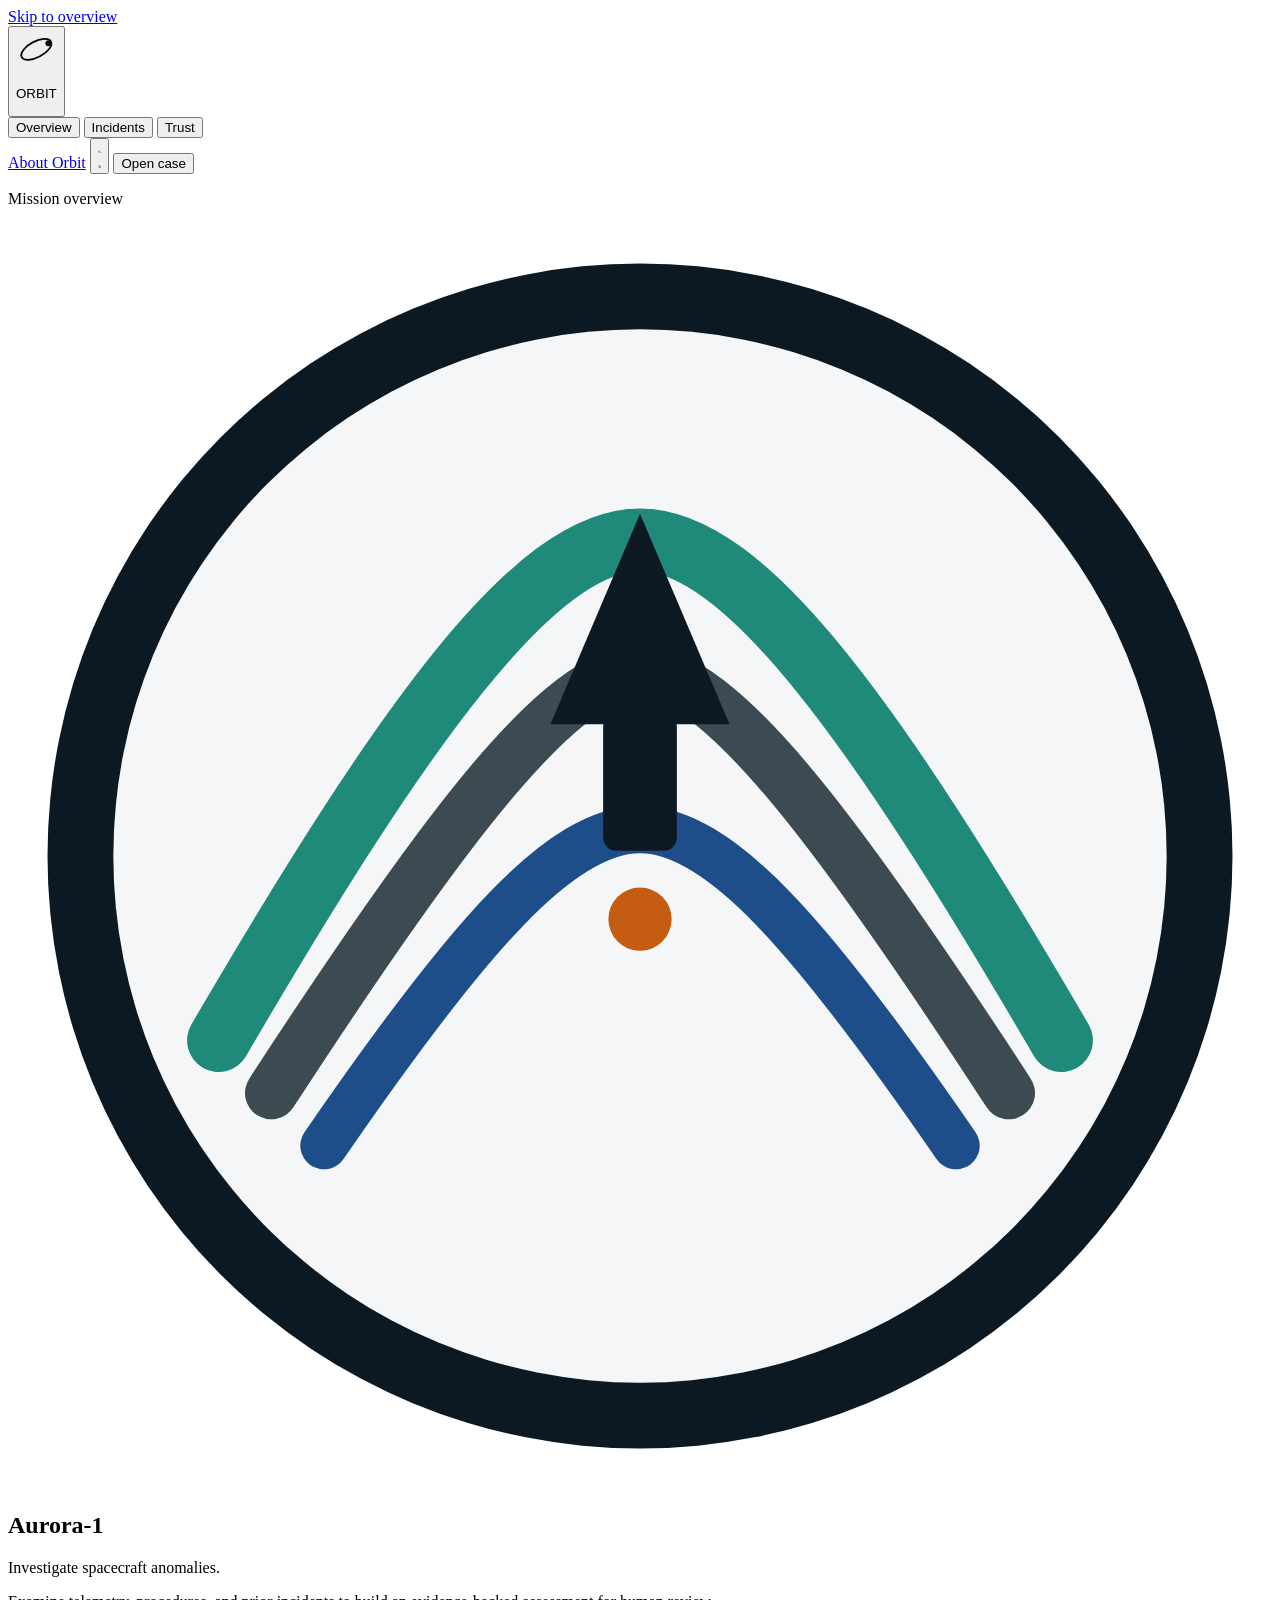
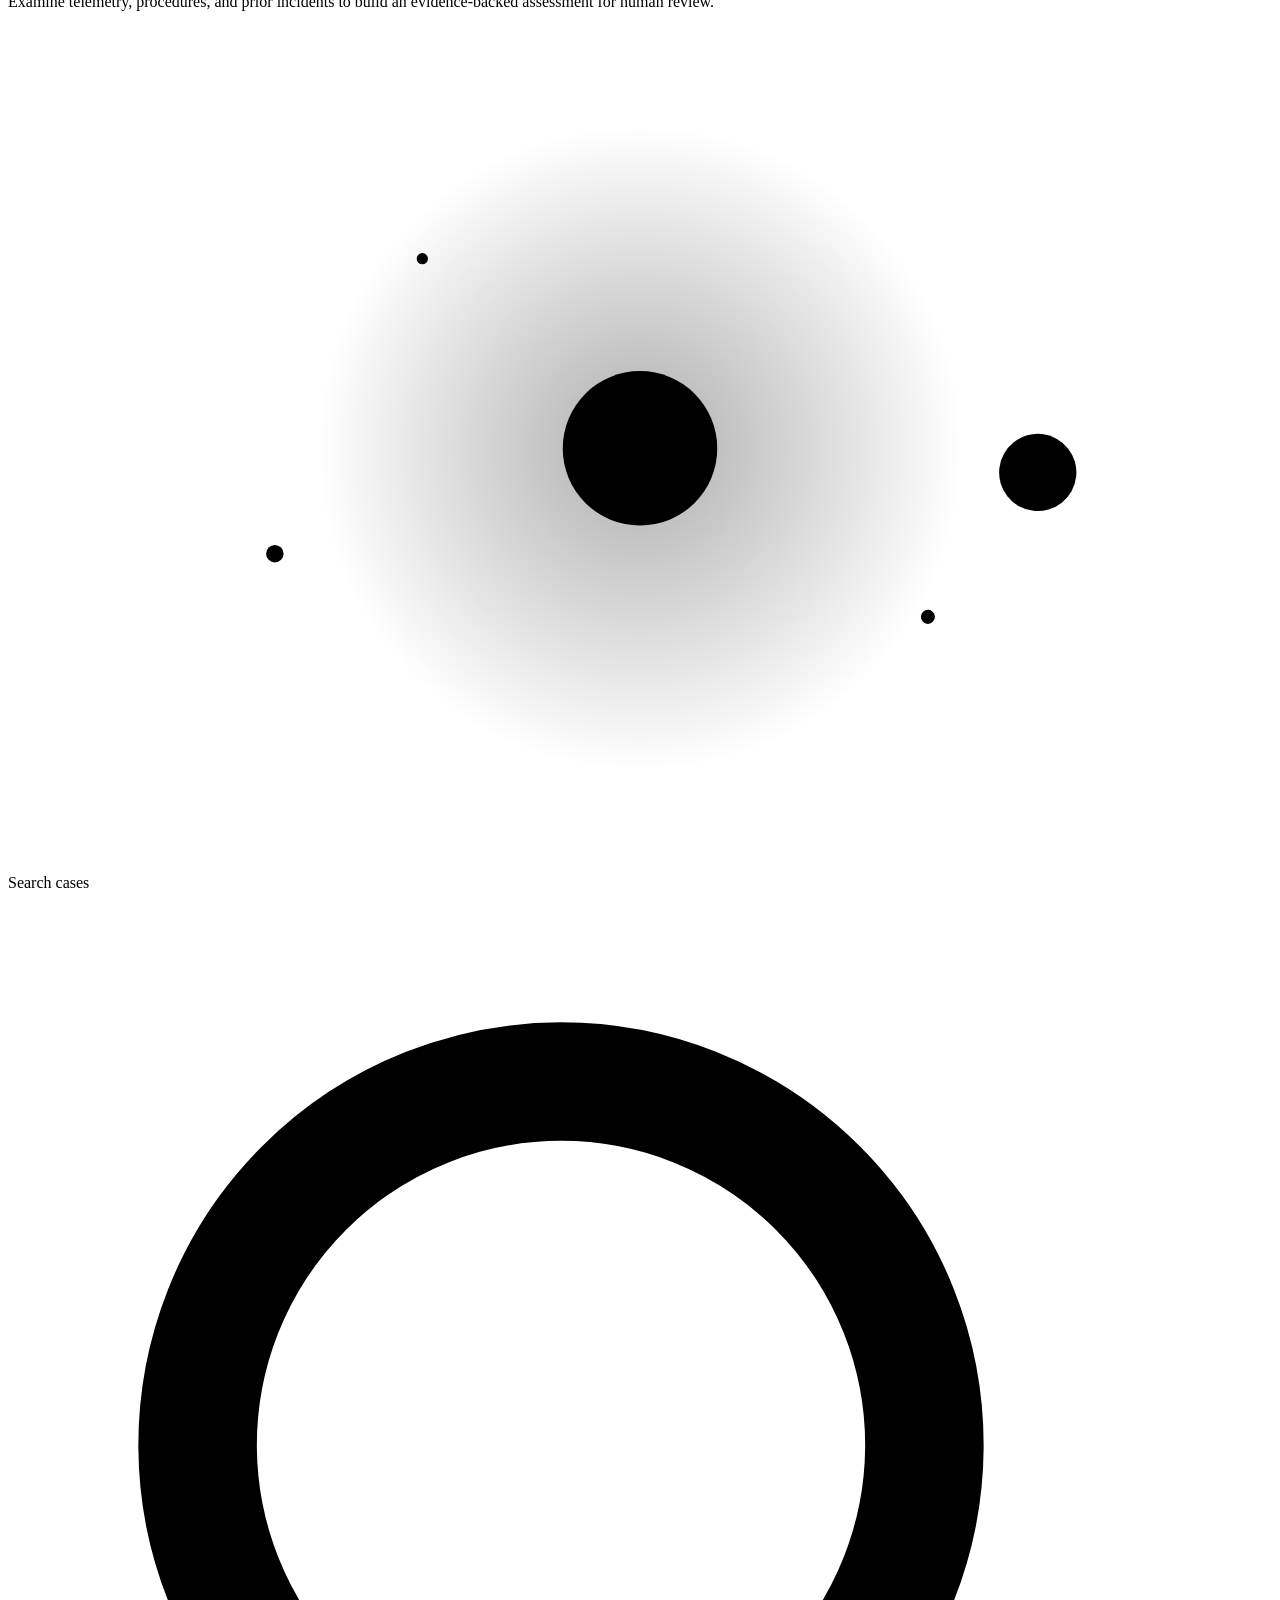
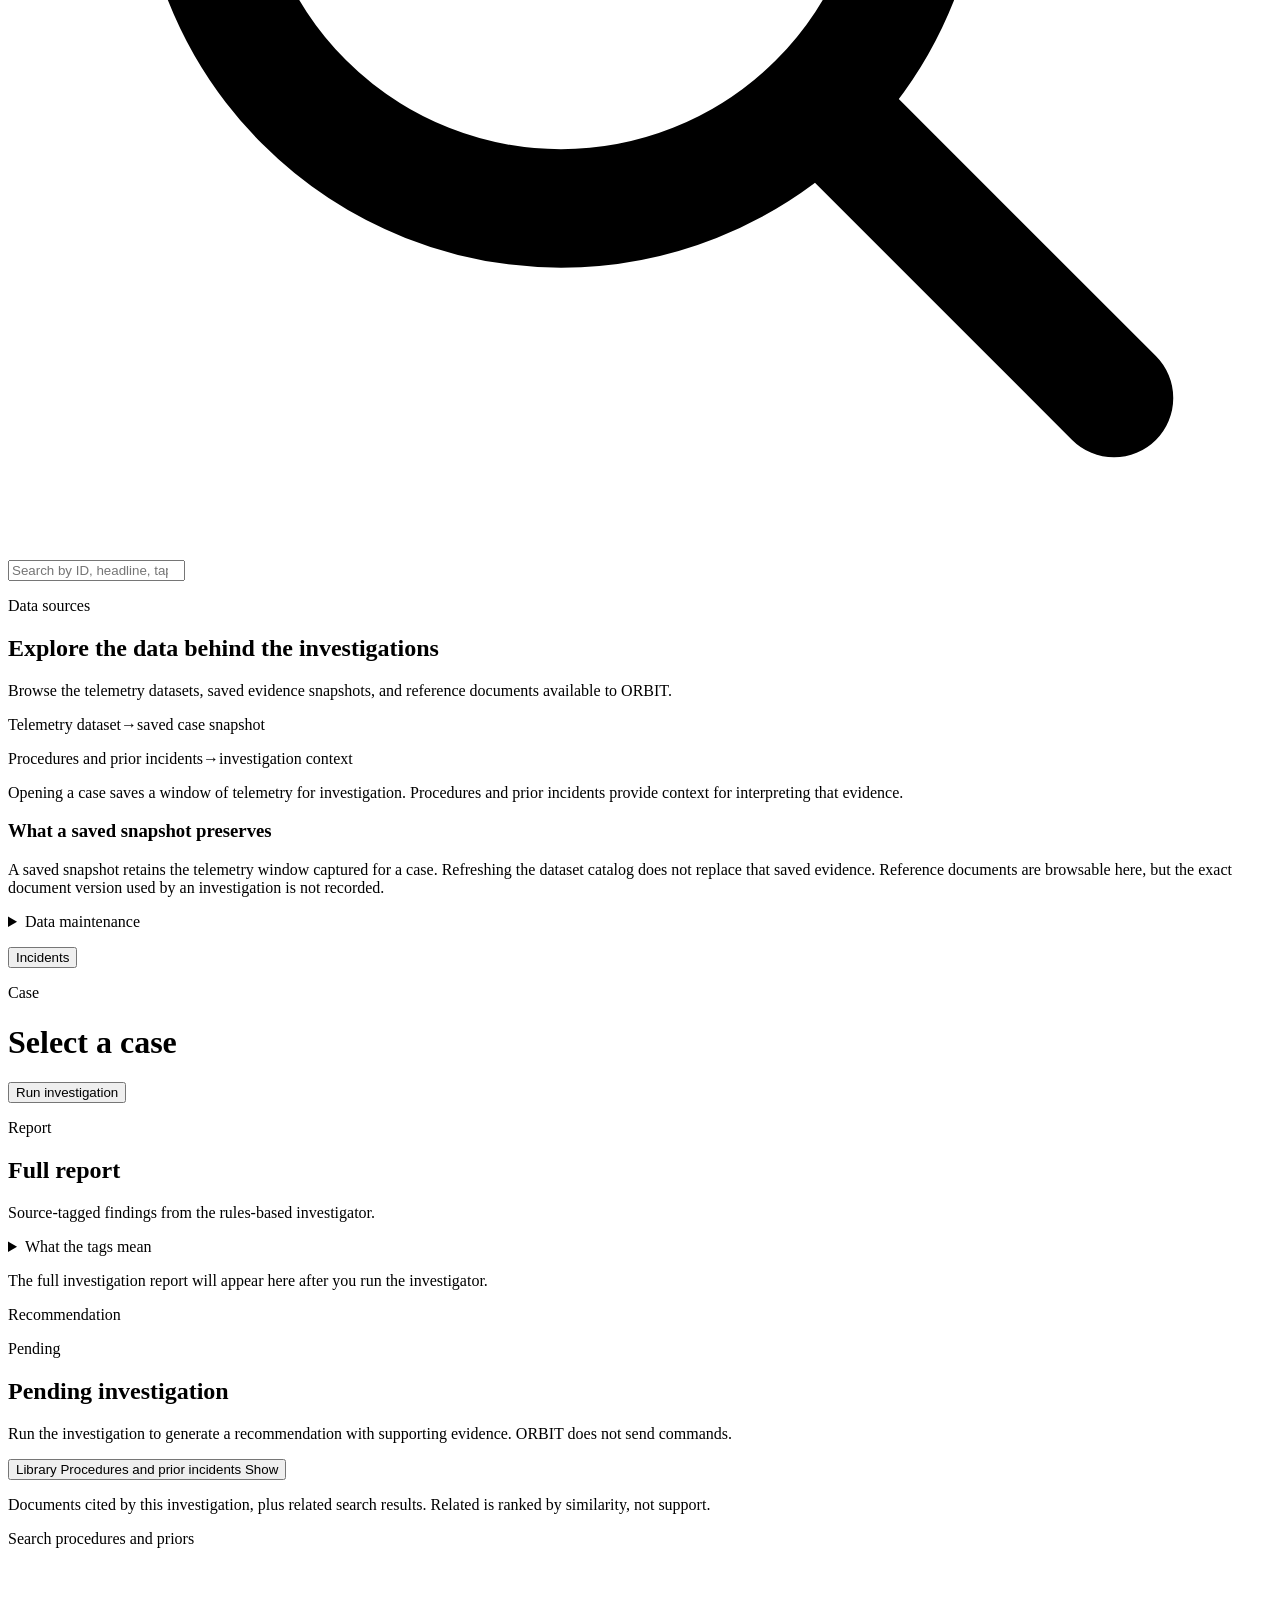
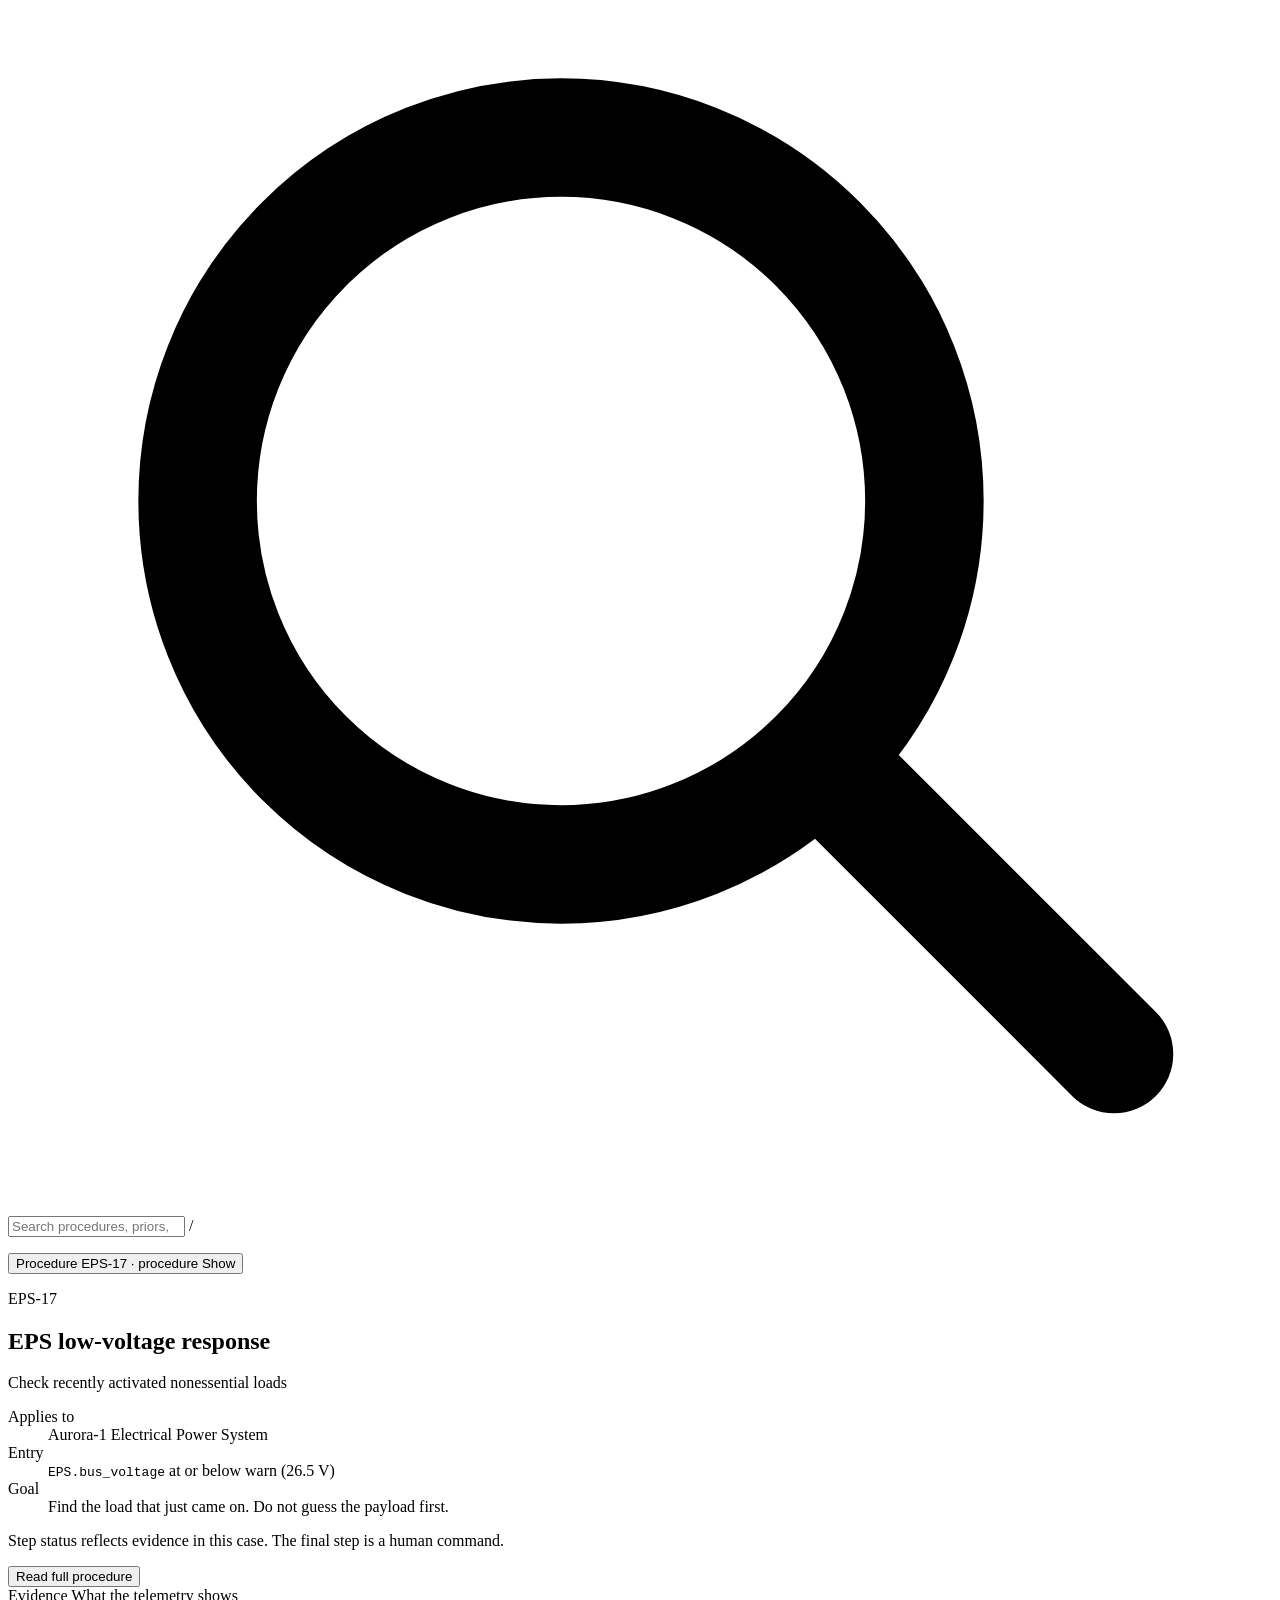
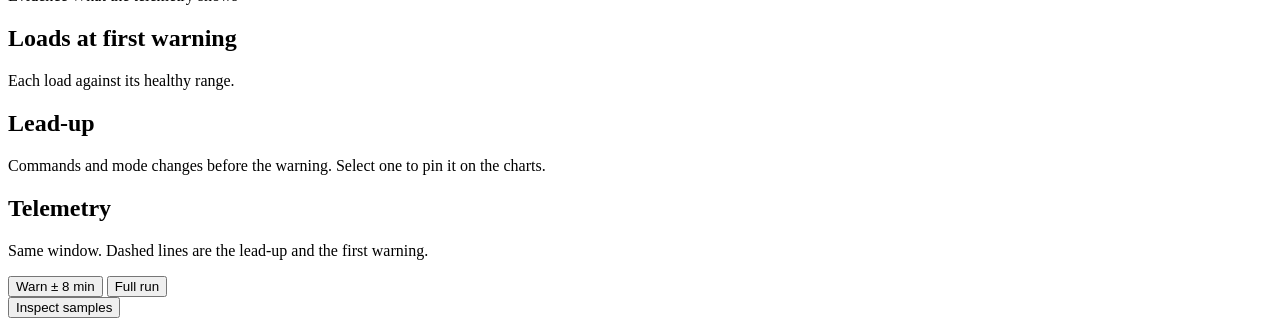
==== ui/index.html @ 3ca1107a "Restyle the open-case dialog and case sections, and quiet the report timeline. Co-authored-by: Curso" ====
<!DOCTYPE html>
<html lang="en">
  <head>
    <meta charset="utf-8" />
    <meta name="viewport" content="width=device-width, initial-scale=1, viewport-fit=cover" />
    <title>ORBIT — Aurora-1</title>
    <link rel="preconnect" href="https://fonts.googleapis.com" />
    <link rel="preconnect" href="https://fonts.gstatic.com" crossorigin />
    <link
      href="https://fonts.googleapis.com/css2?family=IBM+Plex+Mono:wght@400;500;600&family=IBM+Plex+Sans:ital,wght@0,400;0,500;0,600;1,400;1,500&display=swap"
      rel="stylesheet"
    />
    <link rel="stylesheet" href="/static/styles.css?v=pin76" />
    <link rel="stylesheet" href="/static/case.css?v=pin87" />
    <link rel="stylesheet" href="/static/pages.css?v=pin86" />
  </head>
  <body class="view-home">
    <a class="skip" href="#home" id="skip">Skip to overview</a>
    <div class="sr-only" id="investigation-live" aria-live="polite" aria-atomic="true"></div>

    <header class="appbar">
      <button type="button" class="brand" id="go-home-brand" aria-label="ORBIT overview">
        <svg class="logo-orbit" viewBox="0 0 32 32" aria-hidden="true">
          <ellipse cx="16" cy="16" rx="13" ry="6.2" fill="none" stroke="currentColor" stroke-width="1.4" transform="rotate(-28 16 16)" />
          <circle cx="25.4" cy="11.2" r="2.3" fill="currentColor" />
        </svg>
        <p class="wordmark">ORBIT</p>
      </button>
      <nav class="app-nav" aria-label="Sections">
        <button type="button" class="app-tab is-on" id="tab-home">Overview</button>
        <button type="button" class="app-tab" id="tab-incidents">Incidents<span class="n" id="tab-incidents-n"></span></button>
        <button type="button" class="app-tab" id="tab-trust">Trust</button>
      </nav>
      <div class="appbar-actions">
        <a class="btn-bar" href="/about">About Orbit</a>
        <button type="button" class="icon-btn theme-btn" id="theme-toggle" aria-label="Switch colour theme" title="Switch colour theme">
          <svg class="i-moon" viewBox="0 0 16 16" aria-hidden="true">
            <path d="M13.2 9.6A5.6 5.6 0 0 1 6.4 2.8a5.6 5.6 0 1 0 6.8 6.8z" fill="none" stroke="currentColor" stroke-width="1.3" stroke-linejoin="round" />
          </svg>
          <svg class="i-sun" viewBox="0 0 16 16" aria-hidden="true">
            <circle cx="8" cy="8" r="3.1" fill="none" stroke="currentColor" stroke-width="1.3" />
            <path d="M8 1v1.6M8 13.4V15M1 8h1.6M13.4 8H15M3.1 3.1l1.1 1.1M11.8 11.8l1.1 1.1M12.9 3.1l-1.1 1.1M4.2 11.8l-1.1 1.1" stroke="currentColor" stroke-width="1.3" stroke-linecap="round" />
          </svg>
        </button>
        <button type="button" class="btn-bar" id="new-incident-btn">Open case</button>
      </div>
    </header>

    <div class="app">
      <main class="stage" id="stage">
        <section class="home" id="home">
          <p class="home-board-lede" id="home-lede" hidden></p>
          <header class="home-craft" id="home-craft">
            <div class="home-craft-copy">
              <p class="home-craft-eyebrow"><span class="live-dot" aria-hidden="true"></span>Mission overview</p>
              <div class="home-bar-id">
                <svg class="logo-aurora home-bar-logo" viewBox="0 0 48 48" aria-hidden="true">
                  <circle cx="24" cy="24" r="22.5" fill="#0c1922" />
                  <circle cx="24" cy="24" r="20" fill="#f4f6f7" />
                  <path d="M8 31c7-12 12-19 16-19s9 7 16 19" fill="none" stroke="#1f8a7a" stroke-width="2.4" stroke-linecap="round" />
                  <path d="M10 33c6.5-10 11-16 14-16s7.5 6 14 16" fill="none" stroke="#3d4a52" stroke-width="2" stroke-linecap="round" />
                  <path d="M12 35c5.5-8 9-12 12-12s6.5 4 12 12" fill="none" stroke="#1d4e89" stroke-width="1.8" stroke-linecap="round" />
                  <path d="M24 11l3.4 8H20.6L24 11z" fill="#0c1922" />
                  <rect x="22.6" y="18.6" width="2.8" height="5.2" rx="0.5" fill="#0c1922" />
                  <circle cx="24" cy="26.4" r="1.2" fill="#c45c12" />
                </svg>
                <div class="home-craft-title-block">
                  <div class="home-craft-title-row">
                    <h1 class="home-bar-name">Aurora-1</h1>
                  </div>
                </div>
              </div>
              <p class="home-craft-purpose">Investigate spacecraft anomalies.</p>
              <p class="home-craft-desc">
                Examine telemetry, procedures, and prior incidents to build an evidence-backed assessment for human review.
              </p>
            </div>
            <div class="home-craft-visual" aria-hidden="true">
              <svg class="home-orbit" viewBox="0 0 360 240" focusable="false">
                <defs>
                  <radialGradient id="home-orbit-core" cx="50%" cy="50%" r="50%">
                    <stop offset="0%" style="stop-color: var(--signal); stop-opacity: 0.32" />
                    <stop offset="100%" style="stop-color: var(--signal); stop-opacity: 0" />
                  </radialGradient>
                </defs>
                <circle cx="180" cy="120" r="92" fill="url(#home-orbit-core)" />
                <g fill="none" stroke-width="1">
                  <ellipse class="ring ring-1" cx="180" cy="120" rx="150" ry="54" transform="rotate(-16 180 120)" />
                  <ellipse class="ring ring-2" cx="180" cy="120" rx="112" ry="40" transform="rotate(-16 180 120)" />
                  <ellipse class="ring ring-3" cx="180" cy="120" rx="74" ry="26" transform="rotate(-16 180 120)" />
                </g>
                <circle class="planet" cx="180" cy="120" r="22" />
                <g transform="rotate(-16 180 120)">
                  <g class="sat-orbit">
                    <circle class="sat-halo" r="11" />
                    <circle class="sat" r="5" />
                    <animateMotion dur="22s" repeatCount="indefinite" path="M330,120 a150,54 0 1,1 -300,0 a150,54 0 1,1 300,0" />
                  </g>
                </g>
                <circle class="blip blip-1" cx="76" cy="150" r="2.5" />
                <circle class="blip blip-2" cx="262" cy="168" r="2" />
                <circle class="blip blip-3" cx="118" cy="66" r="1.6" />
              </svg>
            </div>
          </header>
          <section class="home-start" id="home-start" hidden></section>
          <section class="home-desk" id="home-desk" aria-label="Incident queue"></section>
          <section class="home-proof" id="home-proof" aria-label="Evaluation summary" hidden></section>
        </section>

        <section class="incidents-desk" id="incidents-desk">
          <header class="inc-head" id="inc-head"></header>
          <div class="inc-board">
            <div class="inc-toolbar">
              <form class="inc-search" id="inc-search-form">
                <label class="sr-only" for="inc-q">Search cases</label>
                <svg class="inc-ico" viewBox="0 0 16 16" aria-hidden="true">
                  <circle cx="7" cy="7" r="4.6" fill="none" stroke="currentColor" stroke-width="1.5" />
                  <path d="M10.4 10.4 14 14" stroke="currentColor" stroke-width="1.5" stroke-linecap="round" />
                </svg>
                <input id="inc-q" name="q" type="search" placeholder="Search by ID, headline, tape, alarm…" autocomplete="off" />
                <button type="button" class="inc-clear" id="inc-clear" aria-label="Clear search" hidden>×</button>
              </form>
              <div class="inc-filters" id="inc-filters" aria-label="Case filters"></div>
              <p class="inc-meta" id="inc-meta"></p>
            </div>
            <div class="inc-panel">
              <div class="inc-list" id="inc-list"></div>
            </div>
          </div>
        </section>

        <section class="trust-desk" id="trust-desk" aria-label="Trust and data sources">
          <header class="trust-head" id="trust-head"></header>
          <section class="trust-score-panel" id="trust-score-panel" aria-label="Eval">
            <div id="trust-scorecard-slot"></div>
          </section>
          <section class="trust-release-case-panel" id="trust-release-case-panel" hidden aria-label="Eval flight">
            <div id="trust-release-case-slot"></div>
          </section>
          <section class="trust-panel trust-sources-panel source-explorer-panel" id="trust-sources-panel" aria-labelledby="trust-sources-title">
            <header class="trust-panel-head">
              <div>
                <p class="panel-kicker">Data sources</p>
                <h2 id="trust-sources-title">Explore the data behind the investigations</h2>
                <p class="trust-panel-lede">
                  Browse the telemetry datasets, saved evidence snapshots, and reference documents available to ORBIT.
                </p>
              </div>
            </header>
            <div class="source-rel" aria-label="How sources relate">
              <p class="source-rel-line"><span class="source-rel-from">Telemetry dataset</span><span class="source-rel-arrow" aria-hidden="true">→</span><span class="source-rel-to">saved case snapshot</span></p>
              <p class="source-rel-line"><span class="source-rel-from is-doc">Procedures and prior incidents</span><span class="source-rel-arrow" aria-hidden="true">→</span><span class="source-rel-to is-doc">investigation context</span></p>
              <p class="source-rel-note">
                Opening a case saves a window of telemetry for investigation. Procedures and prior incidents provide context for interpreting that evidence.
              </p>
            </div>
            <div class="source-explorer" id="source-explorer" aria-live="polite"></div>
            <aside class="source-preserve" aria-labelledby="source-preserve-title">
              <h3 id="source-preserve-title">What a saved snapshot preserves</h3>
              <p>
                A saved snapshot retains the telemetry window captured for a case. Refreshing the dataset catalog does not replace that saved evidence.
                Reference documents are browsable here, but the exact document version used by an investigation is not recorded.
              </p>
            </aside>
            <details class="source-maint" id="source-maint">
              <summary>Data maintenance</summary>
              <p class="source-maint-lede">
                Manual catalog and index actions. They do not rewrite sealed snapshots, case reports, or recorded assessments.
              </p>
              <div class="source-maint-grid" id="source-maint-actions"></div>
              <p class="source-maint-status" id="source-maint-status" hidden></p>
              <div class="source-maint-activity" id="source-maint-activity" hidden>
                <p class="source-maint-activity-kicker">Recent activity</p>
                <ul class="source-maint-activity-list" id="source-maint-activity-list"></ul>
              </div>
            </details>
          </section>
        </section>

        <div class="case-desk" id="case-desk">
          <p class="case-back">
            <button type="button" class="text-btn" id="back-incidents">Incidents</button>
          </p>

          <header class="case-head" id="alarm">
            <div class="case-head-top">
              <div class="case-head-main">
                <div class="kicker-row">
                  <p class="eyebrow" id="alarm-kicker">Case</p>
                  <span class="chip" id="status-chip" hidden></span>
                </div>
                <div class="case-head-title-row">
                  <h1 id="alarm-title">Select a case</h1>
                </div>
              </div>
              <div class="investigation-actions">
                <button type="button" class="btn btn-report" id="assemble">Run investigation</button>
                <button type="button" class="btn btn-ghost" id="rerun-investigation" hidden>Re-run investigation</button>
              </div>
            </div>
            <p class="lede" id="alarm-lede"></p>
            <dl class="case-facts" id="case-meta"></dl>
            <p class="case-filed" id="case-filed" hidden>
              <span id="case-filed-copy">In the library. Command not sent.</span>
              <button type="button" class="text-btn" id="open-closeout-case">Read close-out</button>
            </p>
            <p class="case-next" id="case-next" hidden></p>
          </header>

          <div class="case-panels">
              <section class="panel panel-findings investigation-hero" id="investigation">
                <div class="report-head">
                  <div>
                    <p class="panel-kicker">Report</p>
                    <h2 id="investigation-heading">Full report</h2>
                    <p class="hint" id="investigation-hint">Source-tagged findings from the rules-based investigator.</p>
                    <p class="investigation-support" id="investigation-support" hidden></p>
                    <p class="investigation-teaser" id="investigation-teaser" hidden></p>
                  </div>
                  <details class="prov-ref" id="prov-ref">
                    <summary class="prov-ref-summary">
                      <span class="prov-ref-label">What the tags mean</span>
                    </summary>
                    <ul class="prov-ref-defs" aria-label="Source tag meanings">
                      <li><span class="tag tag-observed">OBSERVED</span><span>Recorded in the case telemetry or command log</span></li>
                      <li><span class="tag tag-derived">DERIVED</span><span>Calculated from recorded measurements</span></li>
                      <li><span class="tag tag-documented">DOCUMENTED</span><span>Backed by a cited procedure or prior incident</span></li>
                      <li><span class="tag tag-hypothesis">HYPOTHESIS</span><span>A proposed explanation, still open</span></li>
                    </ul>
                  </details>
                </div>
                <div class="findings" id="findings-body">
                  <div class="investigation-empty">
                    <p>The full investigation report will appear here after you run the investigator.</p>
                  </div>
                </div>
              </section>

              <section class="panel panel-decide" id="action">
                <div id="decide-open">
                  <header class="decide-verdict">
                    <div class="decide-verdict-top">
                      <p class="panel-kicker">Recommendation</p>
                      <span class="decide-state" id="decide-status-line">Pending</span>
                    </div>
                    <h2 id="decide-title">Pending investigation</h2>
                    <p class="lede" id="decide-sub">Run the investigation to generate a recommendation with supporting evidence. ORBIT does not send commands.</p>
                    <p class="action-status" id="decide-meta"></p>
                    <div class="decide-hypothesis" id="decide-hypothesis" hidden></div>
                  </header>
                  <div class="result-summary" id="result-summary" hidden></div>
                  <section class="decide-review" id="decide-review" hidden>
                    <div class="decide-feedback" id="decide-feedback-root" hidden></div>
                    <div class="form-actions action-row">
                      <button type="button" class="btn" id="file-incident" hidden>Record assessment</button>
                    </div>
                  </section>
                  <p class="case-demo-next" id="case-demo-next" hidden></p>
                </div>
                <div id="decide-filed" hidden>
                  <p class="panel-kicker">Assessment recorded</p>
                  <p class="stamp">Recorded · not sent</p>
                  <h2 id="filed-action-title">Inhibit Heater B</h2>
                  <p class="lede" id="filed-action-sub">Saved with this case. ORBIT did not uplink a command. Recording does not confirm that the physical anomaly is resolved.</p>
                  <p class="fb-badge" id="filed-feedback-badge" hidden></p>
                  <blockquote class="operator-note" id="operator-note" hidden></blockquote>
                  <button type="button" class="text-btn" id="open-closeout">Read full close-out</button>
                </div>
              </section>

              

              <section class="panel evidence-bundle knowledge-bundle is-collapsed" id="knowledge">
                <button type="button" class="evidence-toggle" id="knowledge-toggle" aria-expanded="false" aria-controls="knowledge-panels">
                  <span class="evidence-toggle-main">
                    <span class="panel-kicker">Library</span>
                    <span class="evidence-toggle-title" id="knowledge-toggle-title">Procedures and prior incidents</span>
                  </span>
                  <span class="evidence-toggle-meta">
                    <span class="evidence-toggle-state" id="knowledge-toggle-state">Show</span>
                    <span class="evidence-chevron" aria-hidden="true"></span>
                  </span>
                </button>
                <div class="evidence-panels" id="knowledge-panels">
                  <section class="panel evidence-panel knowledge-panel">
                    <p class="hint">Documents cited by this investigation, plus related search results. Related is ranked by similarity, not support.</p>
                    <form class="knowledge-search" id="knowledge-form">
                      <label class="sr-only" for="knowledge-q">Search procedures and priors</label>
                      <svg class="lib-ico" viewBox="0 0 16 16" aria-hidden="true">
                        <circle cx="7" cy="7" r="4.6" fill="none" stroke="currentColor" stroke-width="1.5" />
                        <path d="M10.4 10.4 14 14" stroke="currentColor" stroke-width="1.5" stroke-linecap="round" />
                      </svg>
                      <input id="knowledge-q" name="q" type="search" placeholder="Search procedures, priors, close-outs…" autocomplete="off" />
                      <span class="kbd" id="knowledge-kbd">/</span>
                      <button type="button" class="lib-clear" id="knowledge-clear" aria-label="Clear search" hidden>×</button>
                    </form>
                    <p class="knowledge-status" id="knowledge-status"></p>
                    <div class="knowledge-list" id="knowledge-list"></div>
                    <article class="knowledge-reader" id="knowledge-reader" hidden>
                      <button type="button" class="text-btn" id="knowledge-reader-close">Close document</button>
                      <header class="knowledge-reader-head">
                        <p class="eyebrow" id="reader-kind"></p>
                        <h2 id="reader-title"></h2>
                        <p class="knowledge-reader-why" id="reader-why"></p>
                        <div class="knowledge-reader-actions" id="reader-actions"></div>
                      </header>
                      <div class="reader-body md" id="reader-body"></div>
                    </article>
                  </section>
                </div>
              </section>

              <section class="panel evidence-bundle is-collapsed" id="procedure">
                <button type="button" class="evidence-toggle" id="procedure-toggle" aria-expanded="false" aria-controls="procedure-panels">
                  <span class="evidence-toggle-main">
                    <span class="panel-kicker">Procedure</span>
                    <span class="evidence-toggle-title" id="procedure-toggle-title">EPS-17 · procedure</span>
                  </span>
                  <span class="evidence-toggle-meta">
                    <span class="evidence-toggle-state" id="procedure-toggle-state">Show</span>
                    <span class="evidence-chevron" aria-hidden="true"></span>
                  </span>
                </button>
                <div class="evidence-panels" id="procedure-panels">
                  <section class="panel panel-proc evidence-panel" id="procedure-body">
                    <article class="procedure">
                      <header class="proc-head">
                        <p class="proc-id" id="proc-id">EPS-17</p>
                        <div>
                          <h2 id="proc-title">EPS low-voltage response</h2>
                          <p class="proc-aka" id="proc-aka">Check recently activated nonessential loads</p>
                        </div>
                      </header>
                      <dl class="proc-meta">
                        <div>
                          <dt>Applies to</dt>
                          <dd id="proc-applies">Aurora-1 Electrical Power System</dd>
                        </div>
                        <div>
                          <dt>Entry</dt>
                          <dd id="proc-entry"><code>EPS.bus_voltage</code> at or below warn (26.5 V)</dd>
                        </div>
                        <div>
                          <dt>Goal</dt>
                          <dd id="proc-goal">Find the load that just came on. Do not guess the payload first.</dd>
                        </div>
                      </dl>
                      <p class="hint">Step status reflects evidence in this case. The final step is a human command.</p>
                      <ol class="proc" id="proc"></ol>
                      <button type="button" class="text-btn" id="open-proc">Read full procedure</button>
                    </article>
                  </section>
                </div>
              </section>

              <section class="panel evidence-bundle is-pinned" id="evidence">
                <div class="evidence-head">
                  <span class="evidence-toggle-main">
                    <span class="panel-kicker">Evidence</span>
                    <span class="evidence-toggle-title">What the telemetry shows</span>
                  </span>
                </div>
                <div class="evidence-panels" id="evidence-panels">
              <section class="panel panel-compare evidence-panel" id="compare">
                <h2>Loads at first warning</h2>
                <p class="hint">Each load against its healthy range.</p>
                <div class="compare" id="compare-grid"></div>
              </section>

              <section class="panel panel-commands evidence-panel" id="commands">
                <h2>Lead-up</h2>
                <p class="hint">Commands and mode changes before the warning. Select one to pin it on the charts.</p>
                <ol class="timeline lead-timeline" id="timeline"></ol>
              </section>

              <section class="panel panel-traces evidence-panel" id="traces">
                <div class="row">
                  <div>
                    <h2>Telemetry</h2>
                    <p class="hint" id="trace-caption">Same window. Dashed lines are the lead-up and the first warning.</p>
                  </div>
                  <div class="seg" role="group" aria-label="Time window">
                    <button type="button" data-window="focus" class="is-on">Warn ± 8 min</button>
                    <button type="button" data-window="full">Full run</button>
                  </div>
                  <button type="button" class="btn-ghost btn" id="inspect-tape-btn">Inspect samples</button>
                </div>
                <div class="mode-strip" id="mode-strip"></div>
                <div class="traces" id="trace-stack"></div>
                <p class="hover-read" id="hover-read"></p>
              </section>
                </div>
              </section>
            </div>
        </div>
      </main>
    </div>

    <div class="slip-wrap" id="slip" hidden>
      <div class="slip" role="dialog" aria-modal="true" aria-labelledby="slip-title">
        <aside class="slip-stub">
          <div>
            <p class="eyebrow" id="slip-title"><span class="live-dot" aria-hidden="true"></span>New case</p>
            <p class="slip-id" id="slip-id">INC-····</p>
          </div>
          <p class="slip-stub-note">Pick the alarm and an archive tape. ORBIT seals that telemetry window for investigation. It doesn't detect anomalies.</p>
        </aside>
        <form class="slip-body" id="new-incident">
          <input type="hidden" name="alarm" id="incident-alarm-value" value="" />
          <input type="hidden" name="run_id" id="incident-run-value" value="" />
          <section class="slip-step">
            <p class="pick-label">Alarm</p>
            <div class="picks picks-alarms" id="incident-alarm"></div>
            <label class="slip-title-field">Alarm time <span class="opt">UTC clock</span>
              <input name="alarm_time" id="incident-alarm-time" type="text" inputmode="numeric" placeholder="14:32:00" autocomplete="off" spellcheck="false" />
            </label>
          </section>
          <section class="slip-step">
            <p class="pick-label">Archive tape</p>
            <p class="pick-hint" id="incident-bind-preview" aria-live="polite"></p>
            <div class="picks picks-tapes" id="incident-run"></div>
          </section>
          <section class="slip-step">
            <label class="slip-title-field">Headline <span class="opt">auto-filled, edit to override</span>
              <input name="title" placeholder="Heater only · Bus voltage" autocomplete="off" />
            </label>
          </section>
          <div class="slip-foot">
            <div class="form-actions">
              <button type="button" class="text-btn" id="cancel-incident">Cancel</button>
              <button type="submit" class="btn">Open case</button>
            </div>
          </div>
        </form>
      </div>
    </div>

    <div class="slip-wrap" id="file-slip" hidden>
      <div class="slip slip-file" role="dialog" aria-modal="true" aria-labelledby="file-slip-title">
        <aside class="slip-stub">
          <div>
            <p class="eyebrow" id="file-slip-title">Record</p>
            <p class="slip-id" id="file-slip-id">INC-····</p>
          </div>
          <p class="slip-stub-note">Saves your assessment with this case. Does not uplink a command or confirm that the physical anomaly is resolved.</p>
        </aside>
        <form class="slip-body" id="file-form">
          <p class="pick-label">Recommended action</p>
          <p class="file-action" id="file-slip-action">Inhibit Heater B</p>
          <p class="hint">This records the investigation assessment in ORBIT. It does not send a spacecraft command.</p>
          <label class="slip-title-field">Operator note <span class="opt">optional · stored with this case</span>
            <textarea name="note" id="file-note" rows="4" placeholder="Why you agree or disagree with the assessment…"></textarea>
          </label>
          <div class="file-feedback" id="file-feedback"></div>
          <div class="form-actions">
            <button type="button" class="text-btn" id="cancel-file">Cancel</button>
            <button type="submit" class="btn" id="confirm-file">Record assessment</button>
          </div>
        </form>
      </div>
    </div>

    <div class="tape-inspector-wrap" id="tape-inspector" hidden>
      <div class="tape-inspector" role="dialog" aria-modal="true" aria-labelledby="inspector-title">
        <header class="tape-inspector-head">
          <div>
            <p class="panel-kicker">Telemetry inspector</p>
            <h2 id="inspector-title">Samples</h2>
            <p class="tape-inspector-lede" id="inspector-lede"></p>
          </div>
          <button type="button" class="tape-palette-close" id="inspector-close" aria-label="Close">Esc</button>
        </header>
        <div class="tape-inspector-controls" id="inspector-controls"></div>
        <div class="tape-inspector-meta" id="inspector-meta"></div>
        <div class="tape-inspector-body">
          <section class="tape-inspector-events" aria-labelledby="inspector-events-title">
            <h3 id="inspector-events-title">Events in window</h3>
            <div id="inspector-events"></div>
          </section>
          <section class="tape-inspector-table-wrap" aria-labelledby="inspector-samples-title">
            <h3 id="inspector-samples-title">Samples</h3>
            <div class="tape-inspector-scroll" id="inspector-samples"></div>
          </section>
        </div>
      </div>
    </div>

    <script src="/static/app.js?v=pin85" type="module"></script>

    <div class="slip-wrap" id="doc-slip" hidden>
      <div class="slip doc-slip" role="dialog" aria-modal="true" aria-labelledby="doc-slip-title">
        <div class="doc-slip-body">
          <button type="button" class="text-btn" id="doc-slip-close">Close</button>
          <p class="eyebrow" id="doc-slip-kind"></p>
          <h2 id="doc-slip-title"></h2>
          <p class="knowledge-reader-why" id="doc-slip-why"></p>
          <div class="reader-body md" id="doc-slip-body"></div>
        </div>
      </div>
    </div>
  </body>
</html>
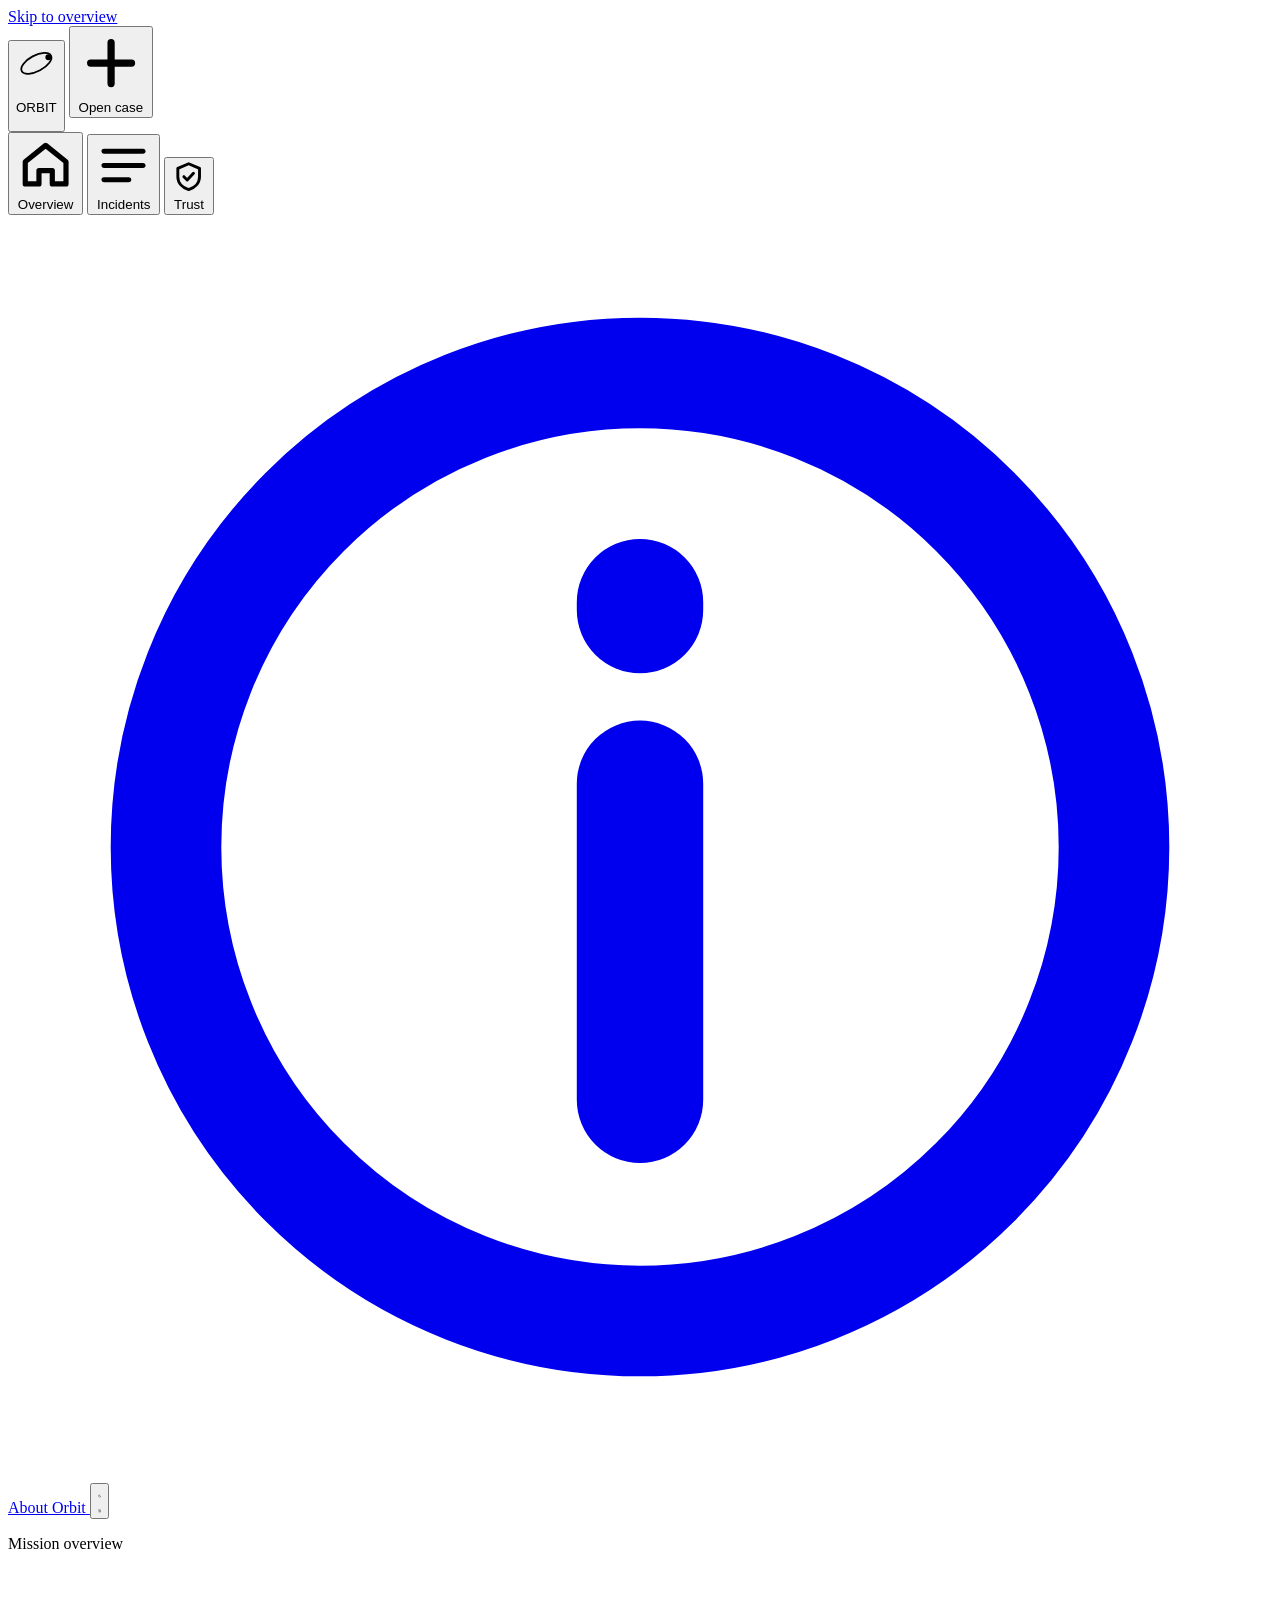
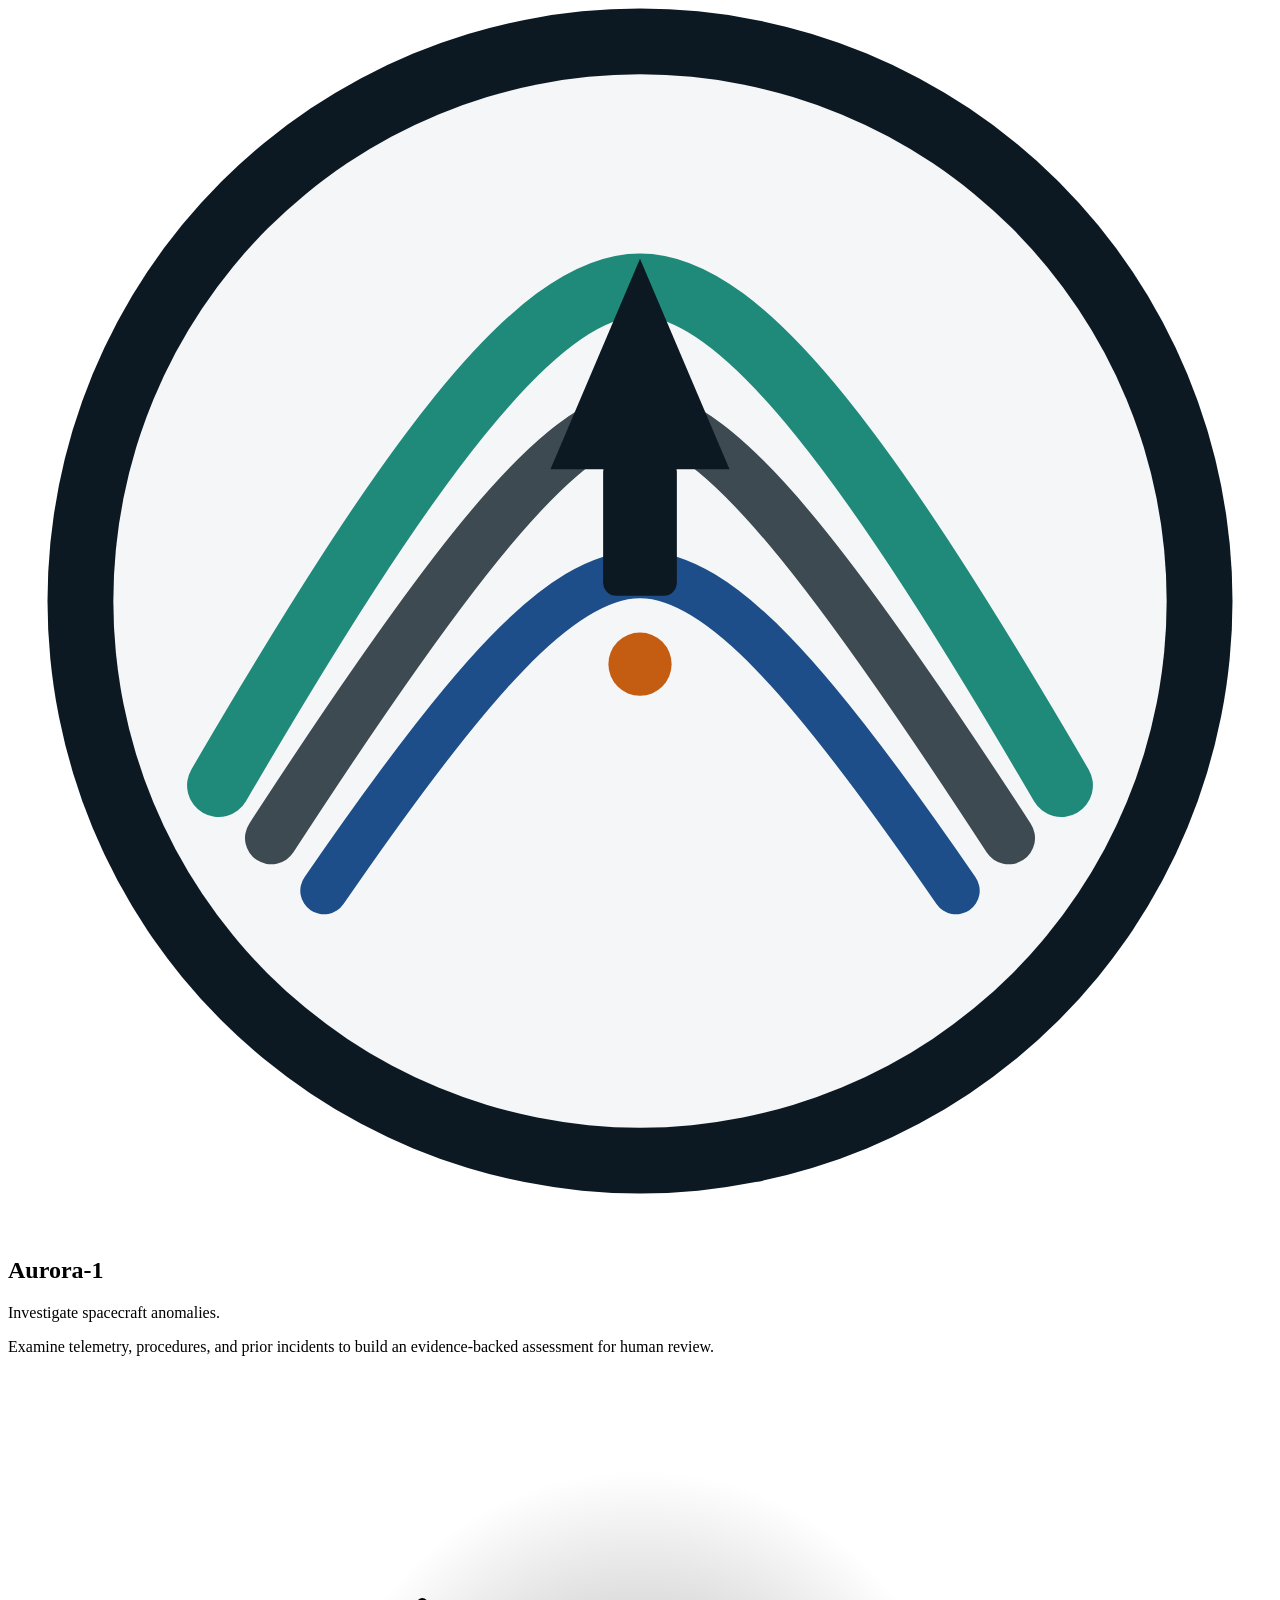
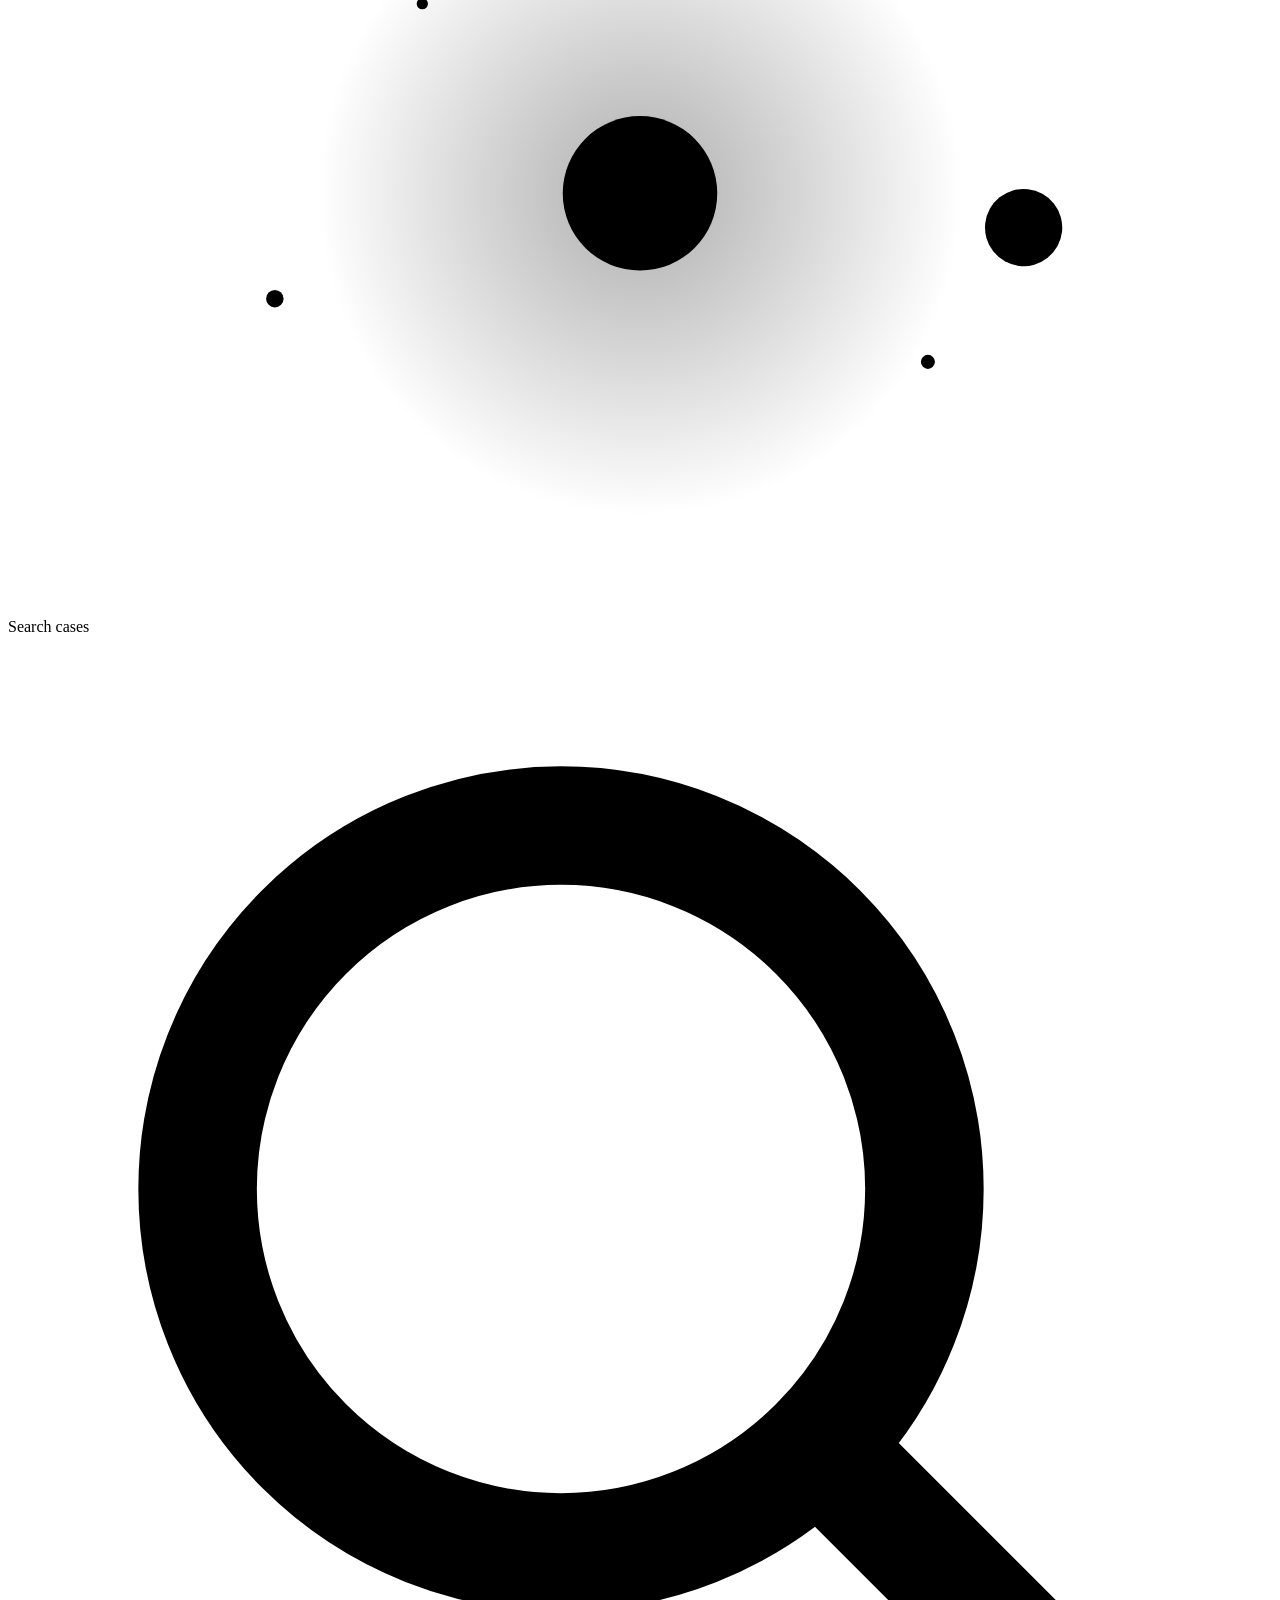
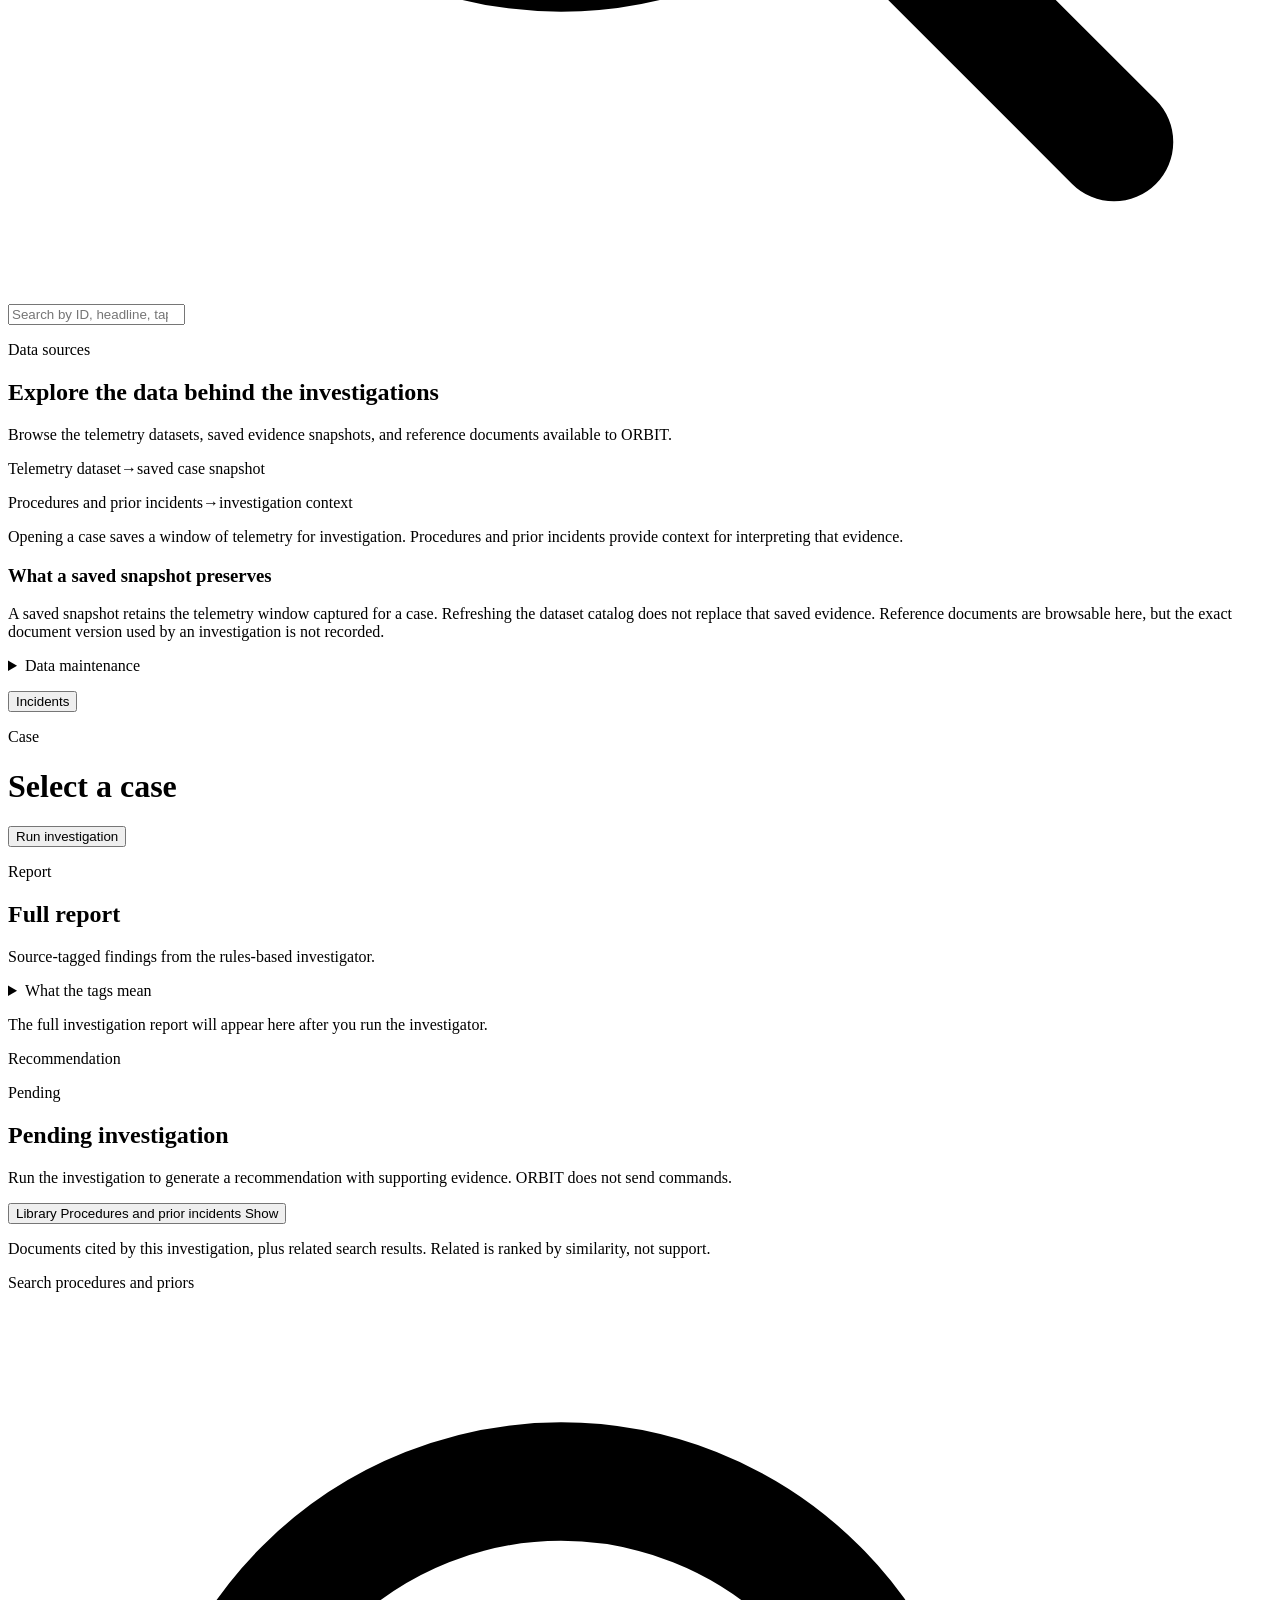
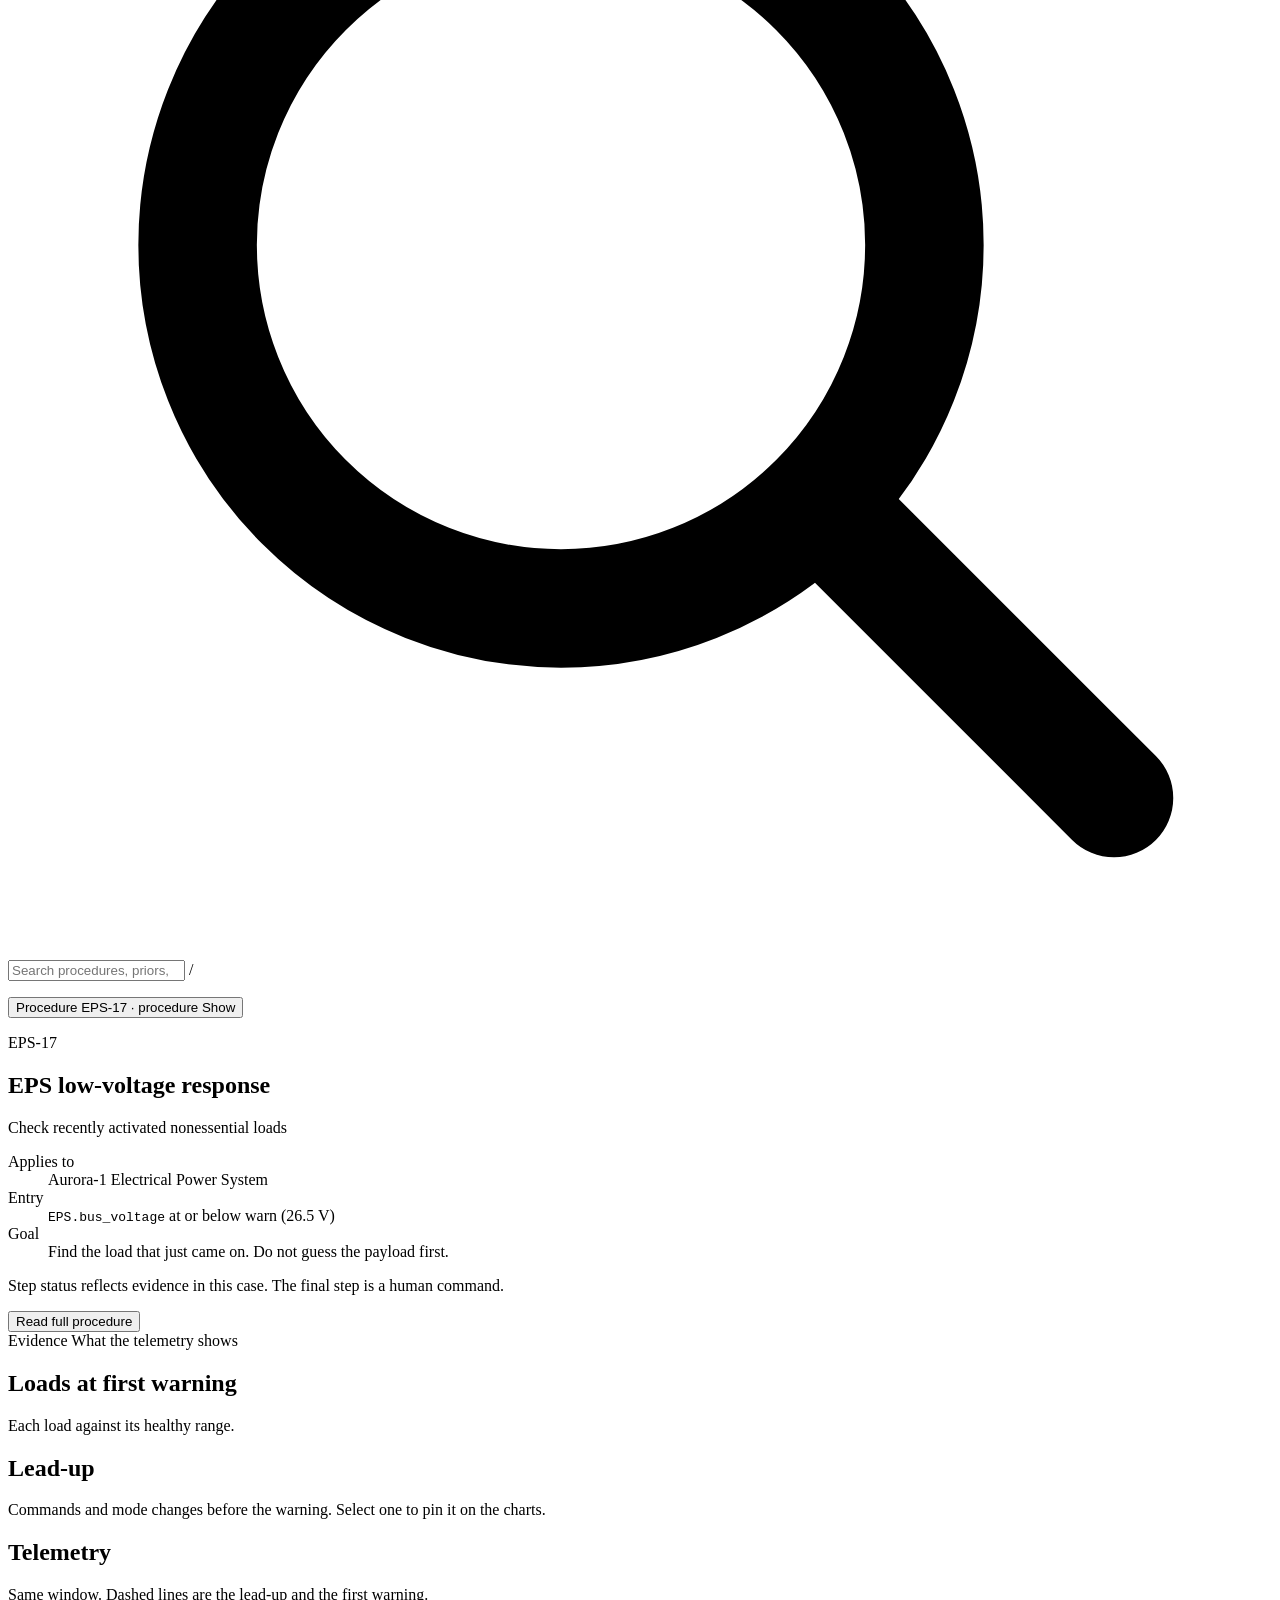
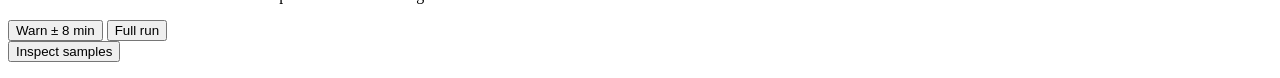
==== commit 74ce6769: "Move navigation into a sidebar and quiet the incident tape headers. Co-authored-by: Cursor <cursorag" ====
--- a/ui/index.html
+++ b/ui/index.html
@@ -10,15 +10,16 @@
       href="https://fonts.googleapis.com/css2?family=IBM+Plex+Mono:wght@400;500;600&family=IBM+Plex+Sans:ital,wght@0,400;0,500;0,600;1,400;1,500&display=swap"
       rel="stylesheet"
     />
-    <link rel="stylesheet" href="/static/styles.css?v=pin76" />
-    <link rel="stylesheet" href="/static/case.css?v=pin87" />
-    <link rel="stylesheet" href="/static/pages.css?v=pin86" />
+    <link rel="stylesheet" href="/static/styles.css?v=pin90" />
+    <link rel="stylesheet" href="/static/case.css?v=pin88" />
+    <link rel="stylesheet" href="/static/pages.css?v=pin93" />
   </head>
   <body class="view-home">
     <a class="skip" href="#home" id="skip">Skip to overview</a>
     <div class="sr-only" id="investigation-live" aria-live="polite" aria-atomic="true"></div>
 
-    <header class="appbar">
+    <div class="shell">
+    <aside class="sidebar" aria-label="ORBIT">
       <button type="button" class="brand" id="go-home-brand" aria-label="ORBIT overview">
         <svg class="logo-orbit" viewBox="0 0 32 32" aria-hidden="true">
           <ellipse cx="16" cy="16" rx="13" ry="6.2" fill="none" stroke="currentColor" stroke-width="1.4" transform="rotate(-28 16 16)" />
@@ -26,13 +27,34 @@
         </svg>
         <p class="wordmark">ORBIT</p>
       </button>
-      <nav class="app-nav" aria-label="Sections">
-        <button type="button" class="app-tab is-on" id="tab-home">Overview</button>
-        <button type="button" class="app-tab" id="tab-incidents">Incidents<span class="n" id="tab-incidents-n"></span></button>
-        <button type="button" class="app-tab" id="tab-trust">Trust</button>
+
+      <button type="button" class="side-cta" id="new-incident-btn" title="Open case">
+        <svg viewBox="0 0 16 16" aria-hidden="true"><path d="M8 3.2v9.6M3.2 8h9.6" fill="none" stroke="currentColor" stroke-width="1.7" stroke-linecap="round" /></svg>
+        <span class="side-label">Open case</span>
+      </button>
+
+      <nav class="side-nav" aria-label="Sections">
+        <button type="button" class="app-tab is-on" id="tab-home" title="Overview">
+          <svg viewBox="0 0 16 16" aria-hidden="true"><path d="M2.5 7.2 8 2.8l5.5 4.4v6H9.8V9.6H6.2v3.6H2.5z" fill="none" stroke="currentColor" stroke-width="1.4" stroke-linejoin="round" /></svg>
+          <span class="side-label">Overview</span>
+        </button>
+        <button type="button" class="app-tab" id="tab-incidents" title="Incidents">
+          <svg viewBox="0 0 16 16" aria-hidden="true"><path d="M2.5 4h11M2.5 8h11M2.5 12h7" fill="none" stroke="currentColor" stroke-width="1.4" stroke-linecap="round" /></svg>
+          <span class="side-label">Incidents</span><span class="n" id="tab-incidents-n"></span>
+        </button>
+        <button type="button" class="app-tab" id="tab-trust" title="Trust">
+          <svg viewBox="0 0 16 16" aria-hidden="true"><path d="M8 1.8 13.2 4v4c0 3-2.2 5.3-5.2 6.2C5 13.3 2.8 11 2.8 8V4z" fill="none" stroke="currentColor" stroke-width="1.4" stroke-linejoin="round" /><path d="m5.7 8 1.6 1.6 3-3.2" fill="none" stroke="currentColor" stroke-width="1.4" stroke-linecap="round" stroke-linejoin="round" /></svg>
+          <span class="side-label">Trust</span>
+        </button>
       </nav>
-      <div class="appbar-actions">
-        <a class="btn-bar" href="/about">About Orbit</a>
+
+      <section class="side-recent" id="side-recent" aria-label="Recent cases" hidden></section>
+
+      <div class="side-foot">
+        <a class="side-link" href="/about" title="About Orbit">
+          <svg viewBox="0 0 16 16" aria-hidden="true"><circle cx="8" cy="8" r="6" fill="none" stroke="currentColor" stroke-width="1.4" /><path d="M8 7.2v4M8 4.9v.1" fill="none" stroke="currentColor" stroke-width="1.6" stroke-linecap="round" /></svg>
+          <span class="side-label">About Orbit</span>
+        </a>
         <button type="button" class="icon-btn theme-btn" id="theme-toggle" aria-label="Switch colour theme" title="Switch colour theme">
           <svg class="i-moon" viewBox="0 0 16 16" aria-hidden="true">
             <path d="M13.2 9.6A5.6 5.6 0 0 1 6.4 2.8a5.6 5.6 0 1 0 6.8 6.8z" fill="none" stroke="currentColor" stroke-width="1.3" stroke-linejoin="round" />
@@ -42,9 +64,8 @@
             <path d="M8 1v1.6M8 13.4V15M1 8h1.6M13.4 8H15M3.1 3.1l1.1 1.1M11.8 11.8l1.1 1.1M12.9 3.1l-1.1 1.1M4.2 11.8l-1.1 1.1" stroke="currentColor" stroke-width="1.3" stroke-linecap="round" />
           </svg>
         </button>
-        <button type="button" class="btn-bar" id="new-incident-btn">Open case</button>
       </div>
-    </header>
+    </aside>
 
     <div class="app">
       <main class="stage" id="stage">
@@ -122,7 +143,6 @@
                 <button type="button" class="inc-clear" id="inc-clear" aria-label="Clear search" hidden>×</button>
               </form>
               <div class="inc-filters" id="inc-filters" aria-label="Case filters"></div>
-              <p class="inc-meta" id="inc-meta"></p>
             </div>
             <div class="inc-panel">
               <div class="inc-list" id="inc-list"></div>
@@ -396,6 +416,7 @@
         </div>
       </main>
     </div>
+    </div>
 
     <div class="slip-wrap" id="slip" hidden>
       <div class="slip" role="dialog" aria-modal="true" aria-labelledby="slip-title">
@@ -486,7 +507,7 @@
       </div>
     </div>
 
-    <script src="/static/app.js?v=pin85" type="module"></script>
+    <script src="/static/app.js?v=pin91" type="module"></script>
 
     <div class="slip-wrap" id="doc-slip" hidden>
       <div class="slip doc-slip" role="dialog" aria-modal="true" aria-labelledby="doc-slip-title">
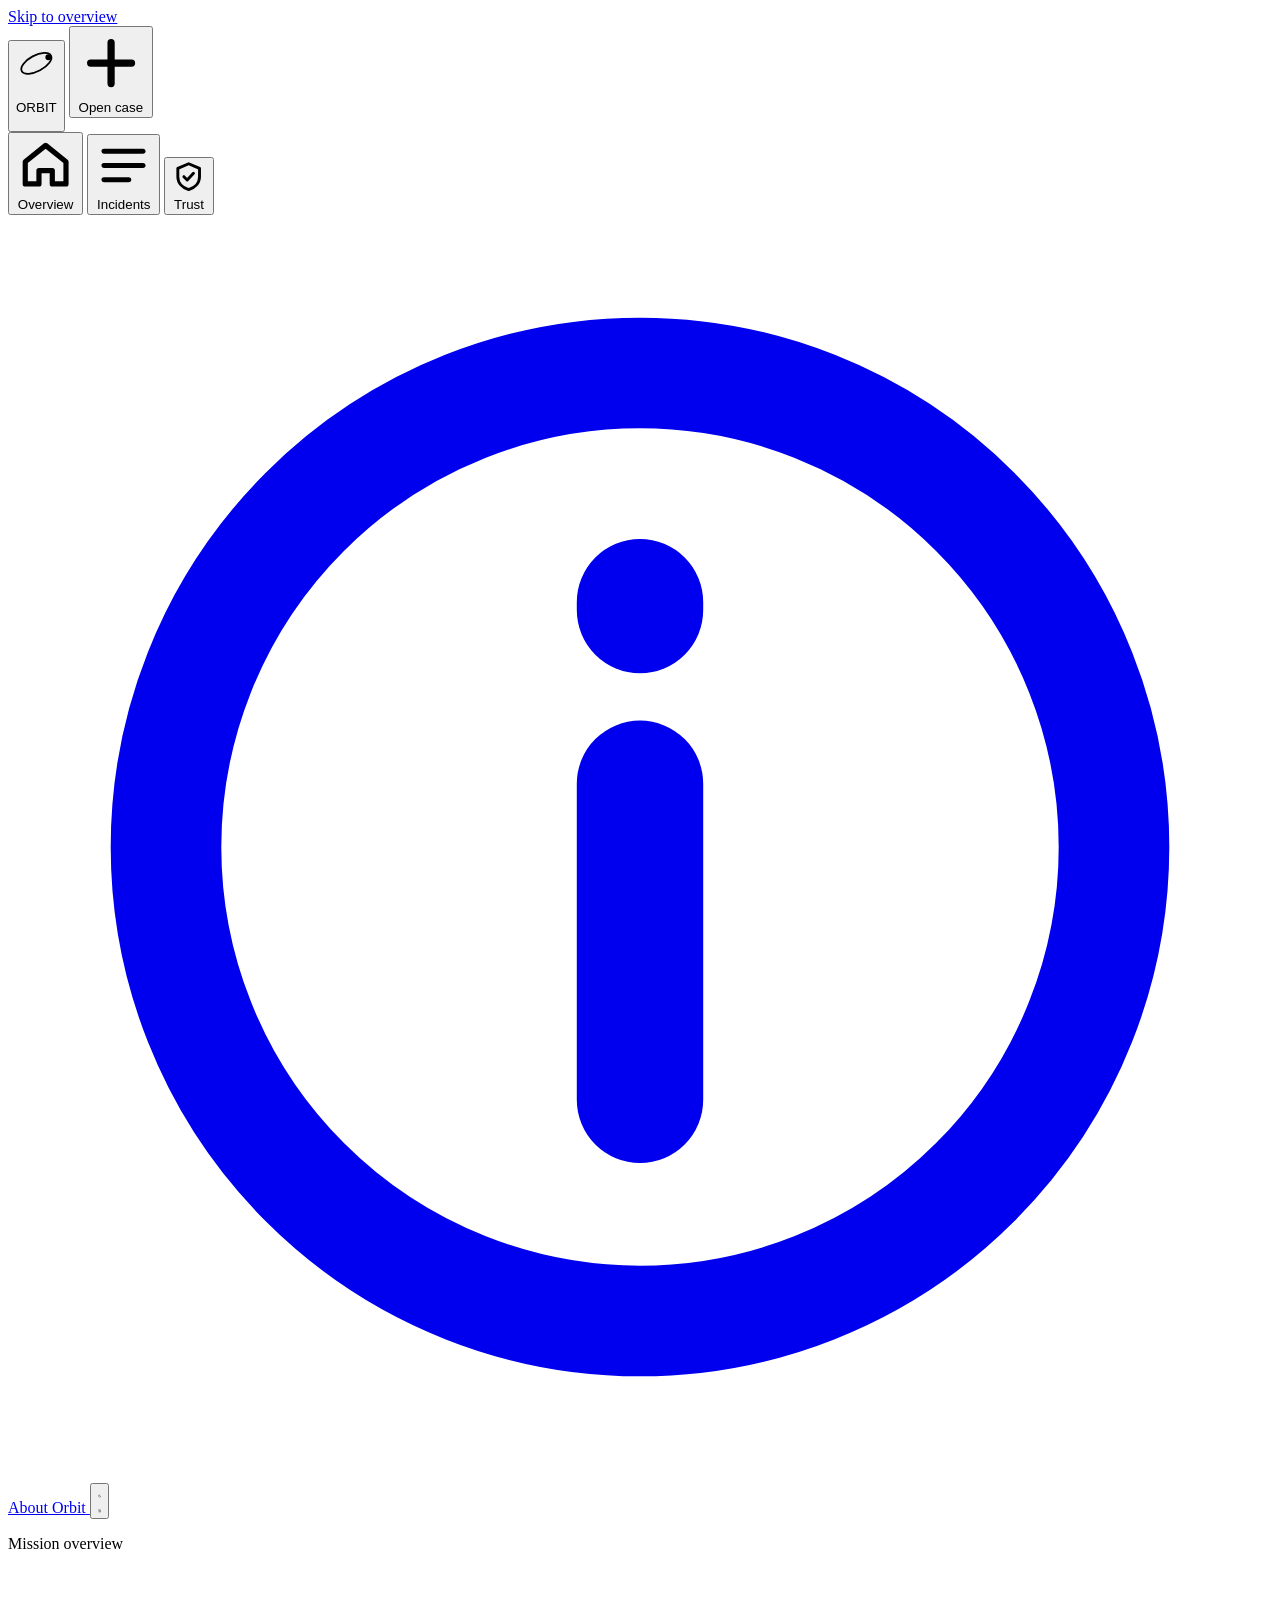
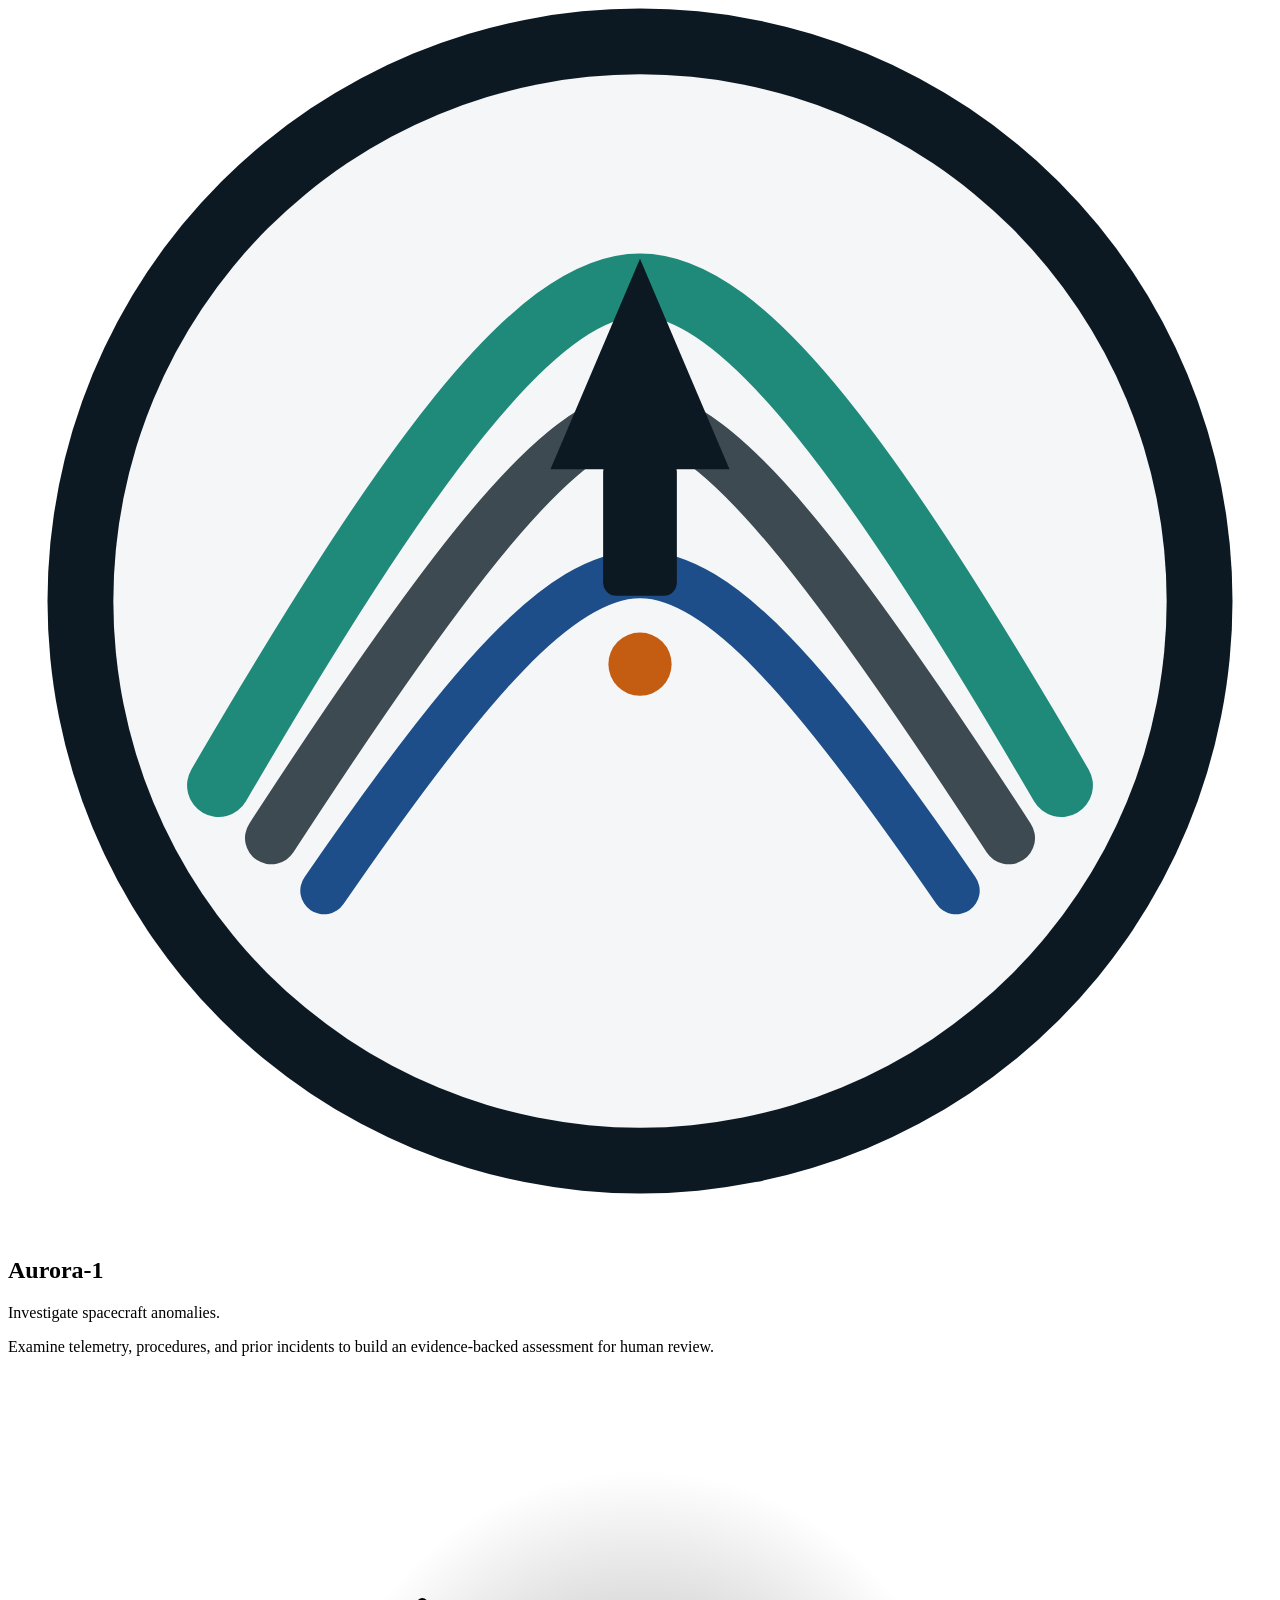
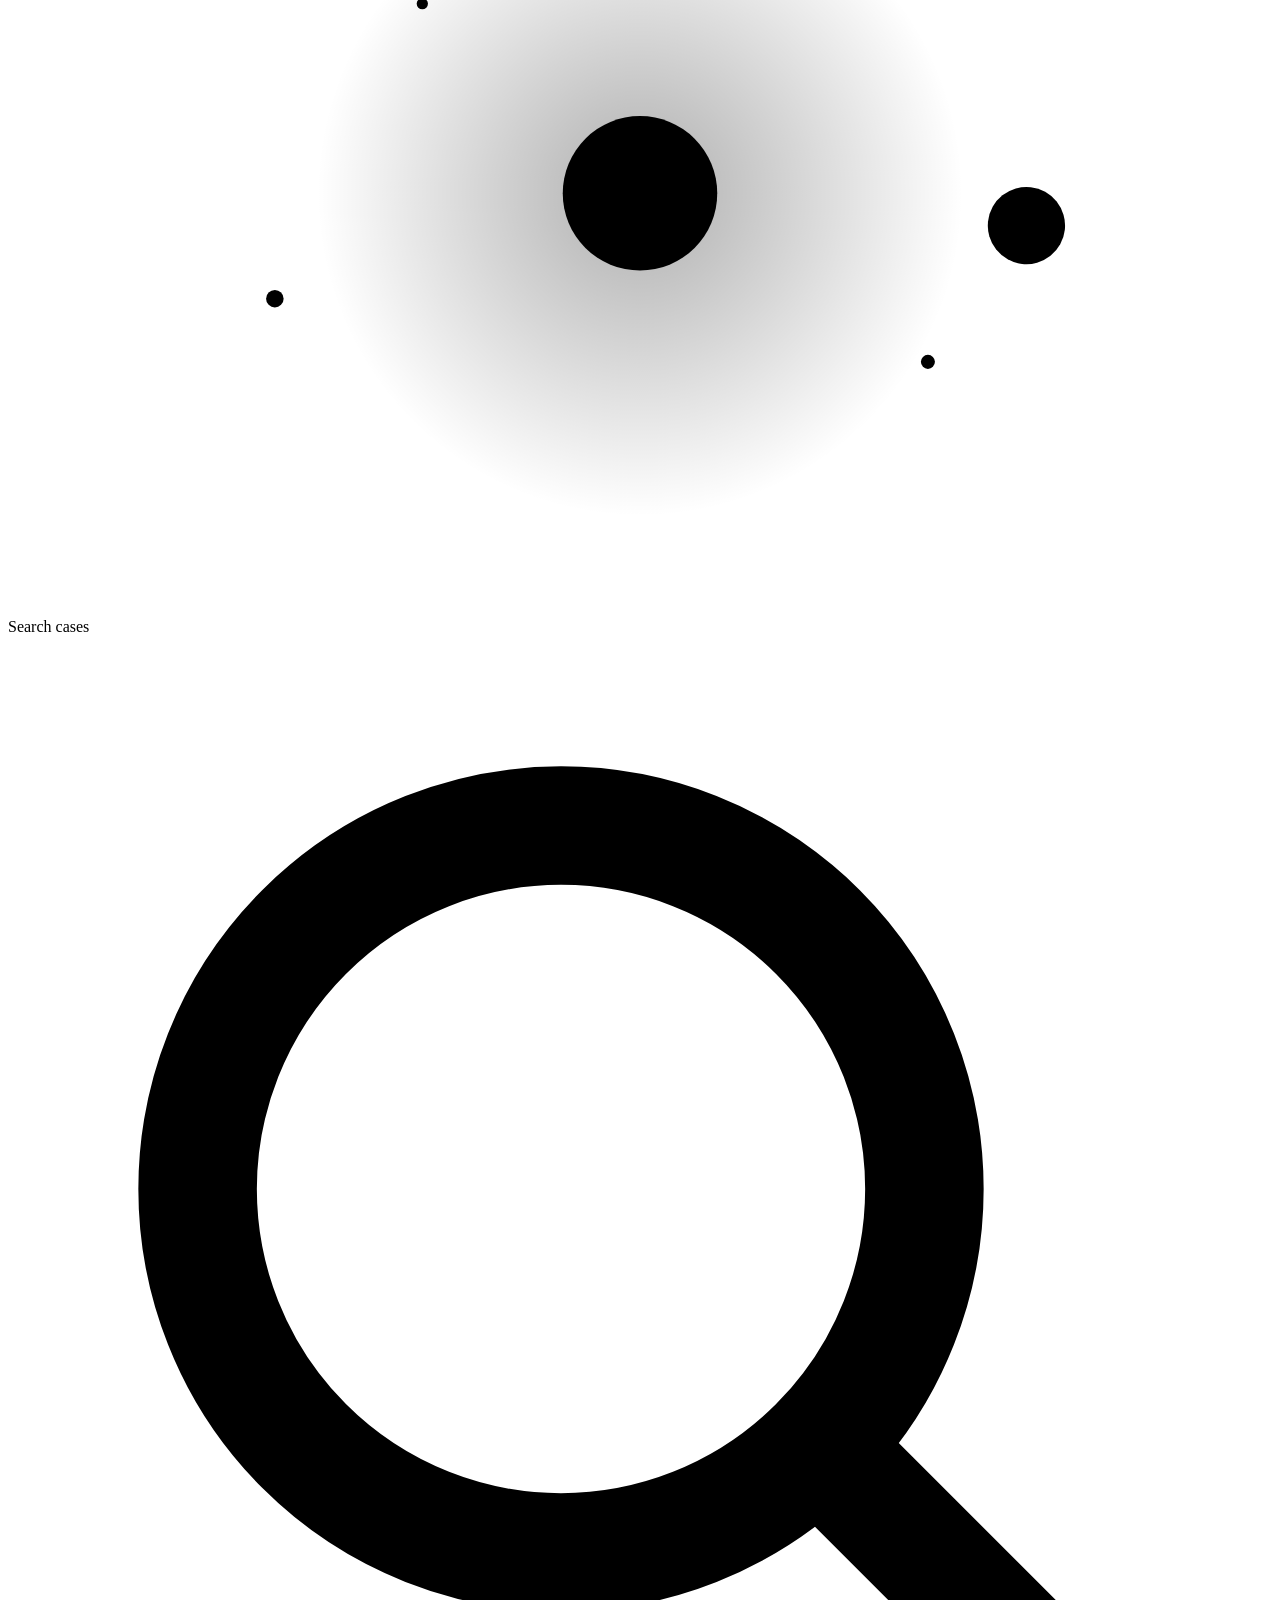
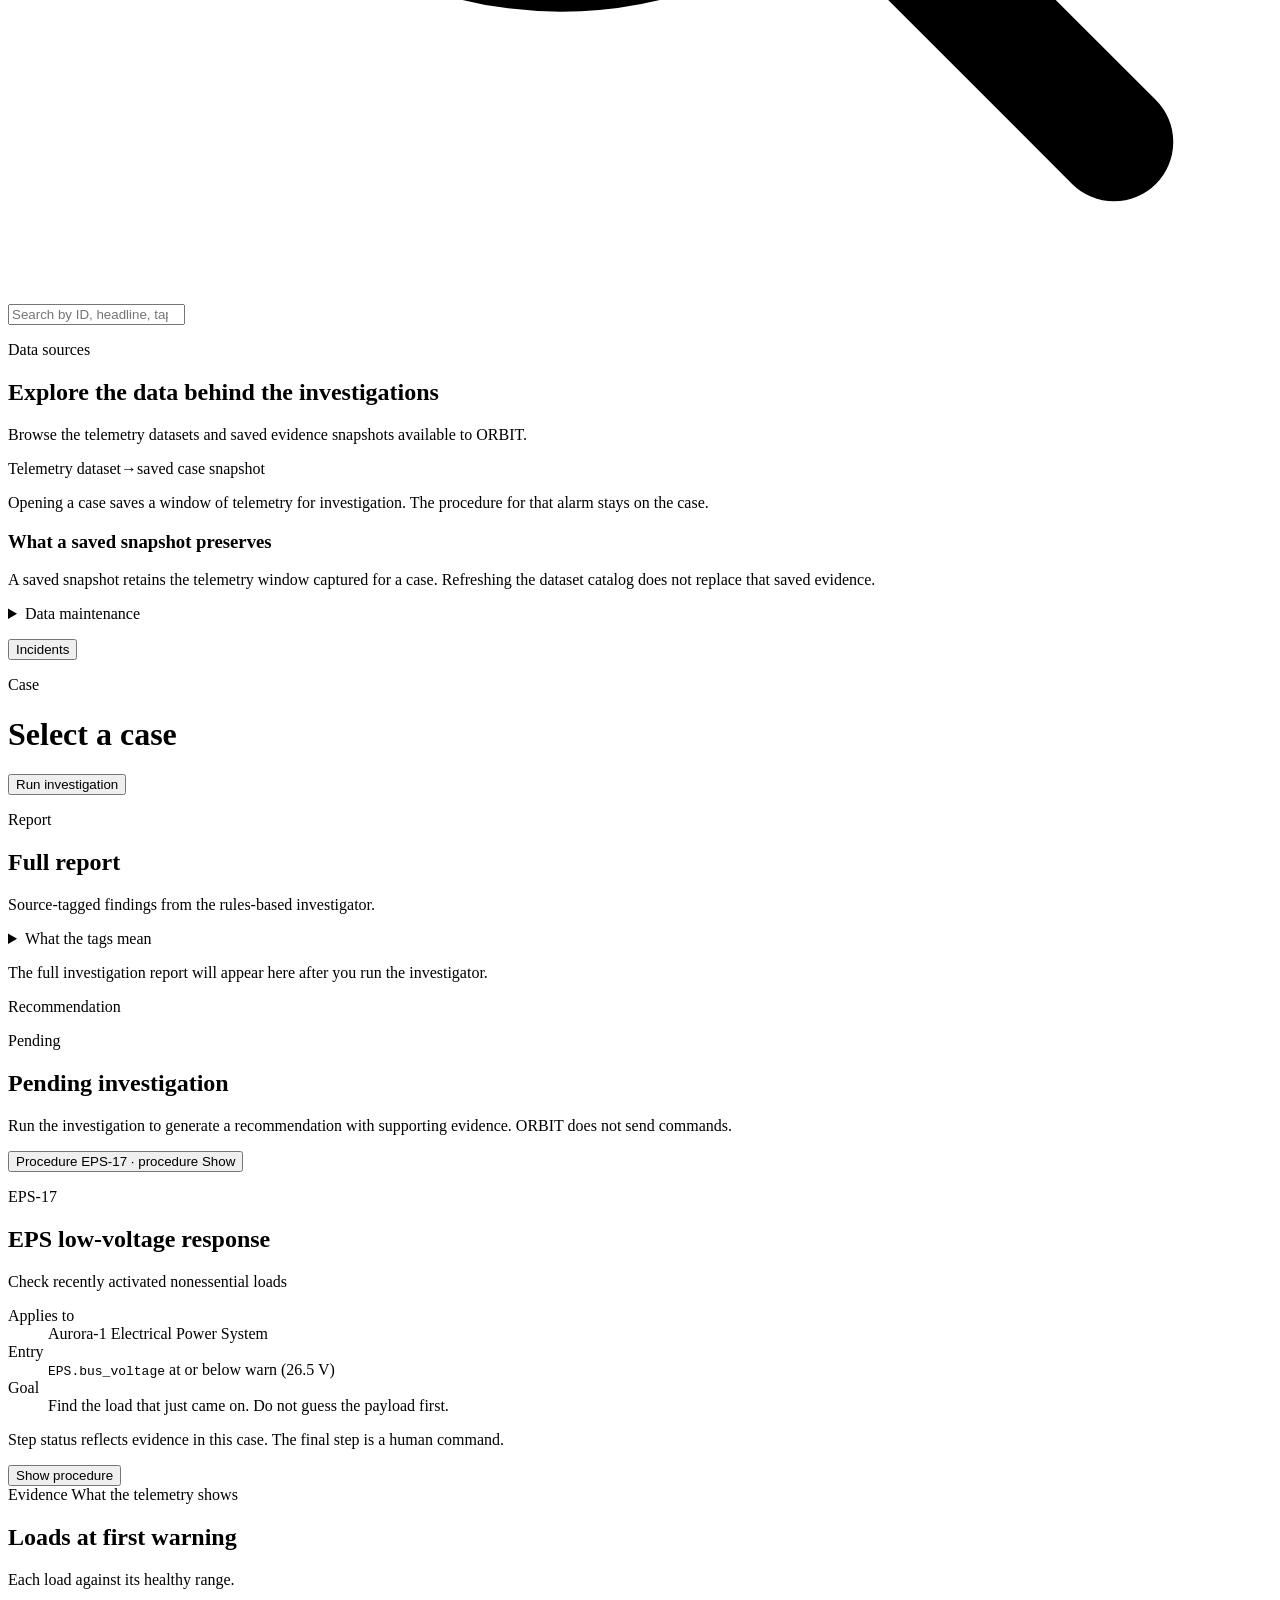
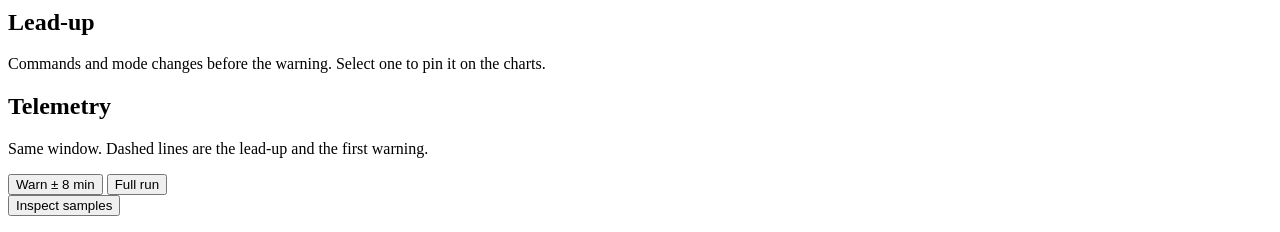
==== commit bf8cffd1: "Keep Postgres as a case log and read tapes and procedures from files. Sealed windows and the named p" ====
--- a/ui/index.html
+++ b/ui/index.html
@@ -164,15 +164,14 @@
                 <p class="panel-kicker">Data sources</p>
                 <h2 id="trust-sources-title">Explore the data behind the investigations</h2>
                 <p class="trust-panel-lede">
-                  Browse the telemetry datasets, saved evidence snapshots, and reference documents available to ORBIT.
+                  Browse the telemetry datasets and saved evidence snapshots available to ORBIT.
                 </p>
               </div>
             </header>
             <div class="source-rel" aria-label="How sources relate">
               <p class="source-rel-line"><span class="source-rel-from">Telemetry dataset</span><span class="source-rel-arrow" aria-hidden="true">→</span><span class="source-rel-to">saved case snapshot</span></p>
-              <p class="source-rel-line"><span class="source-rel-from is-doc">Procedures and prior incidents</span><span class="source-rel-arrow" aria-hidden="true">→</span><span class="source-rel-to is-doc">investigation context</span></p>
               <p class="source-rel-note">
-                Opening a case saves a window of telemetry for investigation. Procedures and prior incidents provide context for interpreting that evidence.
+                Opening a case saves a window of telemetry for investigation. The procedure for that alarm stays on the case.
               </p>
             </div>
             <div class="source-explorer" id="source-explorer" aria-live="polite"></div>
@@ -180,13 +179,12 @@
               <h3 id="source-preserve-title">What a saved snapshot preserves</h3>
               <p>
                 A saved snapshot retains the telemetry window captured for a case. Refreshing the dataset catalog does not replace that saved evidence.
-                Reference documents are browsable here, but the exact document version used by an investigation is not recorded.
               </p>
             </aside>
             <details class="source-maint" id="source-maint">
               <summary>Data maintenance</summary>
               <p class="source-maint-lede">
-                Manual catalog and index actions. They do not rewrite sealed snapshots, case reports, or recorded assessments.
+                Manual catalog actions. They do not rewrite sealed snapshots, case reports, or recorded assessments.
               </p>
               <div class="source-maint-grid" id="source-maint-actions"></div>
               <p class="source-maint-status" id="source-maint-status" hidden></p>
@@ -222,8 +220,8 @@
             <p class="lede" id="alarm-lede"></p>
             <dl class="case-facts" id="case-meta"></dl>
             <p class="case-filed" id="case-filed" hidden>
-              <span id="case-filed-copy">In the library. Command not sent.</span>
-              <button type="button" class="text-btn" id="open-closeout-case">Read close-out</button>
+              <span id="case-filed-copy">Recorded with this case. Command not sent.</span>
+              <button type="button" class="text-btn" id="open-closeout-case">Read report</button>
             </p>
             <p class="case-next" id="case-next" hidden></p>
           </header>
@@ -285,49 +283,7 @@
                   <p class="lede" id="filed-action-sub">Saved with this case. ORBIT did not uplink a command. Recording does not confirm that the physical anomaly is resolved.</p>
                   <p class="fb-badge" id="filed-feedback-badge" hidden></p>
                   <blockquote class="operator-note" id="operator-note" hidden></blockquote>
-                  <button type="button" class="text-btn" id="open-closeout">Read full close-out</button>
-                </div>
-              </section>
-
-              
-
-              <section class="panel evidence-bundle knowledge-bundle is-collapsed" id="knowledge">
-                <button type="button" class="evidence-toggle" id="knowledge-toggle" aria-expanded="false" aria-controls="knowledge-panels">
-                  <span class="evidence-toggle-main">
-                    <span class="panel-kicker">Library</span>
-                    <span class="evidence-toggle-title" id="knowledge-toggle-title">Procedures and prior incidents</span>
-                  </span>
-                  <span class="evidence-toggle-meta">
-                    <span class="evidence-toggle-state" id="knowledge-toggle-state">Show</span>
-                    <span class="evidence-chevron" aria-hidden="true"></span>
-                  </span>
-                </button>
-                <div class="evidence-panels" id="knowledge-panels">
-                  <section class="panel evidence-panel knowledge-panel">
-                    <p class="hint">Documents cited by this investigation, plus related search results. Related is ranked by similarity, not support.</p>
-                    <form class="knowledge-search" id="knowledge-form">
-                      <label class="sr-only" for="knowledge-q">Search procedures and priors</label>
-                      <svg class="lib-ico" viewBox="0 0 16 16" aria-hidden="true">
-                        <circle cx="7" cy="7" r="4.6" fill="none" stroke="currentColor" stroke-width="1.5" />
-                        <path d="M10.4 10.4 14 14" stroke="currentColor" stroke-width="1.5" stroke-linecap="round" />
-                      </svg>
-                      <input id="knowledge-q" name="q" type="search" placeholder="Search procedures, priors, close-outs…" autocomplete="off" />
-                      <span class="kbd" id="knowledge-kbd">/</span>
-                      <button type="button" class="lib-clear" id="knowledge-clear" aria-label="Clear search" hidden>×</button>
-                    </form>
-                    <p class="knowledge-status" id="knowledge-status"></p>
-                    <div class="knowledge-list" id="knowledge-list"></div>
-                    <article class="knowledge-reader" id="knowledge-reader" hidden>
-                      <button type="button" class="text-btn" id="knowledge-reader-close">Close document</button>
-                      <header class="knowledge-reader-head">
-                        <p class="eyebrow" id="reader-kind"></p>
-                        <h2 id="reader-title"></h2>
-                        <p class="knowledge-reader-why" id="reader-why"></p>
-                        <div class="knowledge-reader-actions" id="reader-actions"></div>
-                      </header>
-                      <div class="reader-body md" id="reader-body"></div>
-                    </article>
-                  </section>
+                  <button type="button" class="text-btn" id="open-closeout">Read report</button>
                 </div>
               </section>
 
@@ -368,7 +324,7 @@
                       </dl>
                       <p class="hint">Step status reflects evidence in this case. The final step is a human command.</p>
                       <ol class="proc" id="proc"></ol>
-                      <button type="button" class="text-btn" id="open-proc">Read full procedure</button>
+                      <button type="button" class="text-btn" id="open-proc">Show procedure</button>
                     </article>
                   </section>
                 </div>
@@ -507,18 +463,6 @@
       </div>
     </div>
 
-    <script src="/static/app.js?v=pin91" type="module"></script>
-
-    <div class="slip-wrap" id="doc-slip" hidden>
-      <div class="slip doc-slip" role="dialog" aria-modal="true" aria-labelledby="doc-slip-title">
-        <div class="doc-slip-body">
-          <button type="button" class="text-btn" id="doc-slip-close">Close</button>
-          <p class="eyebrow" id="doc-slip-kind"></p>
-          <h2 id="doc-slip-title"></h2>
-          <p class="knowledge-reader-why" id="doc-slip-why"></p>
-          <div class="reader-body md" id="doc-slip-body"></div>
-        </div>
-      </div>
-    </div>
+    <script src="/static/app.js?v=pin92" type="module"></script>
   </body>
 </html>
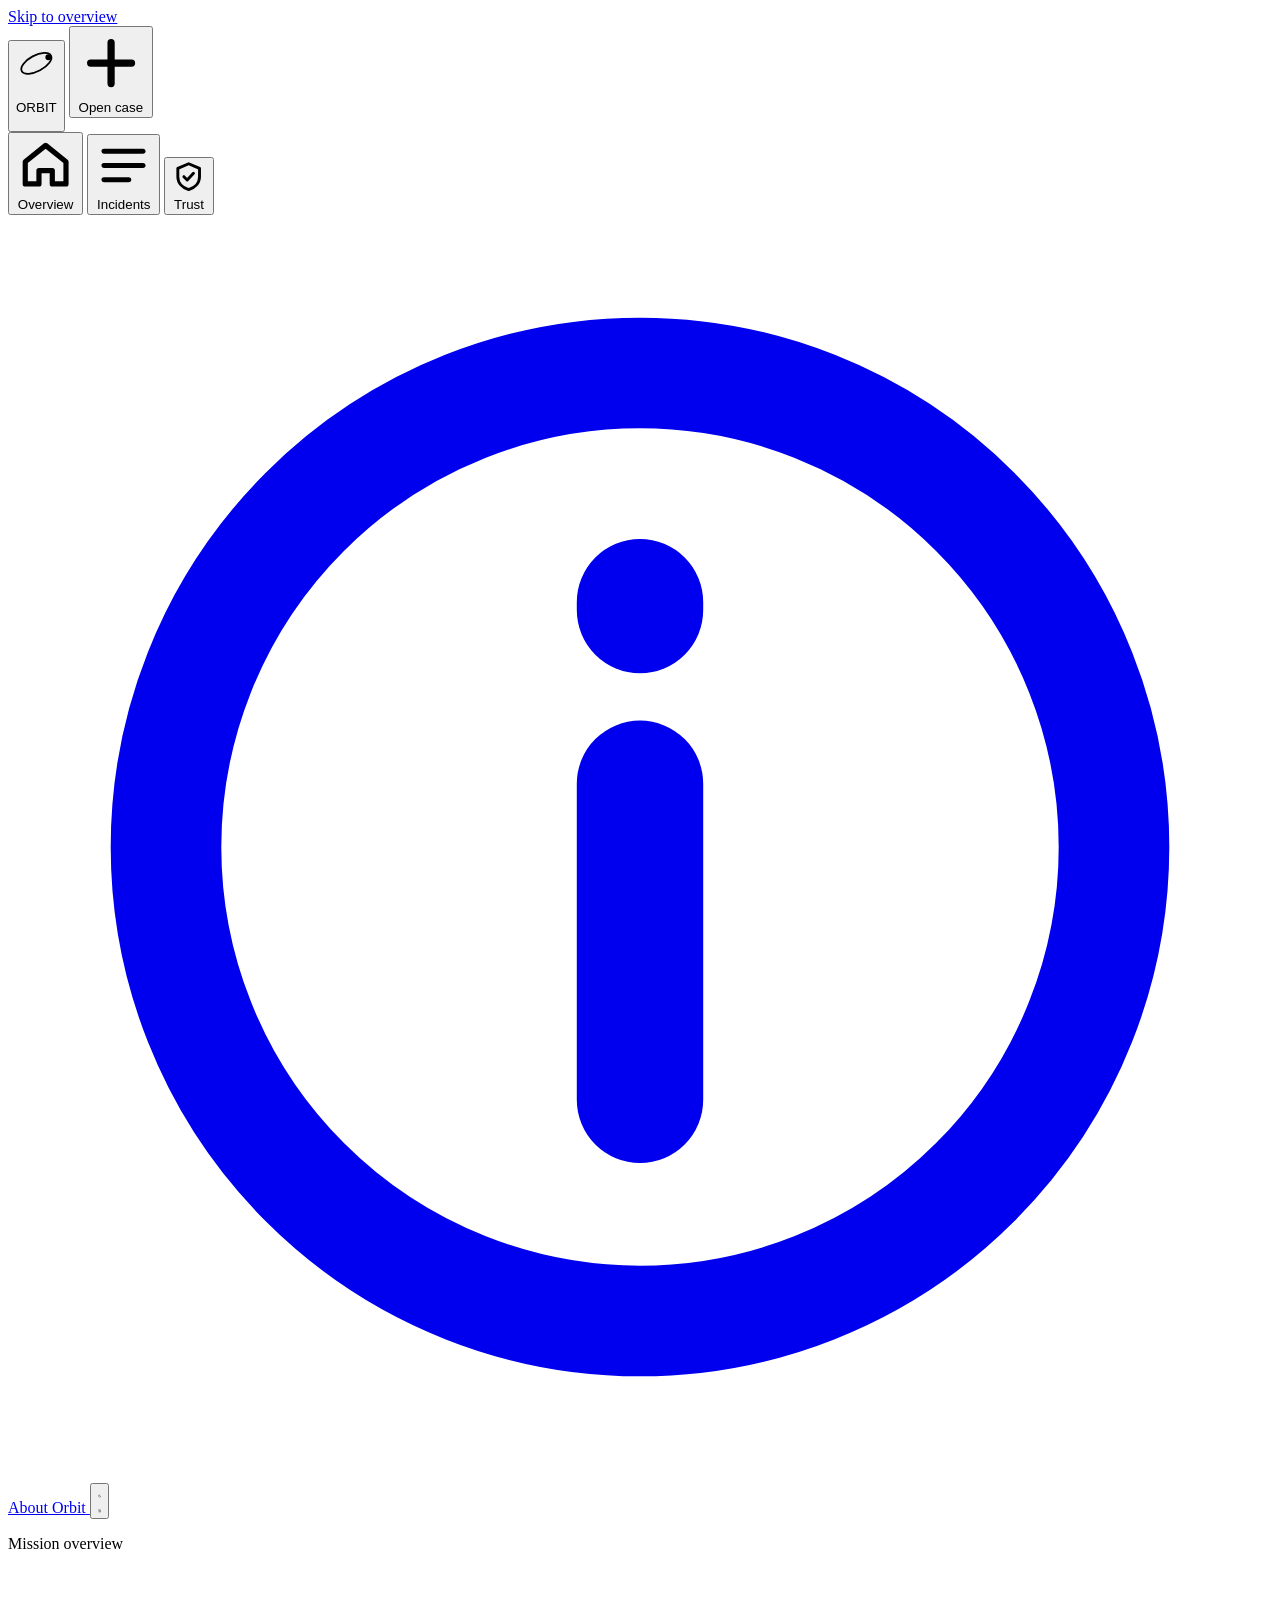
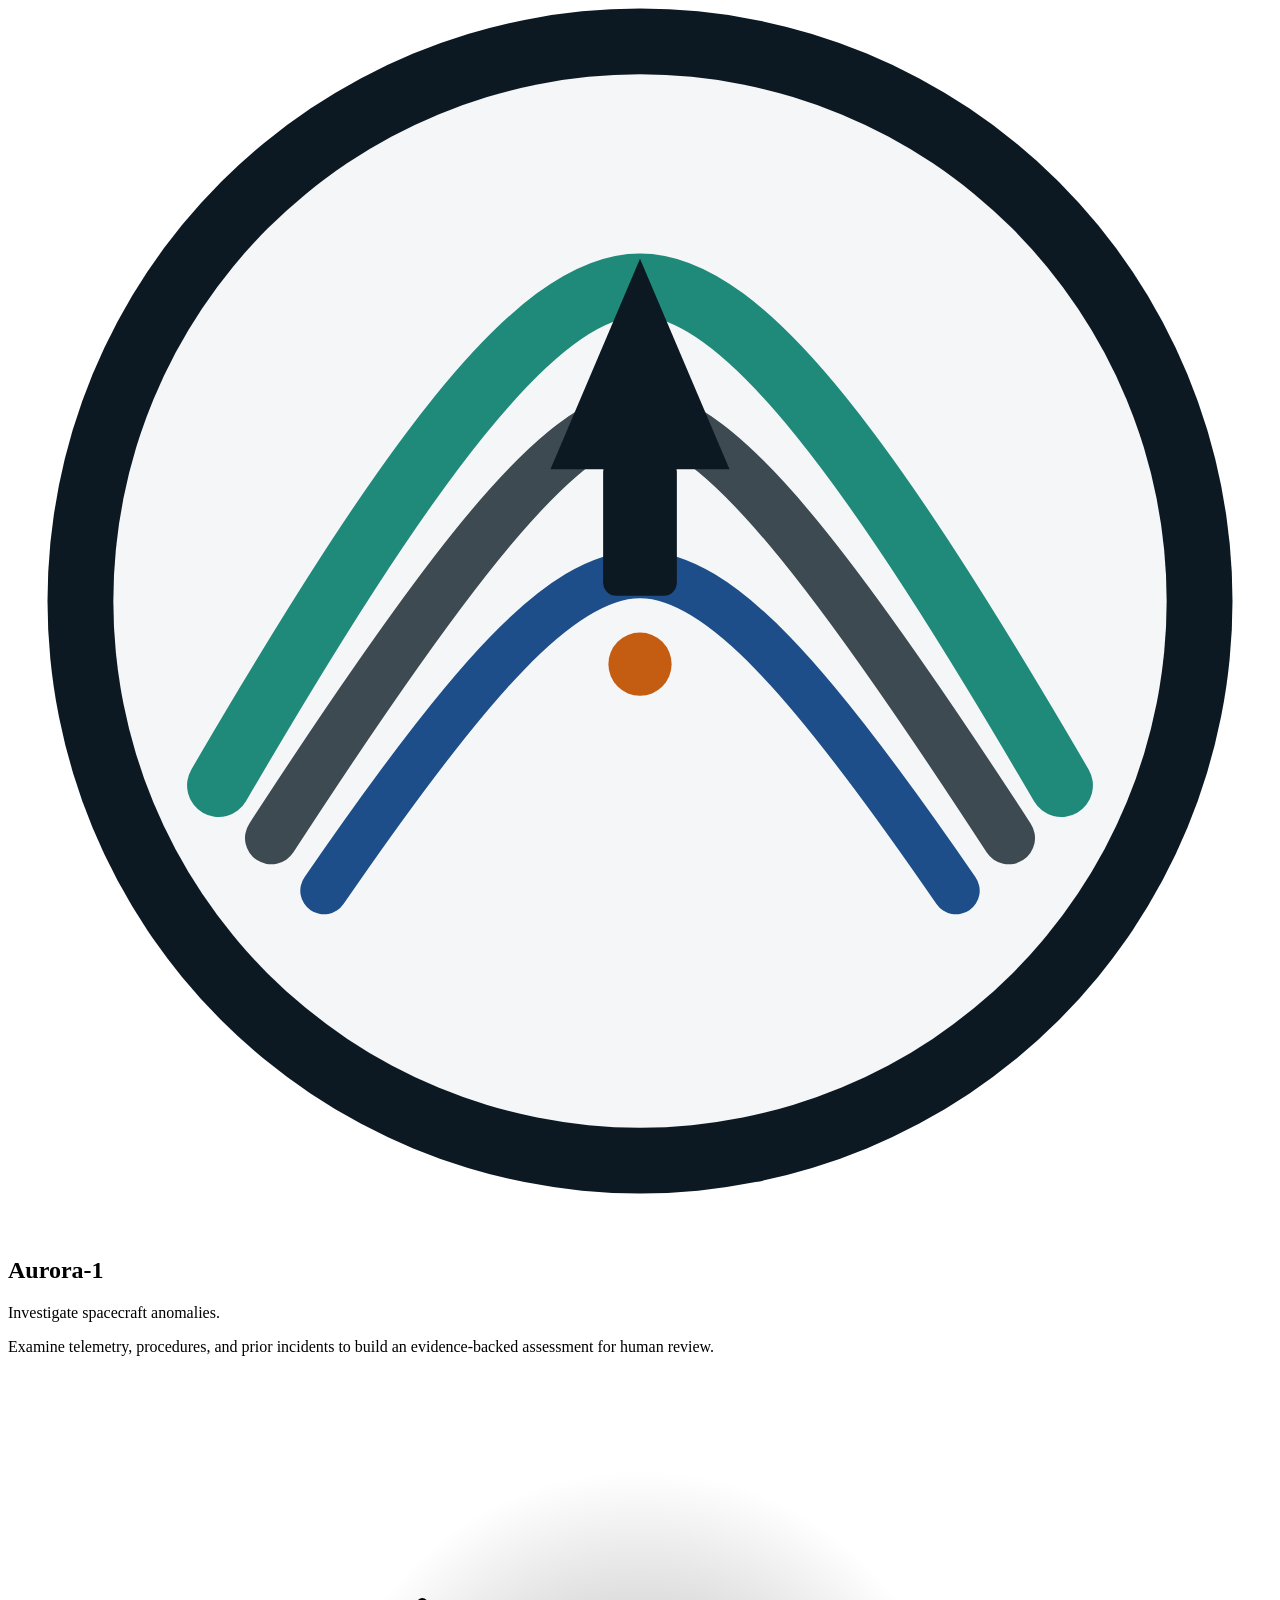
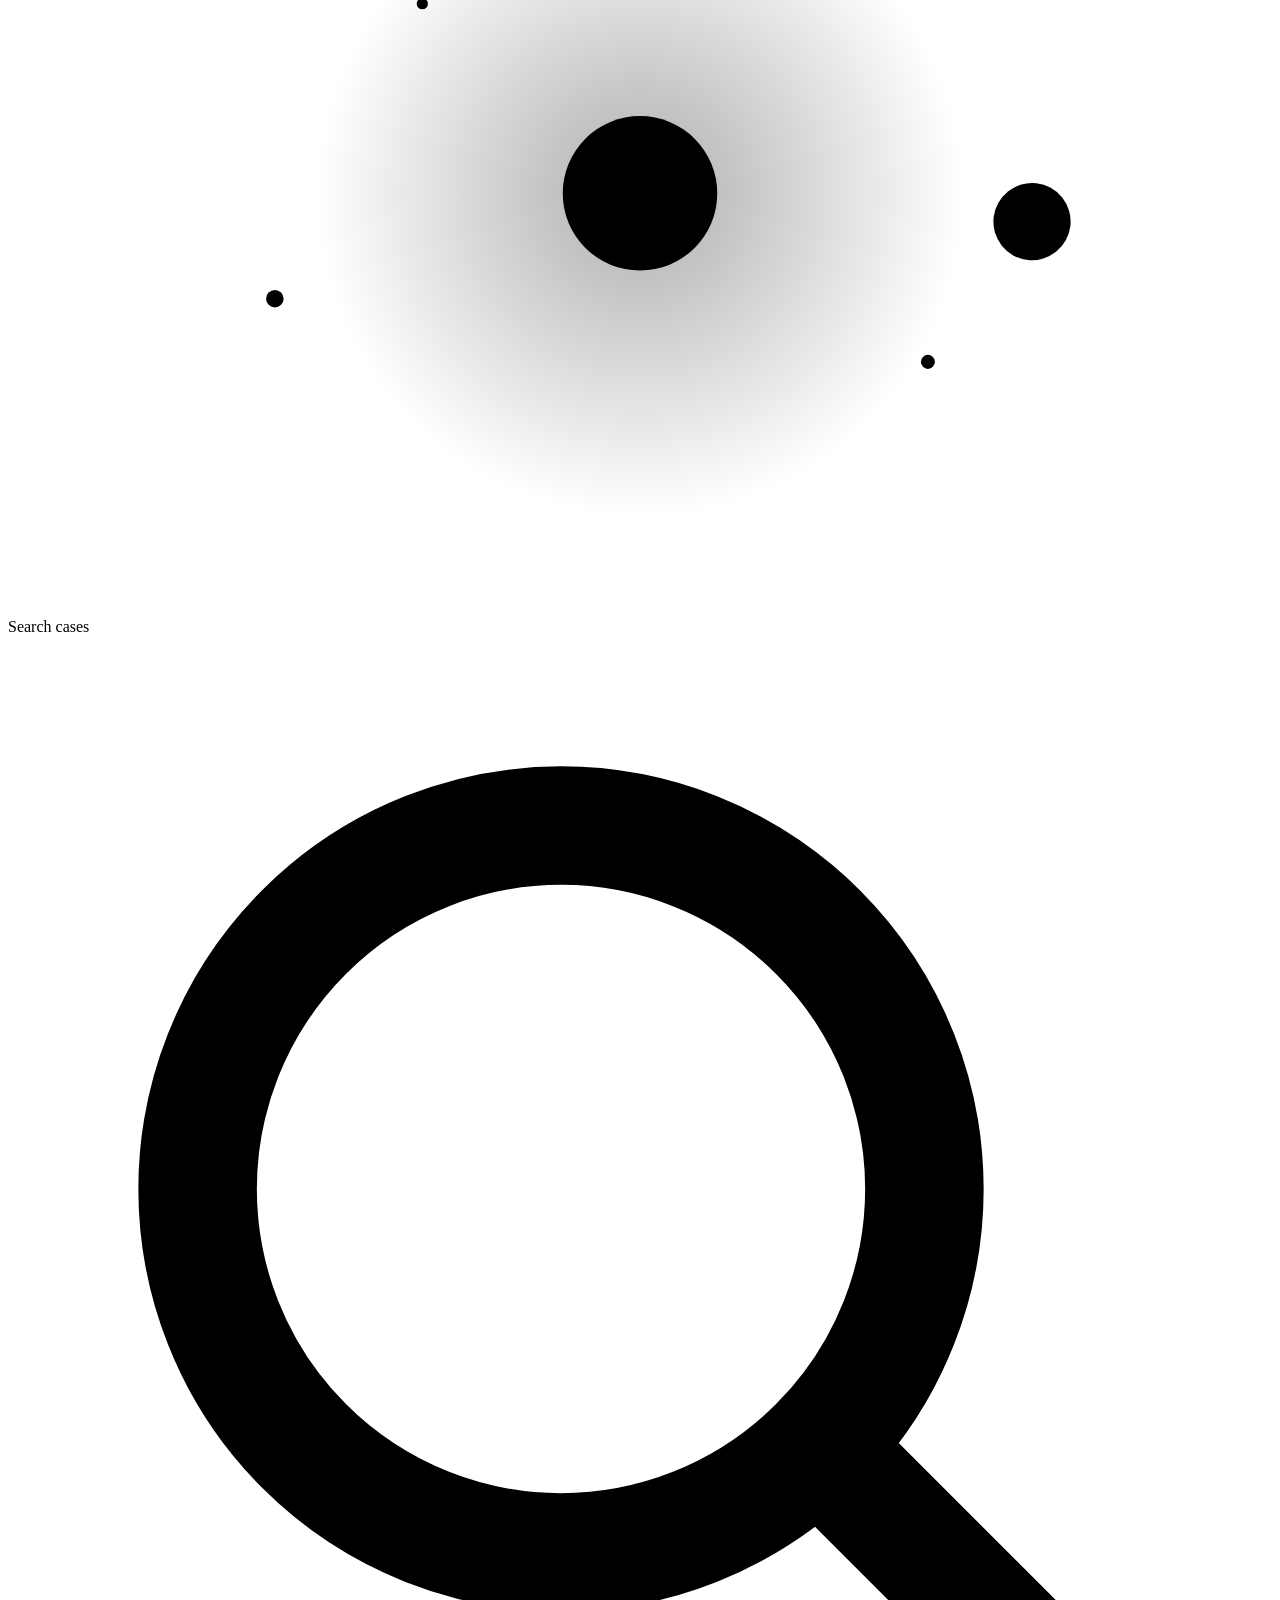
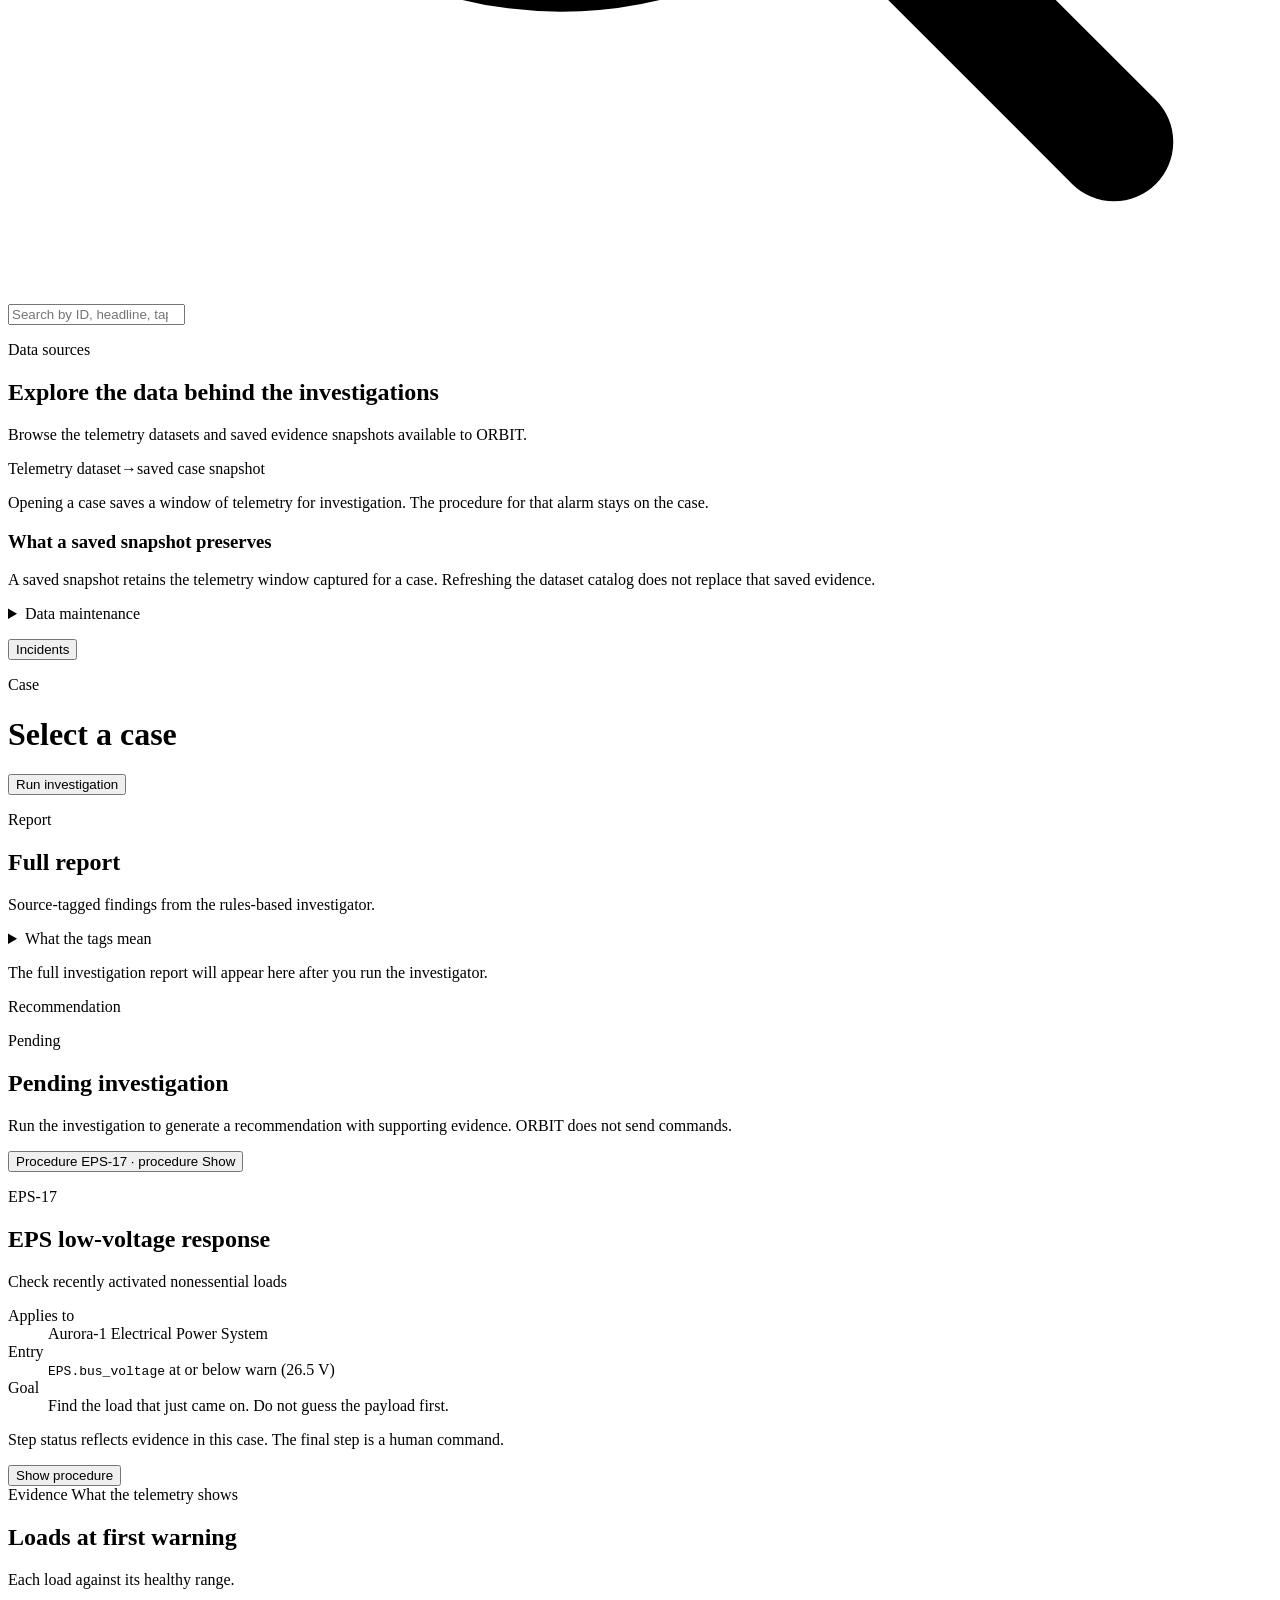
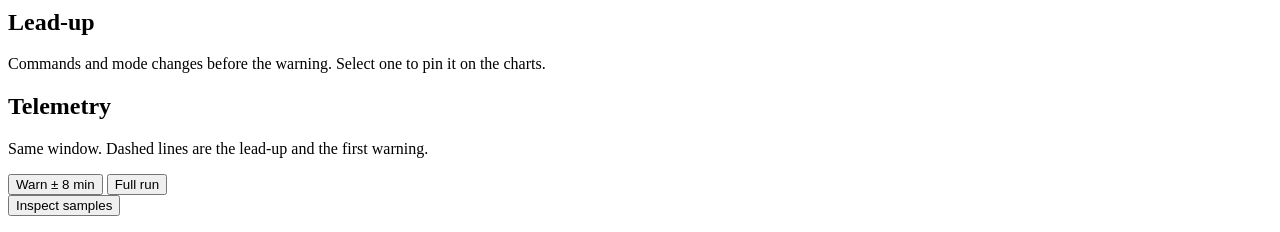
==== commit c67dba01: "Show the report event timeline as a time, finding, and source table. Rows with a time pin that momen" ====
--- a/ui/index.html
+++ b/ui/index.html
@@ -11,7 +11,7 @@
       rel="stylesheet"
     />
     <link rel="stylesheet" href="/static/styles.css?v=pin90" />
-    <link rel="stylesheet" href="/static/case.css?v=pin88" />
+    <link rel="stylesheet" href="/static/case.css?v=pin101" />
     <link rel="stylesheet" href="/static/pages.css?v=pin93" />
   </head>
   <body class="view-home">
@@ -463,6 +463,6 @@
       </div>
     </div>
 
-    <script src="/static/app.js?v=pin92" type="module"></script>
+    <script src="/static/app.js?v=pin96" type="module"></script>
   </body>
 </html>
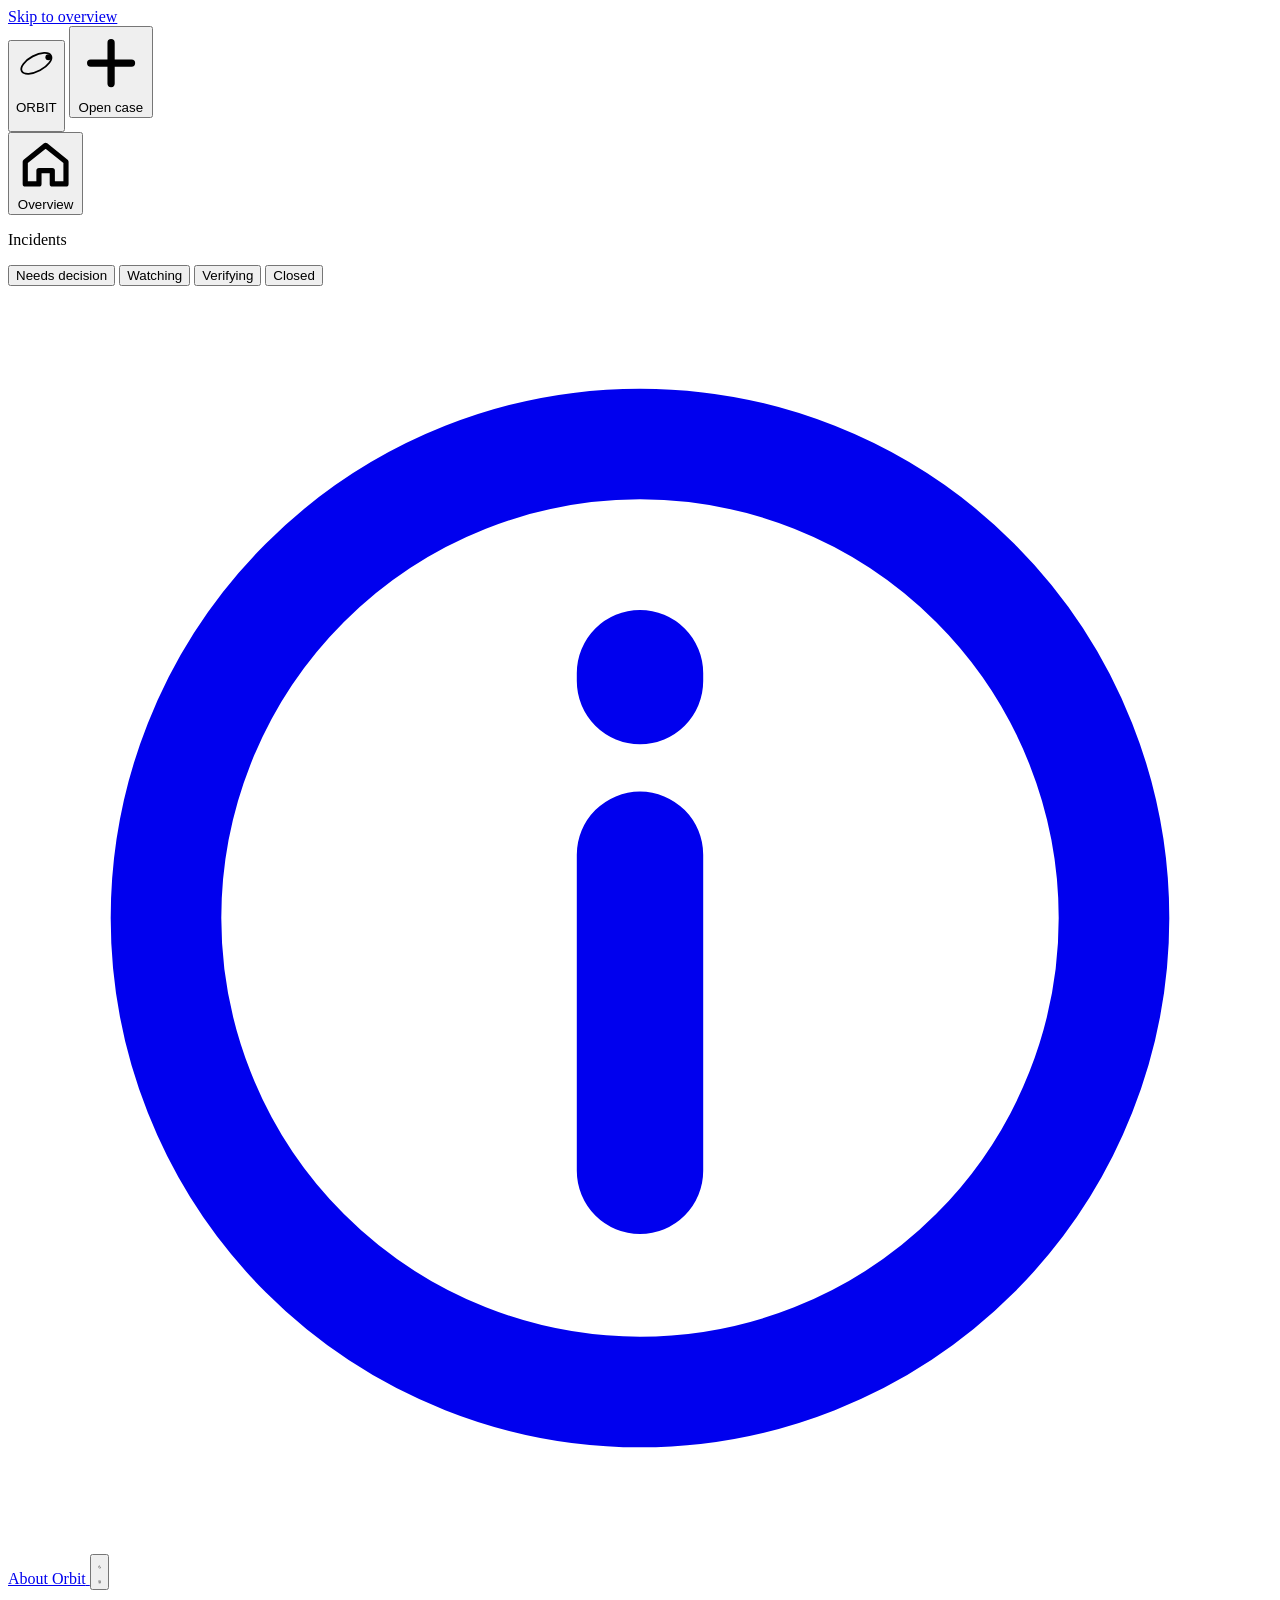
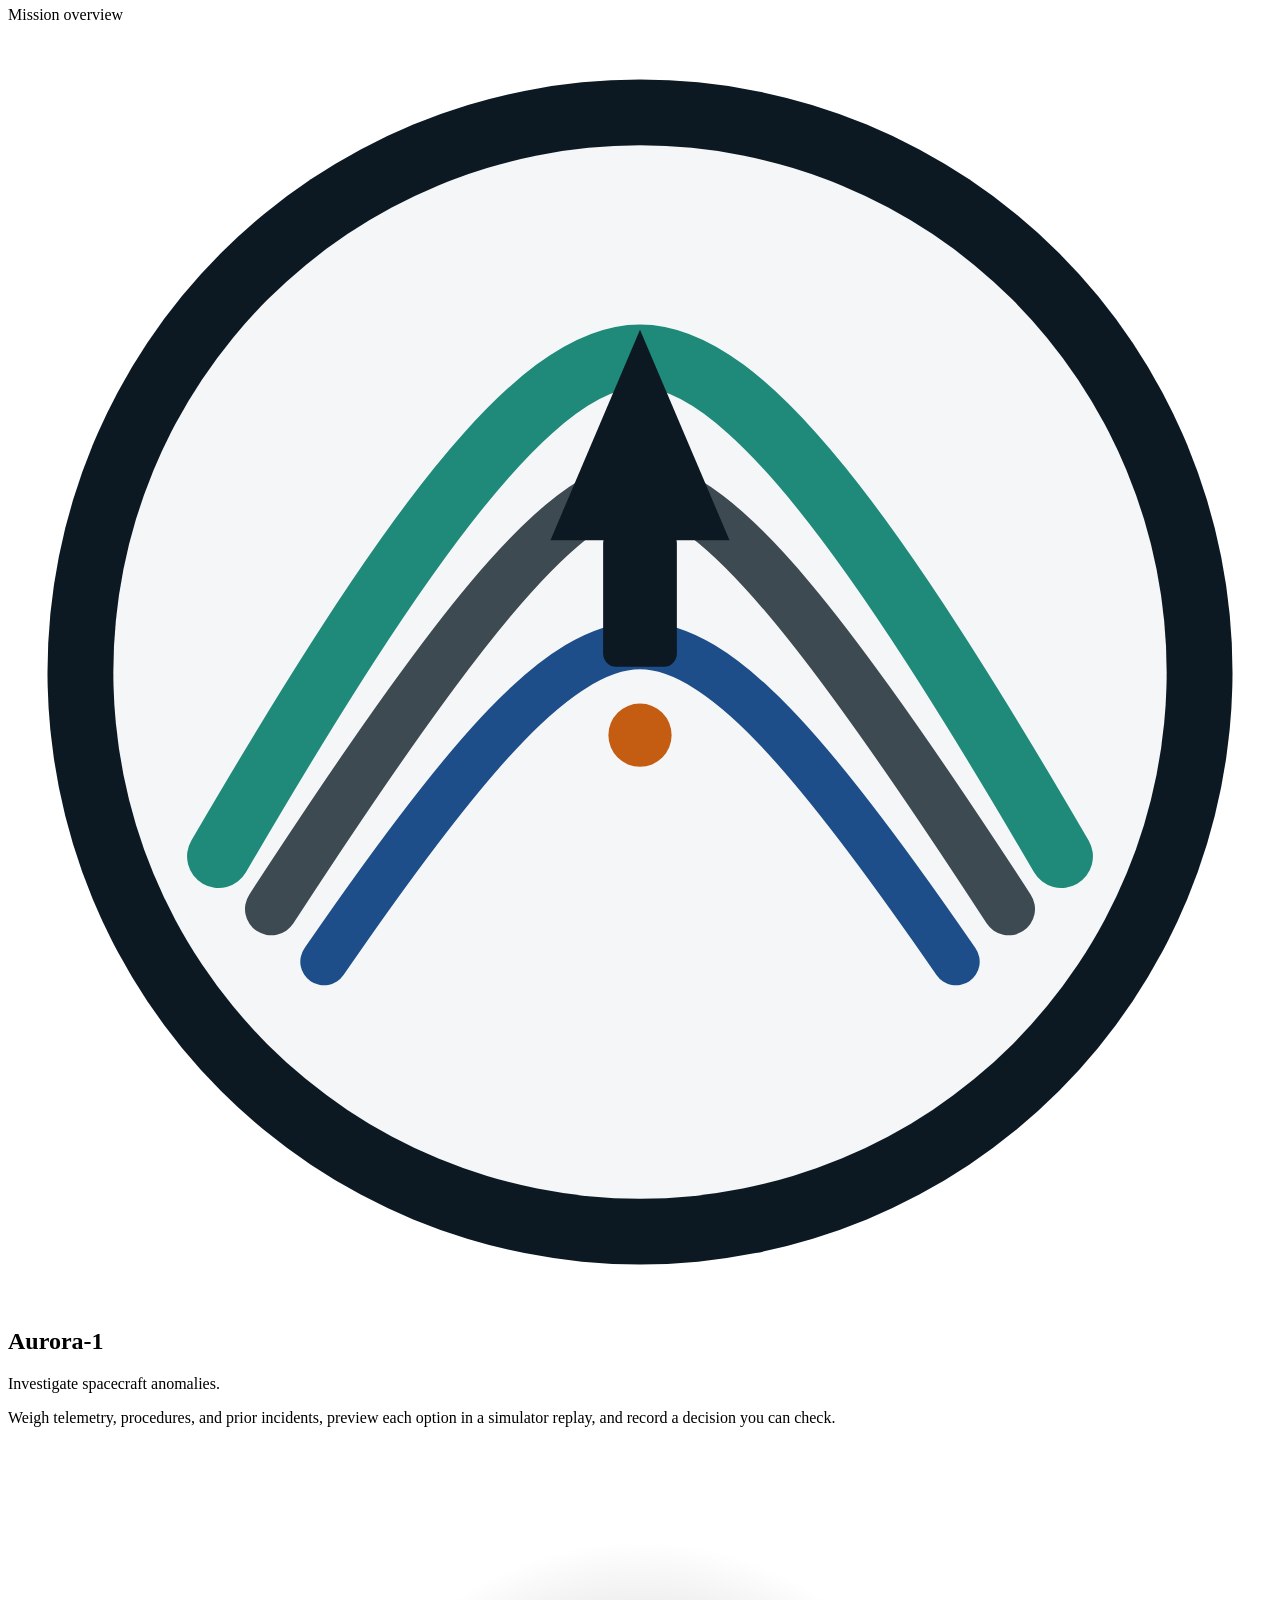
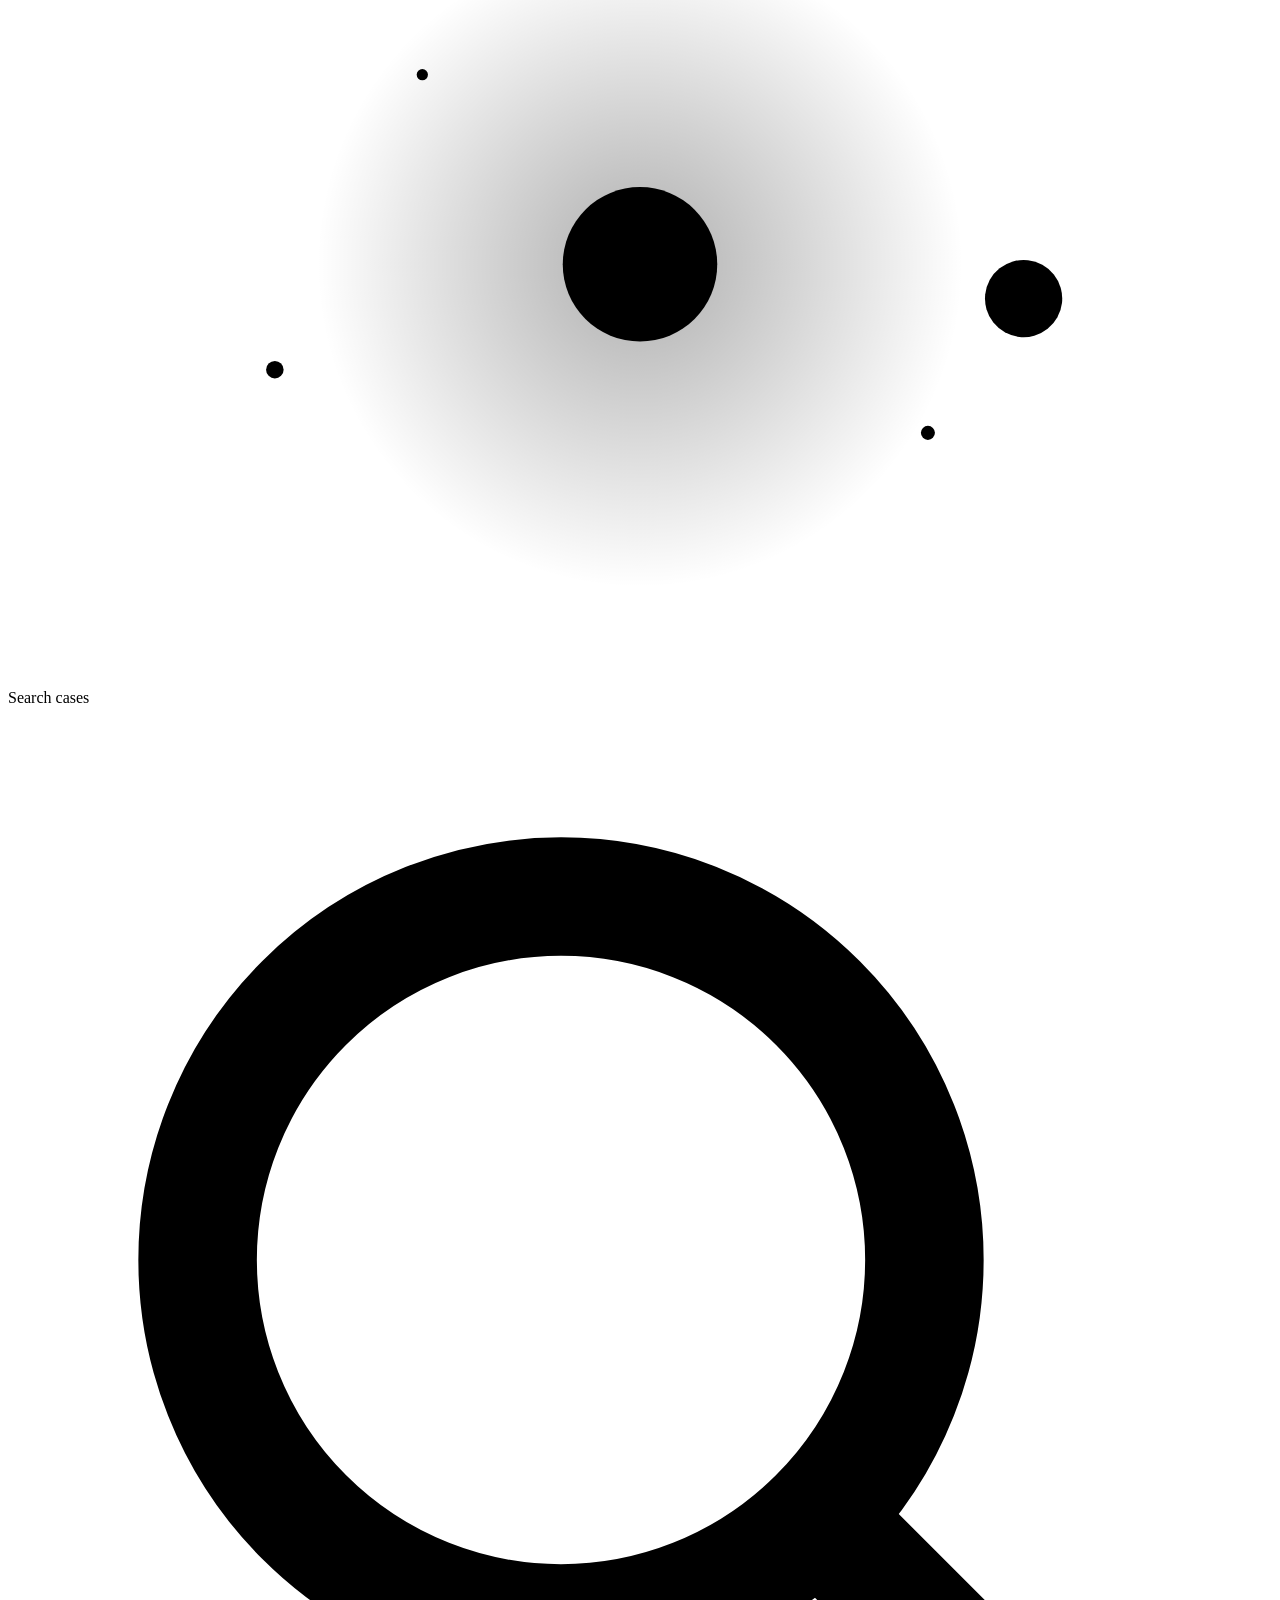
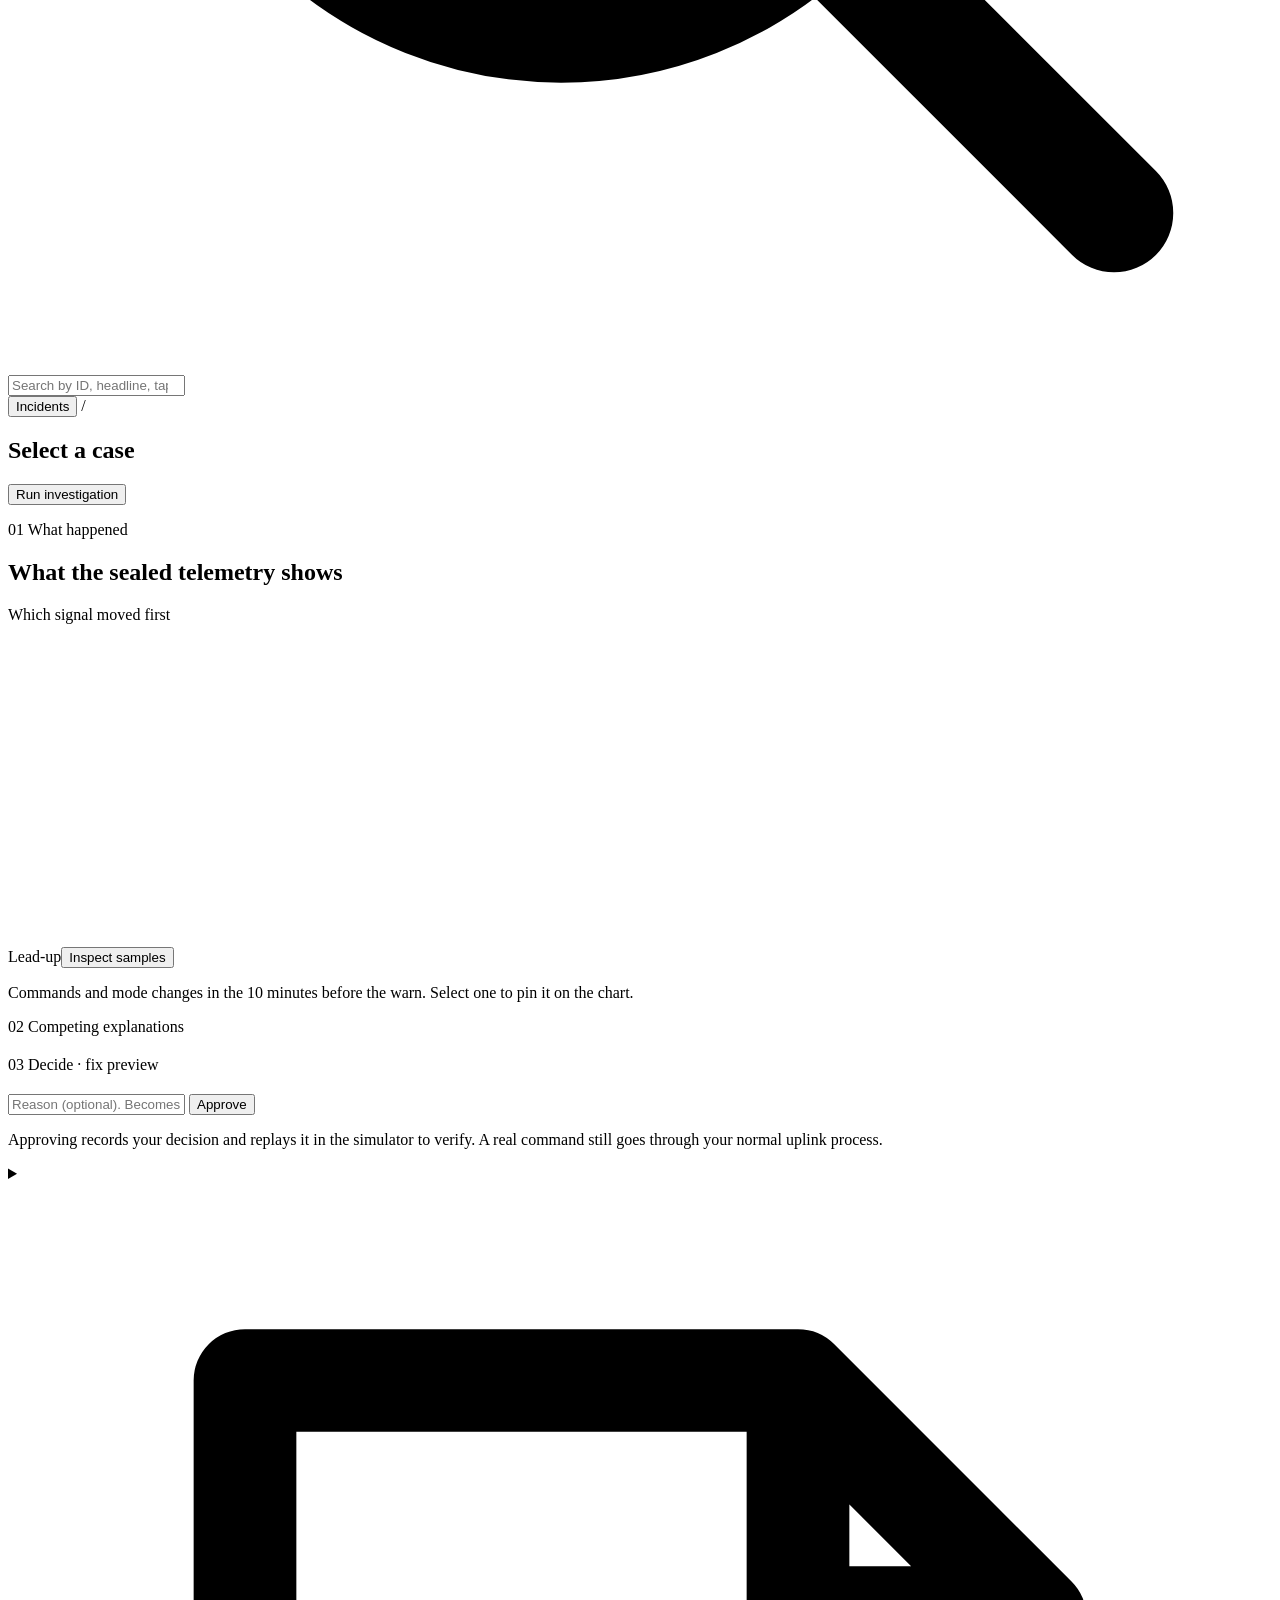
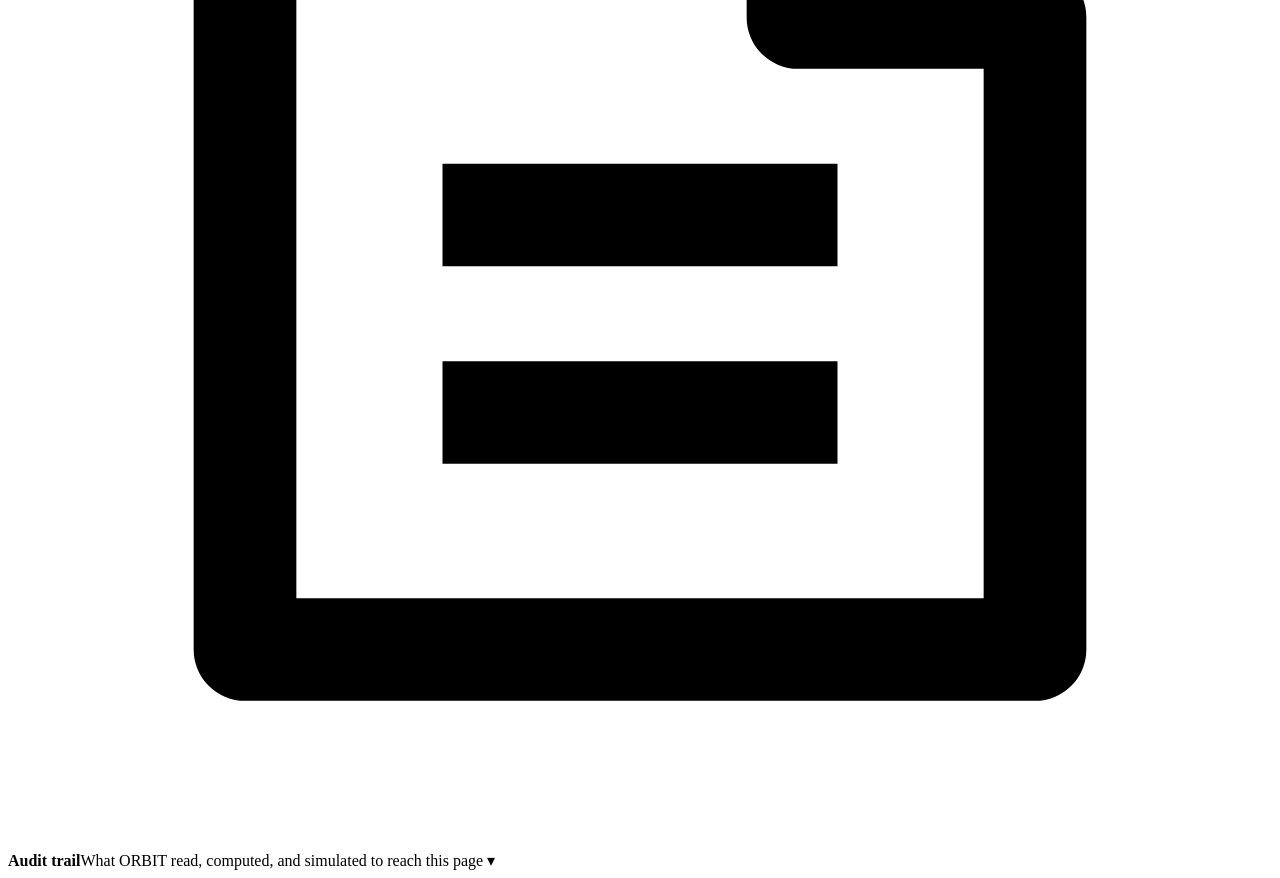
==== commit 7c469cc9: "Rebuild the case page around a structured investigation brief. The brief carries facts, competing ex" ====
--- a/ui/index.html
+++ b/ui/index.html
@@ -10,9 +10,9 @@
       href="https://fonts.googleapis.com/css2?family=IBM+Plex+Mono:wght@400;500;600&family=IBM+Plex+Sans:ital,wght@0,400;0,500;0,600;1,400;1,500&display=swap"
       rel="stylesheet"
     />
-    <link rel="stylesheet" href="/static/styles.css?v=pin90" />
-    <link rel="stylesheet" href="/static/case.css?v=pin101" />
-    <link rel="stylesheet" href="/static/pages.css?v=pin93" />
+    <link rel="stylesheet" href="/static/styles.css?v=p2b" />
+    <link rel="stylesheet" href="/static/case.css?v=p2b" />
+    <link rel="stylesheet" href="/static/pages.css?v=p2b" />
   </head>
   <body class="view-home">
     <a class="skip" href="#home" id="skip">Skip to overview</a>
@@ -38,14 +38,13 @@
           <svg viewBox="0 0 16 16" aria-hidden="true"><path d="M2.5 7.2 8 2.8l5.5 4.4v6H9.8V9.6H6.2v3.6H2.5z" fill="none" stroke="currentColor" stroke-width="1.4" stroke-linejoin="round" /></svg>
           <span class="side-label">Overview</span>
         </button>
-        <button type="button" class="app-tab" id="tab-incidents" title="Incidents">
-          <svg viewBox="0 0 16 16" aria-hidden="true"><path d="M2.5 4h11M2.5 8h11M2.5 12h7" fill="none" stroke="currentColor" stroke-width="1.4" stroke-linecap="round" /></svg>
-          <span class="side-label">Incidents</span><span class="n" id="tab-incidents-n"></span>
-        </button>
-        <button type="button" class="app-tab" id="tab-trust" title="Trust">
-          <svg viewBox="0 0 16 16" aria-hidden="true"><path d="M8 1.8 13.2 4v4c0 3-2.2 5.3-5.2 6.2C5 13.3 2.8 11 2.8 8V4z" fill="none" stroke="currentColor" stroke-width="1.4" stroke-linejoin="round" /><path d="m5.7 8 1.6 1.6 3-3.2" fill="none" stroke="currentColor" stroke-width="1.4" stroke-linecap="round" stroke-linejoin="round" /></svg>
-          <span class="side-label">Trust</span>
-        </button>
+        <p class="side-group">Incidents</p>
+        <div class="side-stages" id="side-stages">
+          <button type="button" class="app-tab side-stage" data-stage="decide" title="Needs decision"><i class="stage-dot tone-warn" aria-hidden="true"></i><span class="side-label">Needs decision</span><span class="n" data-stage-n="decide"></span></button>
+          <button type="button" class="app-tab side-stage" data-stage="watching" title="Watching"><i class="stage-dot tone-info" aria-hidden="true"></i><span class="side-label">Watching</span><span class="n" data-stage-n="watching"></span></button>
+          <button type="button" class="app-tab side-stage" data-stage="verifying" title="Verifying"><i class="stage-dot tone-signal" aria-hidden="true"></i><span class="side-label">Verifying</span><span class="n" data-stage-n="verifying"></span></button>
+          <button type="button" class="app-tab side-stage" data-stage="closed" title="Closed"><i class="stage-dot tone-mute" aria-hidden="true"></i><span class="side-label">Closed</span><span class="n" data-stage-n="closed"></span></button>
+        </div>
       </nav>
 
       <section class="side-recent" id="side-recent" aria-label="Recent cases" hidden></section>
@@ -93,7 +92,7 @@
               </div>
               <p class="home-craft-purpose">Investigate spacecraft anomalies.</p>
               <p class="home-craft-desc">
-                Examine telemetry, procedures, and prior incidents to build an evidence-backed assessment for human review.
+                Weigh telemetry, procedures, and prior incidents, preview each option in a simulator replay, and record a decision you can check.
               </p>
             </div>
             <div class="home-craft-visual" aria-hidden="true">
@@ -126,7 +125,6 @@
           </header>
           <section class="home-start" id="home-start" hidden></section>
           <section class="home-desk" id="home-desk" aria-label="Incident queue"></section>
-          <section class="home-proof" id="home-proof" aria-label="Evaluation summary" hidden></section>
         </section>
 
         <section class="incidents-desk" id="incidents-desk">
@@ -150,225 +148,134 @@
           </div>
         </section>
 
-        <section class="trust-desk" id="trust-desk" aria-label="Trust and data sources">
-          <header class="trust-head" id="trust-head"></header>
-          <section class="trust-score-panel" id="trust-score-panel" aria-label="Eval">
-            <div id="trust-scorecard-slot"></div>
-          </section>
-          <section class="trust-release-case-panel" id="trust-release-case-panel" hidden aria-label="Eval flight">
-            <div id="trust-release-case-slot"></div>
-          </section>
-          <section class="trust-panel trust-sources-panel source-explorer-panel" id="trust-sources-panel" aria-labelledby="trust-sources-title">
-            <header class="trust-panel-head">
+        <div class="case-desk" id="case-desk">
+          <section class="c-card case-head" id="case-head">
+            <div class="case-crumb">
+              <button type="button" class="text-btn" id="back-incidents">Incidents</button>
+              <span aria-hidden="true">/</span>
+              <span class="mono" id="case-crumb-id"></span>
+            </div>
+            <div class="head-row">
+              <div class="head-copy">
+                <h1 id="case-title">Select a case</h1>
+                <p class="lede" id="case-lede"></p>
+              </div>
+              <div class="head-actions">
+                <span class="case-status" id="case-status"></span>
+                <button type="button" class="btn" id="case-run">Run investigation</button>
+              </div>
+            </div>
+            <div class="facts" id="case-facts"></div>
+            <div class="stepper" id="case-stepper" aria-label="Case lifecycle"></div>
+          </section>
+
+          <section class="c-card" id="sec-happened">
+            <div class="sec-head">
               <div>
-                <p class="panel-kicker">Data sources</p>
-                <h2 id="trust-sources-title">Explore the data behind the investigations</h2>
-                <p class="trust-panel-lede">
-                  Browse the telemetry datasets and saved evidence snapshots available to ORBIT.
-                </p>
-              </div>
-            </header>
-            <div class="source-rel" aria-label="How sources relate">
-              <p class="source-rel-line"><span class="source-rel-from">Telemetry dataset</span><span class="source-rel-arrow" aria-hidden="true">→</span><span class="source-rel-to">saved case snapshot</span></p>
-              <p class="source-rel-note">
-                Opening a case saves a window of telemetry for investigation. The procedure for that alarm stays on the case.
-              </p>
-            </div>
-            <div class="source-explorer" id="source-explorer" aria-live="polite"></div>
-            <aside class="source-preserve" aria-labelledby="source-preserve-title">
-              <h3 id="source-preserve-title">What a saved snapshot preserves</h3>
-              <p>
-                A saved snapshot retains the telemetry window captured for a case. Refreshing the dataset catalog does not replace that saved evidence.
-              </p>
-            </aside>
-            <details class="source-maint" id="source-maint">
-              <summary>Data maintenance</summary>
-              <p class="source-maint-lede">
-                Manual catalog actions. They do not rewrite sealed snapshots, case reports, or recorded assessments.
-              </p>
-              <div class="source-maint-grid" id="source-maint-actions"></div>
-              <p class="source-maint-status" id="source-maint-status" hidden></p>
-              <div class="source-maint-activity" id="source-maint-activity" hidden>
-                <p class="source-maint-activity-kicker">Recent activity</p>
-                <ul class="source-maint-activity-list" id="source-maint-activity-list"></ul>
-              </div>
-            </details>
-          </section>
-        </section>
-
-        <div class="case-desk" id="case-desk">
-          <p class="case-back">
-            <button type="button" class="text-btn" id="back-incidents">Incidents</button>
-          </p>
-
-          <header class="case-head" id="alarm">
-            <div class="case-head-top">
-              <div class="case-head-main">
-                <div class="kicker-row">
-                  <p class="eyebrow" id="alarm-kicker">Case</p>
-                  <span class="chip" id="status-chip" hidden></span>
+                <p class="eyebrow"><span class="num">01</span> What happened</p>
+                <h2 id="happened-title">What the sealed telemetry shows</h2>
+              </div>
+              <details class="chosen" id="chosen" hidden>
+                <summary>✦ Charts chosen for this case</summary>
+                <div class="pop">
+                  <b>Why these charts?</b>
+                  <ul id="chosen-why"></ul>
+                  <p>Drawn from the sealed window <span class="mono" id="chosen-source"></span>. Current axes start at zero, limit lines are always shown, and every caption number is computed from the same data.</p>
                 </div>
-                <div class="case-head-title-row">
-                  <h1 id="alarm-title">Select a case</h1>
-                </div>
-              </div>
-              <div class="investigation-actions">
-                <button type="button" class="btn btn-report" id="assemble">Run investigation</button>
-                <button type="button" class="btn btn-ghost" id="rerun-investigation" hidden>Re-run investigation</button>
-              </div>
-            </div>
-            <p class="lede" id="alarm-lede"></p>
-            <dl class="case-facts" id="case-meta"></dl>
-            <p class="case-filed" id="case-filed" hidden>
-              <span id="case-filed-copy">Recorded with this case. Command not sent.</span>
-              <button type="button" class="text-btn" id="open-closeout-case">Read report</button>
-            </p>
-            <p class="case-next" id="case-next" hidden></p>
-          </header>
-
-          <div class="case-panels">
-              <section class="panel panel-findings investigation-hero" id="investigation">
-                <div class="report-head">
-                  <div>
-                    <p class="panel-kicker">Report</p>
-                    <h2 id="investigation-heading">Full report</h2>
-                    <p class="hint" id="investigation-hint">Source-tagged findings from the rules-based investigator.</p>
-                    <p class="investigation-support" id="investigation-support" hidden></p>
-                    <p class="investigation-teaser" id="investigation-teaser" hidden></p>
-                  </div>
-                  <details class="prov-ref" id="prov-ref">
-                    <summary class="prov-ref-summary">
-                      <span class="prov-ref-label">What the tags mean</span>
-                    </summary>
-                    <ul class="prov-ref-defs" aria-label="Source tag meanings">
-                      <li><span class="tag tag-observed">OBSERVED</span><span>Recorded in the case telemetry or command log</span></li>
-                      <li><span class="tag tag-derived">DERIVED</span><span>Calculated from recorded measurements</span></li>
-                      <li><span class="tag tag-documented">DOCUMENTED</span><span>Backed by a cited procedure or prior incident</span></li>
-                      <li><span class="tag tag-hypothesis">HYPOTHESIS</span><span>A proposed explanation, still open</span></li>
-                    </ul>
-                  </details>
-                </div>
-                <div class="findings" id="findings-body">
-                  <div class="investigation-empty">
-                    <p>The full investigation report will appear here after you run the investigator.</p>
-                  </div>
-                </div>
-              </section>
-
-              <section class="panel panel-decide" id="action">
-                <div id="decide-open">
-                  <header class="decide-verdict">
-                    <div class="decide-verdict-top">
-                      <p class="panel-kicker">Recommendation</p>
-                      <span class="decide-state" id="decide-status-line">Pending</span>
-                    </div>
-                    <h2 id="decide-title">Pending investigation</h2>
-                    <p class="lede" id="decide-sub">Run the investigation to generate a recommendation with supporting evidence. ORBIT does not send commands.</p>
-                    <p class="action-status" id="decide-meta"></p>
-                    <div class="decide-hypothesis" id="decide-hypothesis" hidden></div>
-                  </header>
-                  <div class="result-summary" id="result-summary" hidden></div>
-                  <section class="decide-review" id="decide-review" hidden>
-                    <div class="decide-feedback" id="decide-feedback-root" hidden></div>
-                    <div class="form-actions action-row">
-                      <button type="button" class="btn" id="file-incident" hidden>Record assessment</button>
-                    </div>
-                  </section>
-                  <p class="case-demo-next" id="case-demo-next" hidden></p>
-                </div>
-                <div id="decide-filed" hidden>
-                  <p class="panel-kicker">Assessment recorded</p>
-                  <p class="stamp">Recorded · not sent</p>
-                  <h2 id="filed-action-title">Inhibit Heater B</h2>
-                  <p class="lede" id="filed-action-sub">Saved with this case. ORBIT did not uplink a command. Recording does not confirm that the physical anomaly is resolved.</p>
-                  <p class="fb-badge" id="filed-feedback-badge" hidden></p>
-                  <blockquote class="operator-note" id="operator-note" hidden></blockquote>
-                  <button type="button" class="text-btn" id="open-closeout">Read report</button>
-                </div>
-              </section>
-
-              <section class="panel evidence-bundle is-collapsed" id="procedure">
-                <button type="button" class="evidence-toggle" id="procedure-toggle" aria-expanded="false" aria-controls="procedure-panels">
-                  <span class="evidence-toggle-main">
-                    <span class="panel-kicker">Procedure</span>
-                    <span class="evidence-toggle-title" id="procedure-toggle-title">EPS-17 · procedure</span>
-                  </span>
-                  <span class="evidence-toggle-meta">
-                    <span class="evidence-toggle-state" id="procedure-toggle-state">Show</span>
-                    <span class="evidence-chevron" aria-hidden="true"></span>
-                  </span>
-                </button>
-                <div class="evidence-panels" id="procedure-panels">
-                  <section class="panel panel-proc evidence-panel" id="procedure-body">
-                    <article class="procedure">
-                      <header class="proc-head">
-                        <p class="proc-id" id="proc-id">EPS-17</p>
-                        <div>
-                          <h2 id="proc-title">EPS low-voltage response</h2>
-                          <p class="proc-aka" id="proc-aka">Check recently activated nonessential loads</p>
-                        </div>
-                      </header>
-                      <dl class="proc-meta">
-                        <div>
-                          <dt>Applies to</dt>
-                          <dd id="proc-applies">Aurora-1 Electrical Power System</dd>
-                        </div>
-                        <div>
-                          <dt>Entry</dt>
-                          <dd id="proc-entry"><code>EPS.bus_voltage</code> at or below warn (26.5 V)</dd>
-                        </div>
-                        <div>
-                          <dt>Goal</dt>
-                          <dd id="proc-goal">Find the load that just came on. Do not guess the payload first.</dd>
-                        </div>
-                      </dl>
-                      <p class="hint">Step status reflects evidence in this case. The final step is a human command.</p>
-                      <ol class="proc" id="proc"></ol>
-                      <button type="button" class="text-btn" id="open-proc">Show procedure</button>
-                    </article>
-                  </section>
-                </div>
-              </section>
-
-              <section class="panel evidence-bundle is-pinned" id="evidence">
-                <div class="evidence-head">
-                  <span class="evidence-toggle-main">
-                    <span class="panel-kicker">Evidence</span>
-                    <span class="evidence-toggle-title">What the telemetry shows</span>
-                  </span>
-                </div>
-                <div class="evidence-panels" id="evidence-panels">
-              <section class="panel panel-compare evidence-panel" id="compare">
-                <h2>Loads at first warning</h2>
-                <p class="hint">Each load against its healthy range.</p>
-                <div class="compare" id="compare-grid"></div>
-              </section>
-
-              <section class="panel panel-commands evidence-panel" id="commands">
-                <h2>Lead-up</h2>
-                <p class="hint">Commands and mode changes before the warning. Select one to pin it on the charts.</p>
-                <ol class="timeline lead-timeline" id="timeline"></ol>
-              </section>
-
-              <section class="panel panel-traces evidence-panel" id="traces">
-                <div class="row">
-                  <div>
-                    <h2>Telemetry</h2>
-                    <p class="hint" id="trace-caption">Same window. Dashed lines are the lead-up and the first warning.</p>
-                  </div>
-                  <div class="seg" role="group" aria-label="Time window">
-                    <button type="button" data-window="focus" class="is-on">Warn ± 8 min</button>
-                    <button type="button" data-window="full">Full run</button>
-                  </div>
-                  <button type="button" class="btn-ghost btn" id="inspect-tape-btn">Inspect samples</button>
-                </div>
-                <div class="mode-strip" id="mode-strip"></div>
-                <div class="traces" id="trace-stack"></div>
-                <p class="hover-read" id="hover-read"></p>
-              </section>
-                </div>
-              </section>
-            </div>
+              </details>
+            </div>
+            <div class="viz" id="viz-lanes">
+              <div class="viz-title"><span>Which signal moved first</span><span class="legend" id="lanes-legend"></span></div>
+              <svg class="chart" id="chart-lanes" viewBox="0 0 1000 240"></svg>
+              <p class="viz-cap" id="lanes-cap"></p>
+            </div>
+            <div class="viz-grid">
+              <div class="viz" id="viz-breakdown" hidden>
+                <div class="viz-title"><span>Where did the power go?</span><span class="muted mono">EPS.bus_current</span></div>
+                <svg class="chart" id="chart-breakdown" viewBox="0 0 480 250"></svg>
+                <p class="viz-cap" id="breakdown-cap"></p>
+              </div>
+              <div class="viz" id="viz-leadup">
+                <div class="viz-title"><span>Lead-up</span><button type="button" class="text-btn" id="case-inspect">Inspect samples</button></div>
+                <ol class="leadup" id="leadup"></ol>
+                <p class="viz-cap muted">Commands and mode changes in the 10 minutes before the warn. Select one to pin it on the chart.</p>
+              </div>
+            </div>
+          </section>
+
+          <section class="c-card" id="sec-explain">
+            <div class="sec-head">
+              <div>
+                <p class="eyebrow"><span class="num">02</span> Competing explanations</p>
+                <h2 id="explain-title"></h2>
+                <p class="lede" id="explain-lede"></p>
+              </div>
+            </div>
+            <div class="hyps" id="hyps"></div>
+          </section>
+
+          <section class="c-card" id="sec-decide">
+            <div class="sec-head">
+              <div>
+                <p class="eyebrow"><span class="num">03</span> Decide · fix preview</p>
+                <h2 id="decide-title"></h2>
+                <p class="lede" id="decide-lede"></p>
+              </div>
+            </div>
+            <div class="options" id="options"></div>
+            <div class="viz" id="viz-preview" hidden>
+              <div class="viz-title"><span>What happens next</span><span class="legend" id="preview-legend"></span></div>
+              <svg class="chart" id="chart-preview" viewBox="0 0 1000 240"></svg>
+            </div>
+            <div class="decide-form" id="decide-form">
+              <input id="decide-note" placeholder="Reason (optional). Becomes part of the case record." autocomplete="off" />
+              <button type="button" class="btn" id="approve">Approve</button>
+            </div>
+            <p class="guard">Approving records your decision and replays it in the simulator to verify. A real command still goes through your normal uplink process.</p>
+          </section>
+
+          <section class="c-card verify" id="sec-verify" hidden>
+            <p class="eyebrow"><span class="num">04</span> <span id="verify-eyebrow">Verify</span></p>
+            <h2 id="verify-title"></h2>
+            <ul class="checks" id="verify-checks"></ul>
+            <div class="verify-actions">
+              <button type="button" class="btn" id="close-case">Close as confirmed</button>
+              <button type="button" class="btn btn-ghost" id="back-decide" hidden>Back to Decide</button>
+            </div>
+            <p class="verify-closed" id="verify-closed" hidden></p>
+          </section>
+
+          <details class="c-card drawer" id="audit">
+            <summary>
+              <span class="dr-icon" aria-hidden="true"><svg viewBox="0 0 16 16"><path d="M3 2.5h7l3 3v8H3z M10 2.5v3h3 M5.5 8h5 M5.5 10.5h5" fill="none" stroke="currentColor" stroke-width="1.3" stroke-linejoin="round"/></svg></span>
+              <span class="dr-title"><b>Audit trail</b><span>What ORBIT read, computed, and simulated to reach this page</span></span>
+              <span class="dr-stats" id="audit-stats"></span>
+              <span class="dr-chev" aria-hidden="true">▾</span>
+            </summary>
+            <div class="dr-body">
+              <div class="dr-block">
+                <p class="eyebrow">Sealed evidence</p>
+                <div class="seal" id="audit-seal"></div>
+              </div>
+              <div class="dr-block">
+                <p class="eyebrow">Tool trail <span class="muted">· in the order ORBIT ran them</span></p>
+                <ol class="trail" id="audit-trail"></ol>
+              </div>
+              <div class="dr-block">
+                <p class="eyebrow">Claims on this page, by source</p>
+                <div class="tally" id="audit-tally"></div>
+              </div>
+              <div class="dr-block" id="audit-proc" hidden>
+                <p class="eyebrow">Procedure</p>
+                <p class="proc-title" id="audit-proc-title"></p>
+                <ol class="proc-steps" id="audit-proc-steps"></ol>
+              </div>
+              <details class="dr-block report-wrap" id="audit-report-wrap">
+                <summary class="eyebrow" id="audit-report-title">Full tagged report</summary>
+                <div class="findings" id="audit-report"></div>
+              </details>
+            </div>
+          </details>
         </div>
       </main>
     </div>
@@ -413,31 +320,6 @@
       </div>
     </div>
 
-    <div class="slip-wrap" id="file-slip" hidden>
-      <div class="slip slip-file" role="dialog" aria-modal="true" aria-labelledby="file-slip-title">
-        <aside class="slip-stub">
-          <div>
-            <p class="eyebrow" id="file-slip-title">Record</p>
-            <p class="slip-id" id="file-slip-id">INC-····</p>
-          </div>
-          <p class="slip-stub-note">Saves your assessment with this case. Does not uplink a command or confirm that the physical anomaly is resolved.</p>
-        </aside>
-        <form class="slip-body" id="file-form">
-          <p class="pick-label">Recommended action</p>
-          <p class="file-action" id="file-slip-action">Inhibit Heater B</p>
-          <p class="hint">This records the investigation assessment in ORBIT. It does not send a spacecraft command.</p>
-          <label class="slip-title-field">Operator note <span class="opt">optional · stored with this case</span>
-            <textarea name="note" id="file-note" rows="4" placeholder="Why you agree or disagree with the assessment…"></textarea>
-          </label>
-          <div class="file-feedback" id="file-feedback"></div>
-          <div class="form-actions">
-            <button type="button" class="text-btn" id="cancel-file">Cancel</button>
-            <button type="submit" class="btn" id="confirm-file">Record assessment</button>
-          </div>
-        </form>
-      </div>
-    </div>
-
     <div class="tape-inspector-wrap" id="tape-inspector" hidden>
       <div class="tape-inspector" role="dialog" aria-modal="true" aria-labelledby="inspector-title">
         <header class="tape-inspector-head">
@@ -463,6 +345,7 @@
       </div>
     </div>
 
-    <script src="/static/app.js?v=pin96" type="module"></script>
+    <script src="/static/case.js?v=p2b"></script>
+    <script src="/static/app.js?v=p2b"></script>
   </body>
 </html>
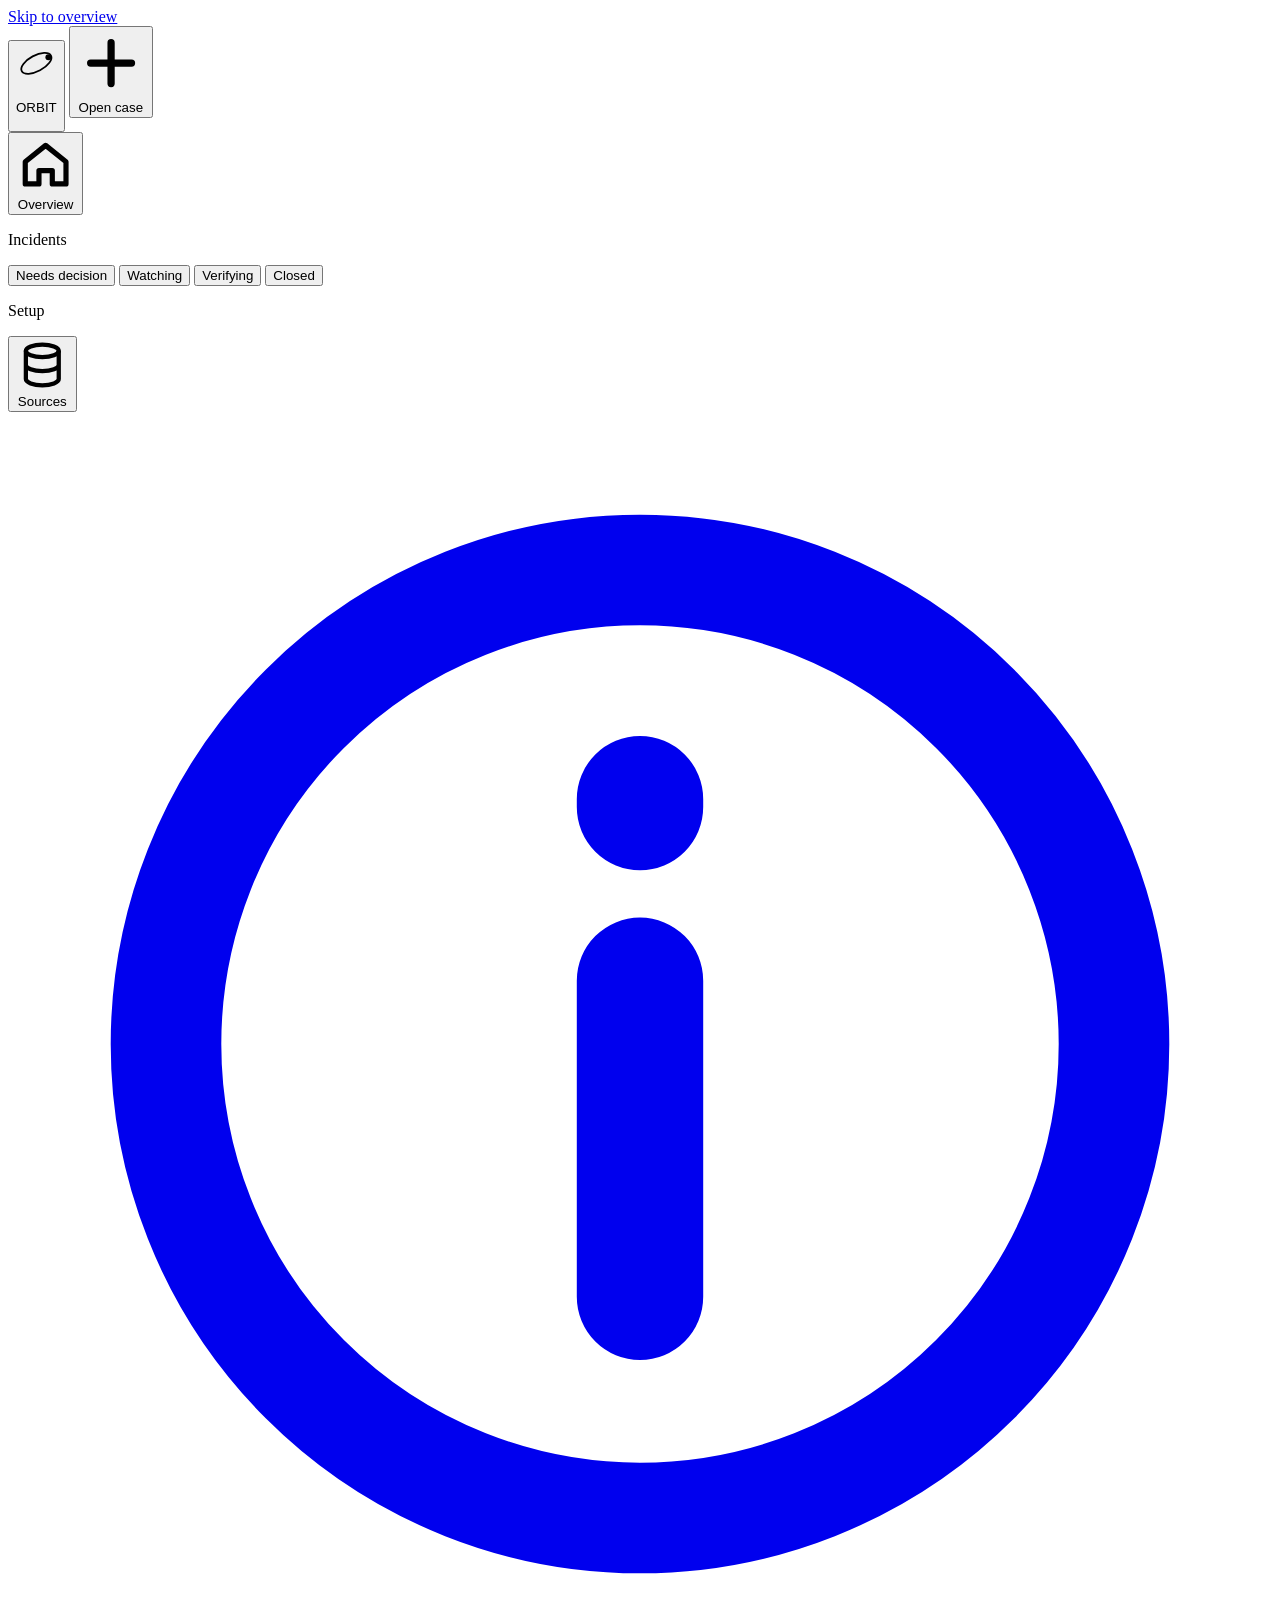
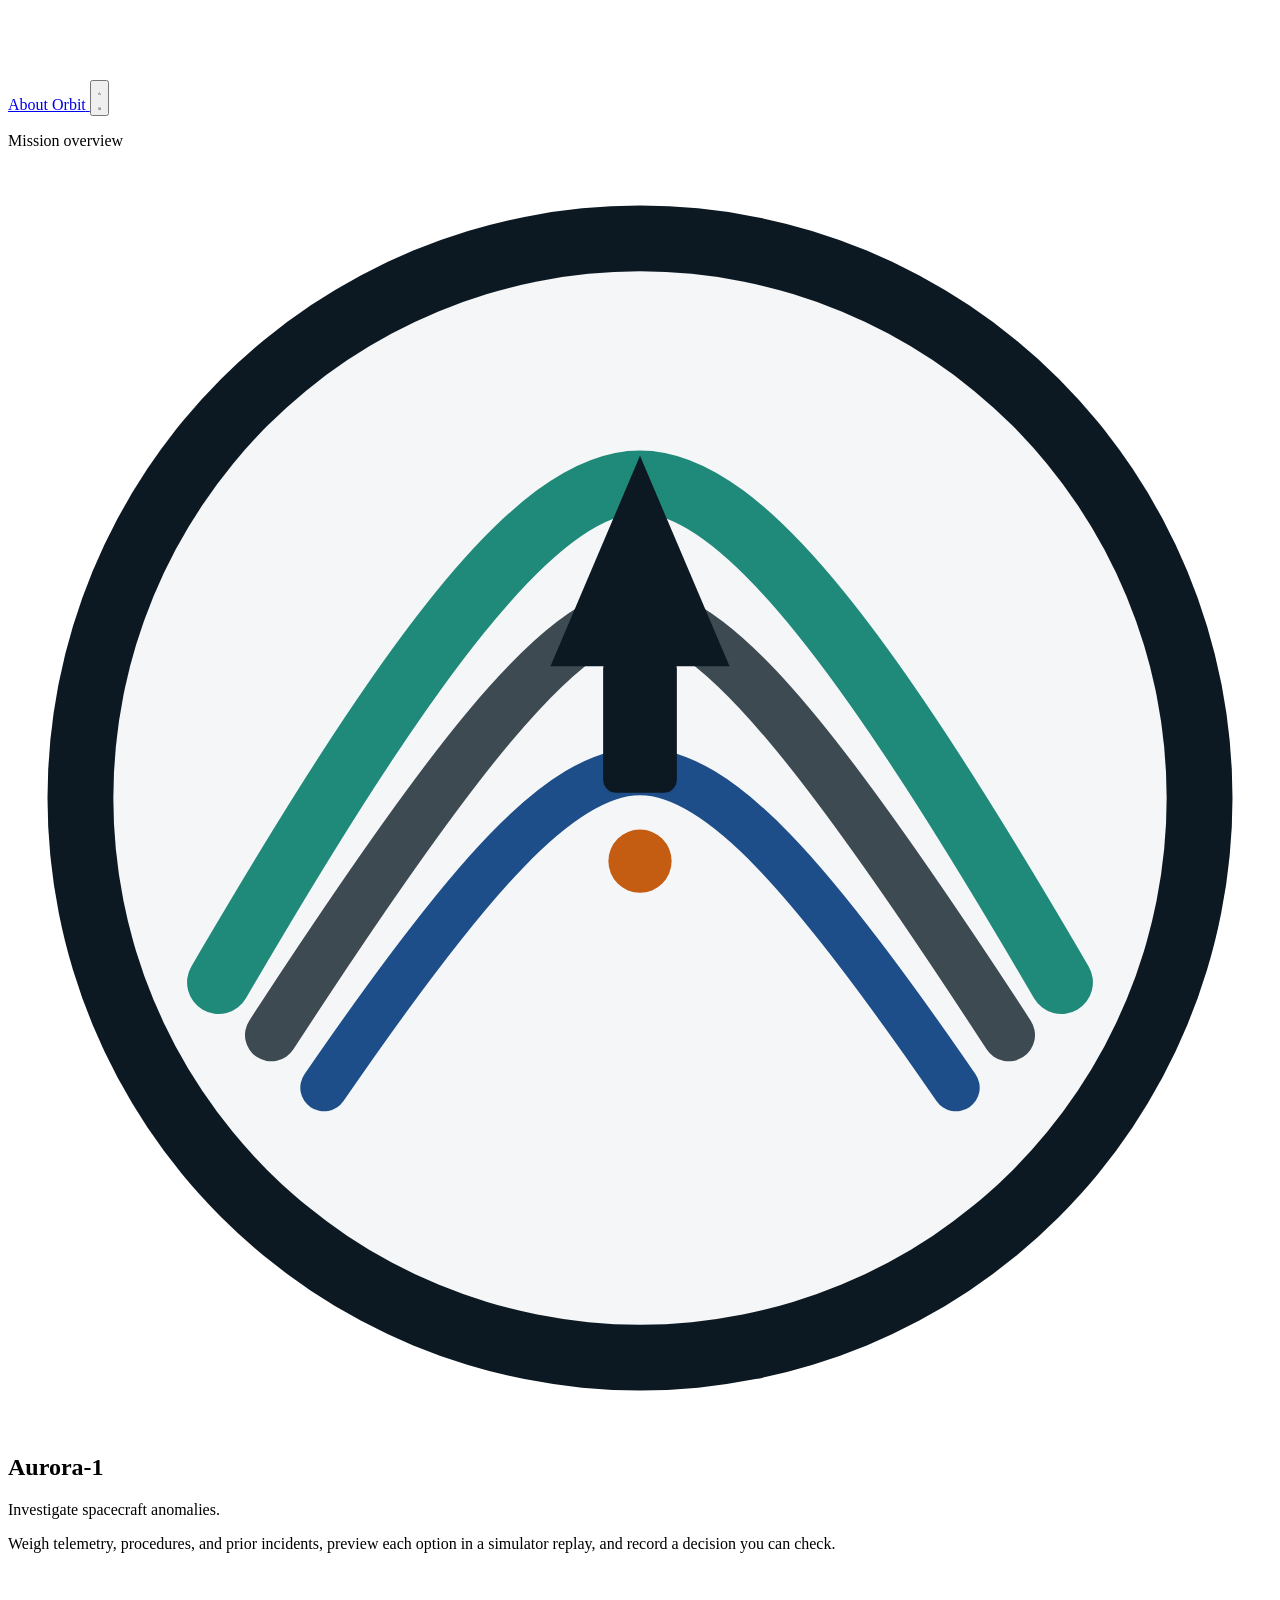
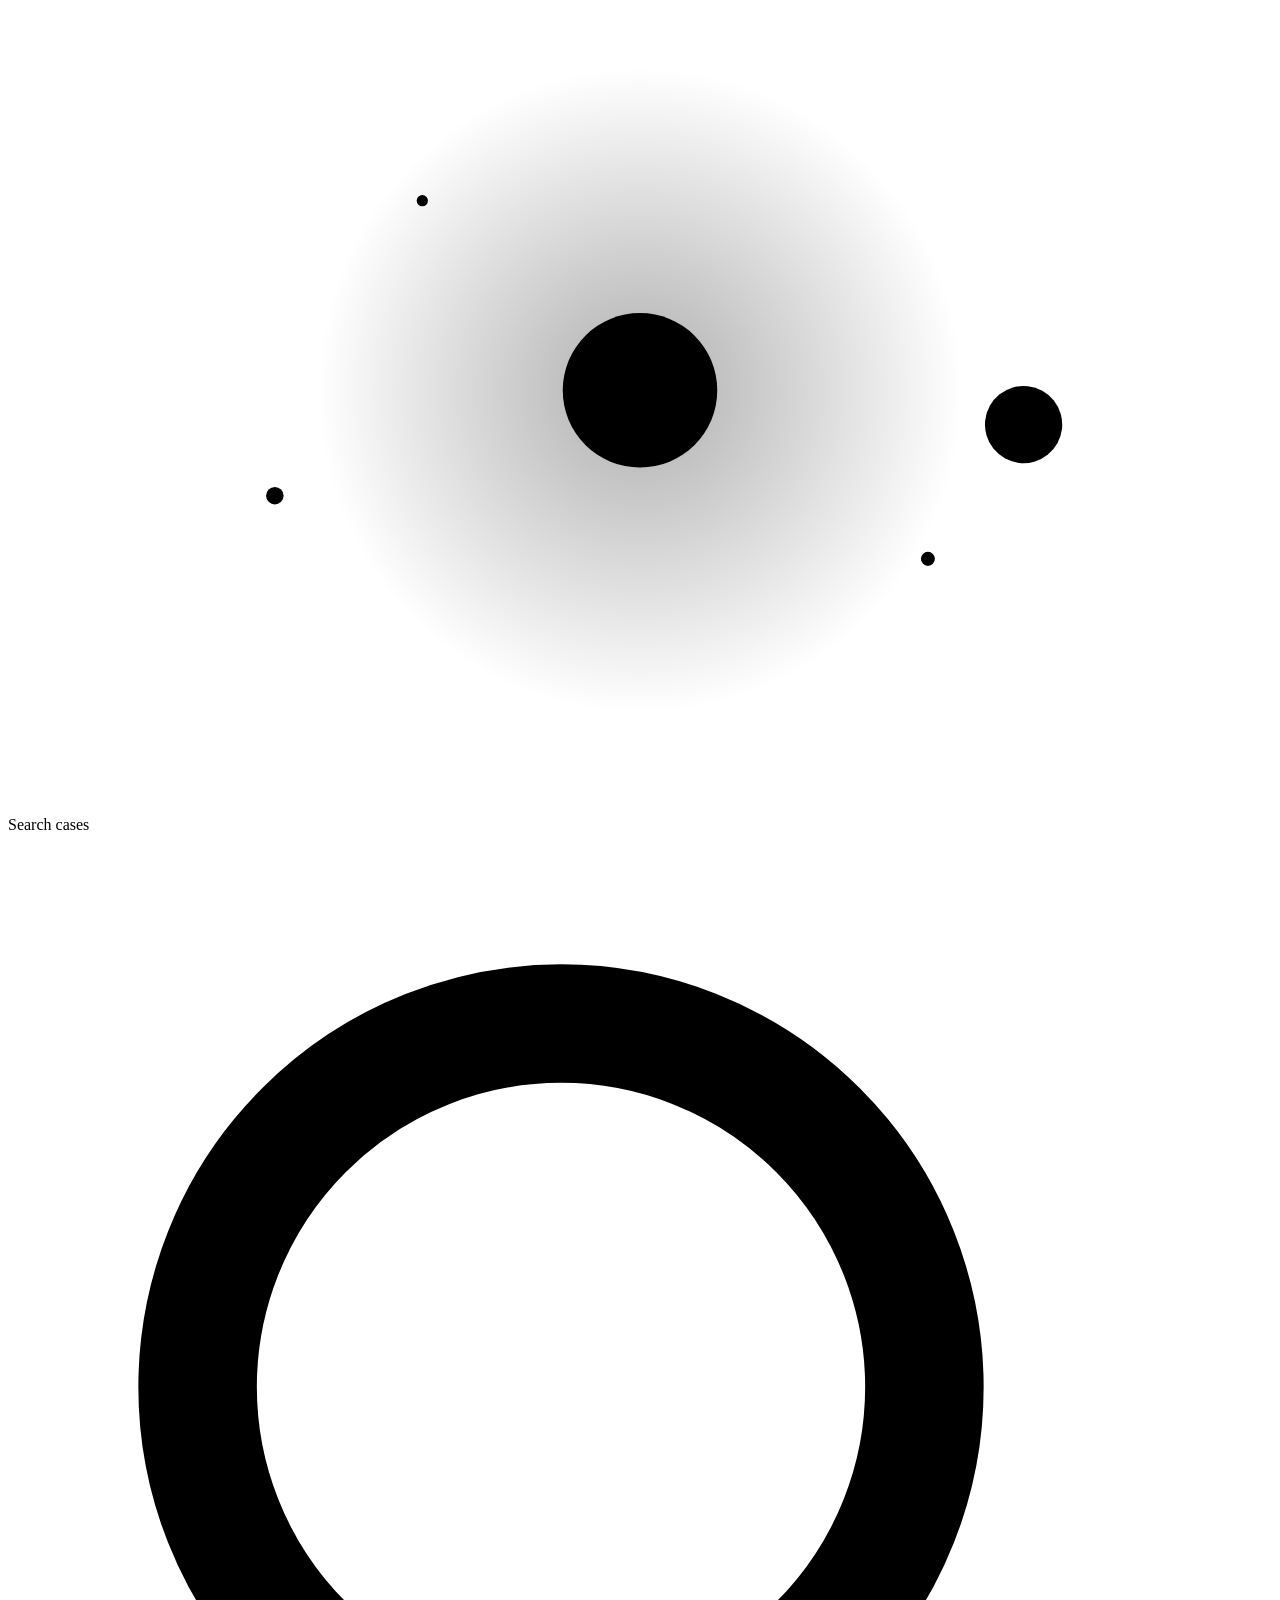
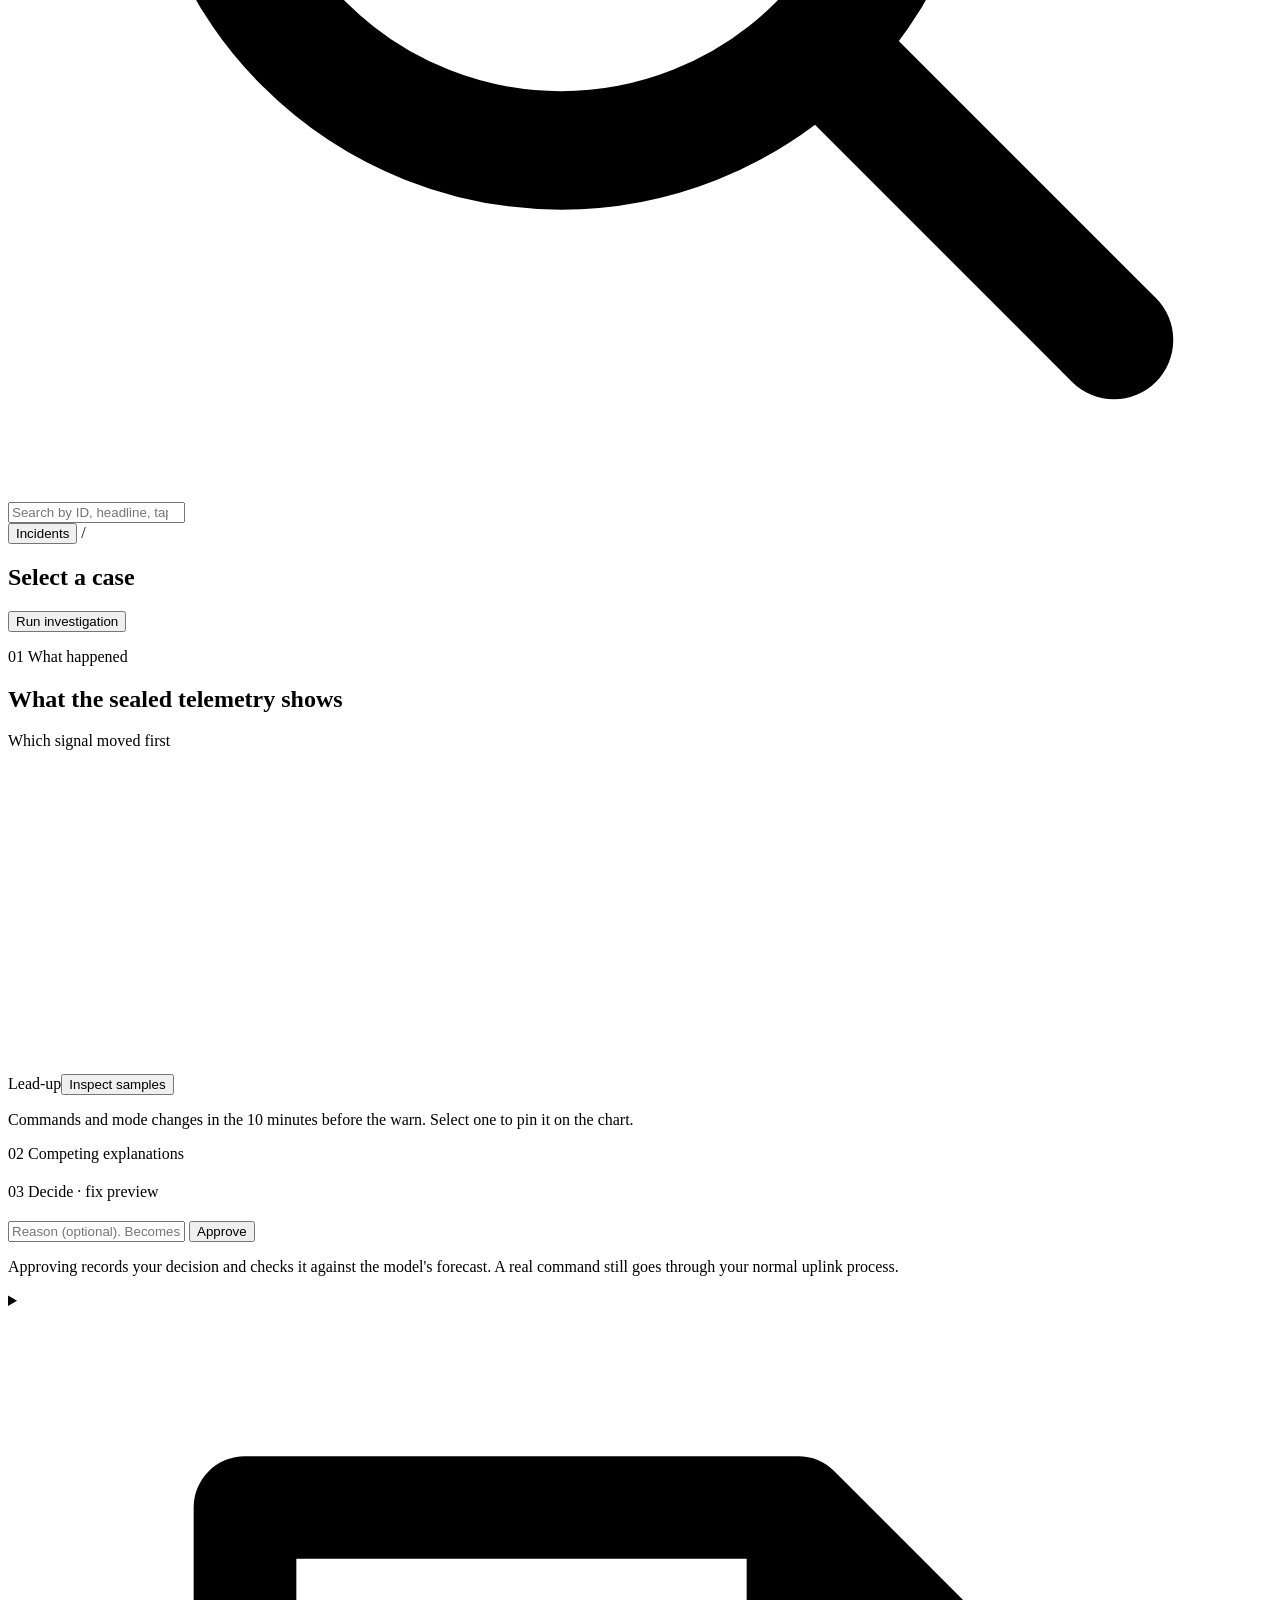
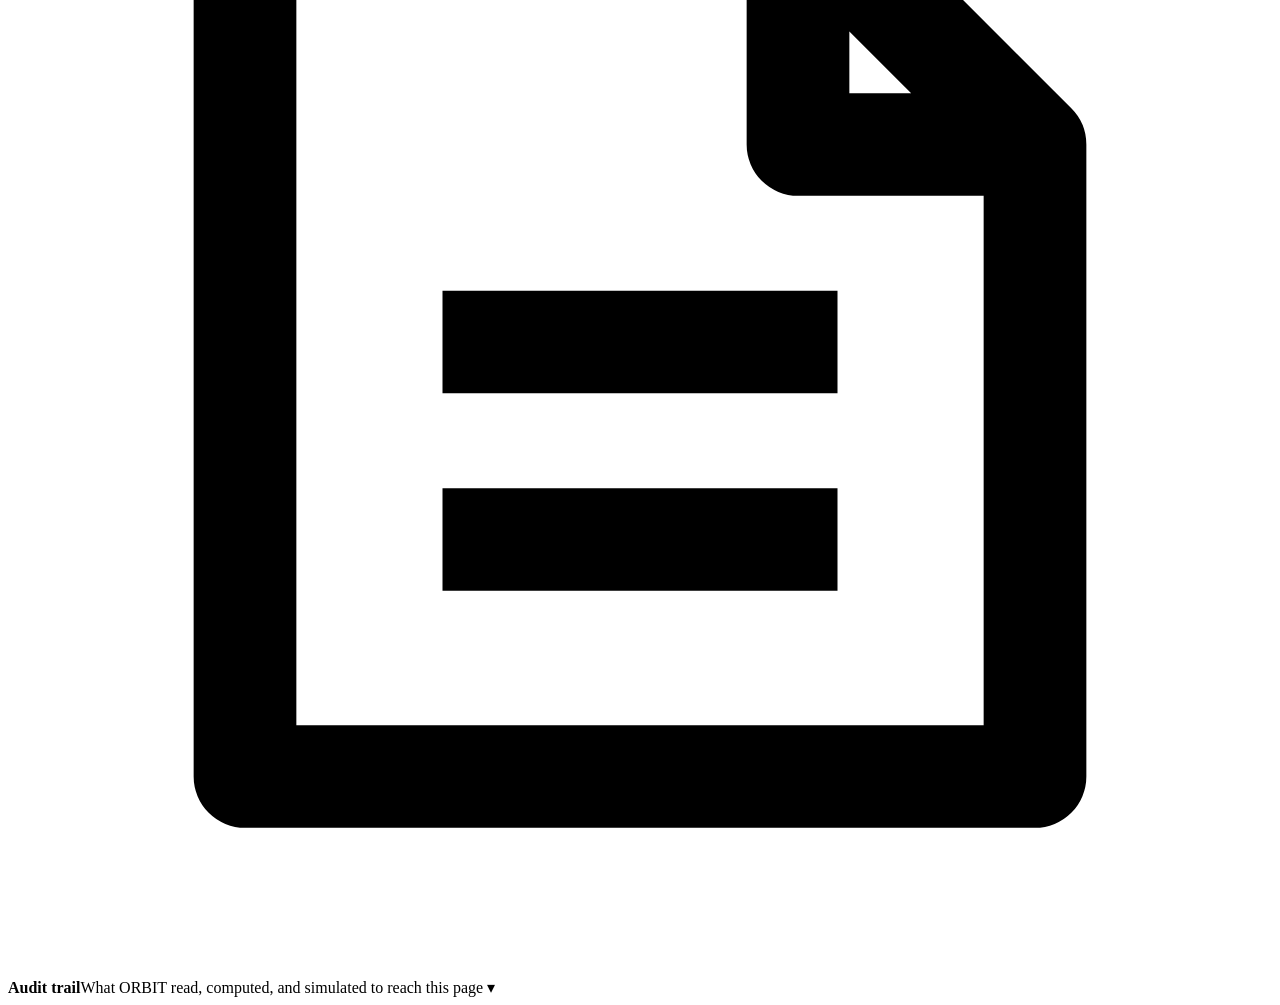
==== commit 8579ab7e: "Add a Sources page that connects a database or CSV history. A connect flow tests a read-only Postgre" ====
--- a/ui/index.html
+++ b/ui/index.html
@@ -10,9 +10,10 @@
       href="https://fonts.googleapis.com/css2?family=IBM+Plex+Mono:wght@400;500;600&family=IBM+Plex+Sans:ital,wght@0,400;0,500;0,600;1,400;1,500&display=swap"
       rel="stylesheet"
     />
-    <link rel="stylesheet" href="/static/styles.css?v=p2b" />
-    <link rel="stylesheet" href="/static/case.css?v=p2b" />
-    <link rel="stylesheet" href="/static/pages.css?v=p2b" />
+    <link rel="stylesheet" href="/static/styles.css?v=p2d" />
+    <link rel="stylesheet" href="/static/case.css?v=p2d" />
+    <link rel="stylesheet" href="/static/pages.css?v=p2e" />
+    <link rel="stylesheet" href="/static/sources.css?v=p3a" />
   </head>
   <body class="view-home">
     <a class="skip" href="#home" id="skip">Skip to overview</a>
@@ -45,6 +46,11 @@
           <button type="button" class="app-tab side-stage" data-stage="verifying" title="Verifying"><i class="stage-dot tone-signal" aria-hidden="true"></i><span class="side-label">Verifying</span><span class="n" data-stage-n="verifying"></span></button>
           <button type="button" class="app-tab side-stage" data-stage="closed" title="Closed"><i class="stage-dot tone-mute" aria-hidden="true"></i><span class="side-label">Closed</span><span class="n" data-stage-n="closed"></span></button>
         </div>
+        <p class="side-group">Setup</p>
+        <button type="button" class="app-tab" id="tab-sources" title="Sources">
+          <svg viewBox="0 0 16 16" aria-hidden="true"><ellipse cx="8" cy="3.6" rx="5" ry="1.9" fill="none" stroke="currentColor" stroke-width="1.3"/><path d="M3 3.6v8.6c0 1 2.2 1.9 5 1.9s5-.9 5-1.9V3.6M3 7.9c0 1 2.2 1.9 5 1.9s5-.9 5-1.9" fill="none" stroke="currentColor" stroke-width="1.3"/></svg>
+          <span class="side-label">Sources</span>
+        </button>
       </nav>
 
       <section class="side-recent" id="side-recent" aria-label="Recent cases" hidden></section>
@@ -148,6 +154,8 @@
           </div>
         </section>
 
+        <section class="sources-desk" id="sources-desk" aria-label="Sources"></section>
+
         <div class="case-desk" id="case-desk">
           <section class="c-card case-head" id="case-head">
             <div class="case-crumb">
@@ -222,6 +230,7 @@
                 <p class="lede" id="decide-lede"></p>
               </div>
             </div>
+            <div class="conf" id="conf" hidden></div>
             <div class="options" id="options"></div>
             <div class="viz" id="viz-preview" hidden>
               <div class="viz-title"><span>What happens next</span><span class="legend" id="preview-legend"></span></div>
@@ -231,7 +240,7 @@
               <input id="decide-note" placeholder="Reason (optional). Becomes part of the case record." autocomplete="off" />
               <button type="button" class="btn" id="approve">Approve</button>
             </div>
-            <p class="guard">Approving records your decision and replays it in the simulator to verify. A real command still goes through your normal uplink process.</p>
+            <p class="guard">Approving records your decision and checks it against the model's forecast. A real command still goes through your normal uplink process.</p>
           </section>
 
           <section class="c-card verify" id="sec-verify" hidden>
@@ -345,7 +354,8 @@
       </div>
     </div>
 
-    <script src="/static/case.js?v=p2b"></script>
-    <script src="/static/app.js?v=p2b"></script>
+    <script src="/static/case.js?v=p2e"></script>
+    <script src="/static/sources.js?v=p3d"></script>
+    <script src="/static/app.js?v=p2d"></script>
   </body>
 </html>
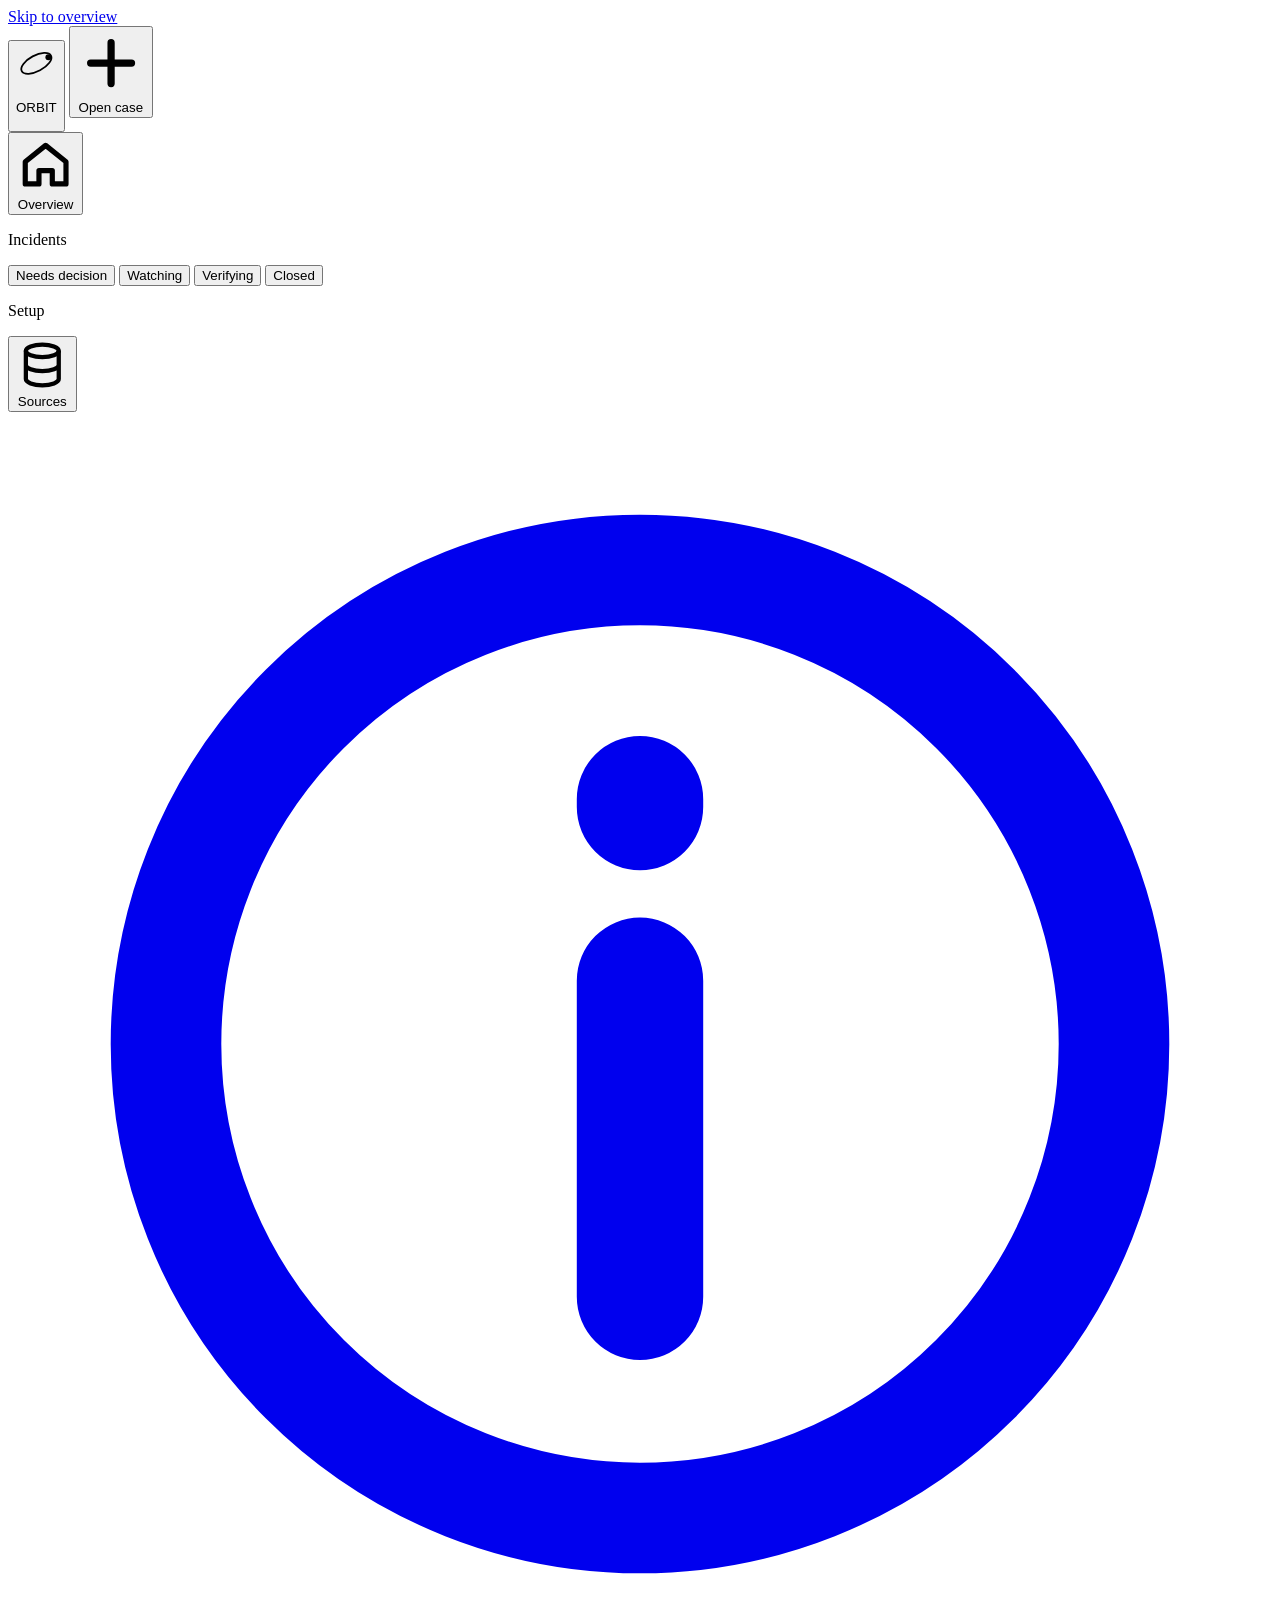
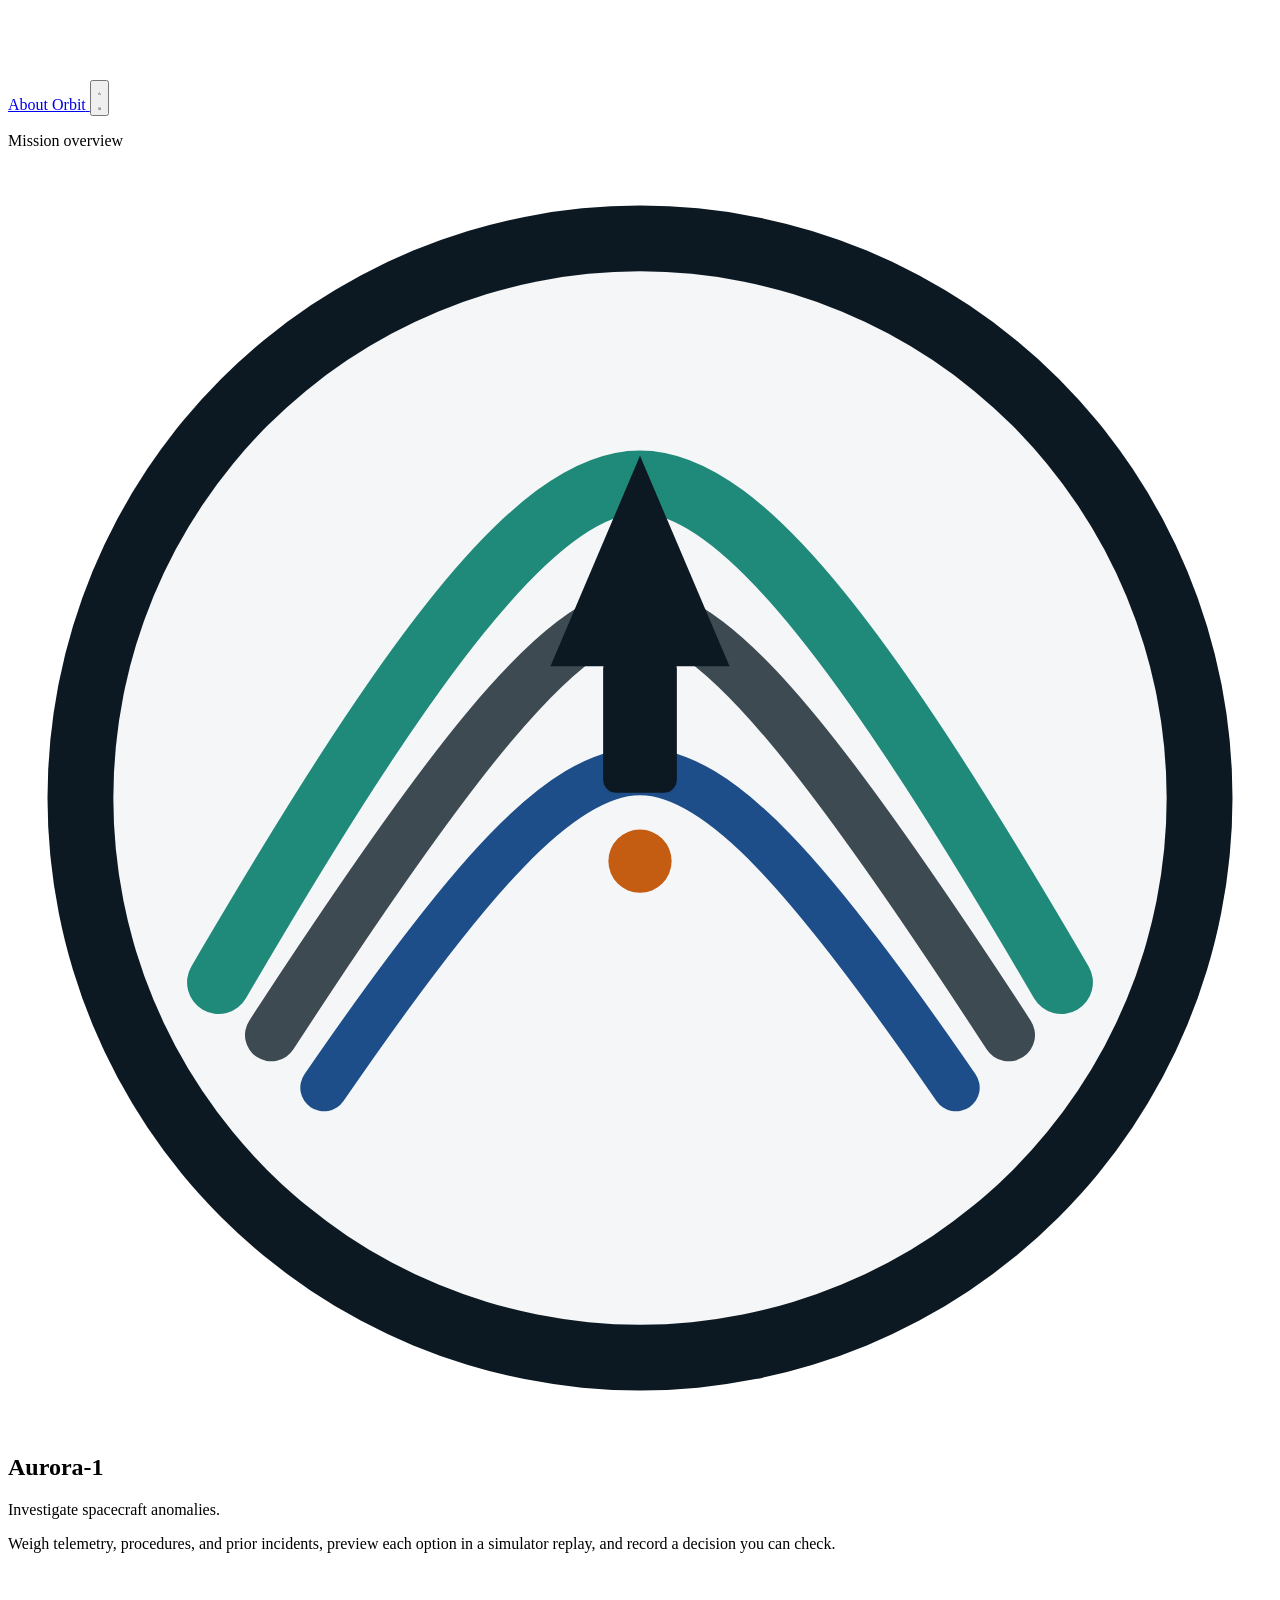
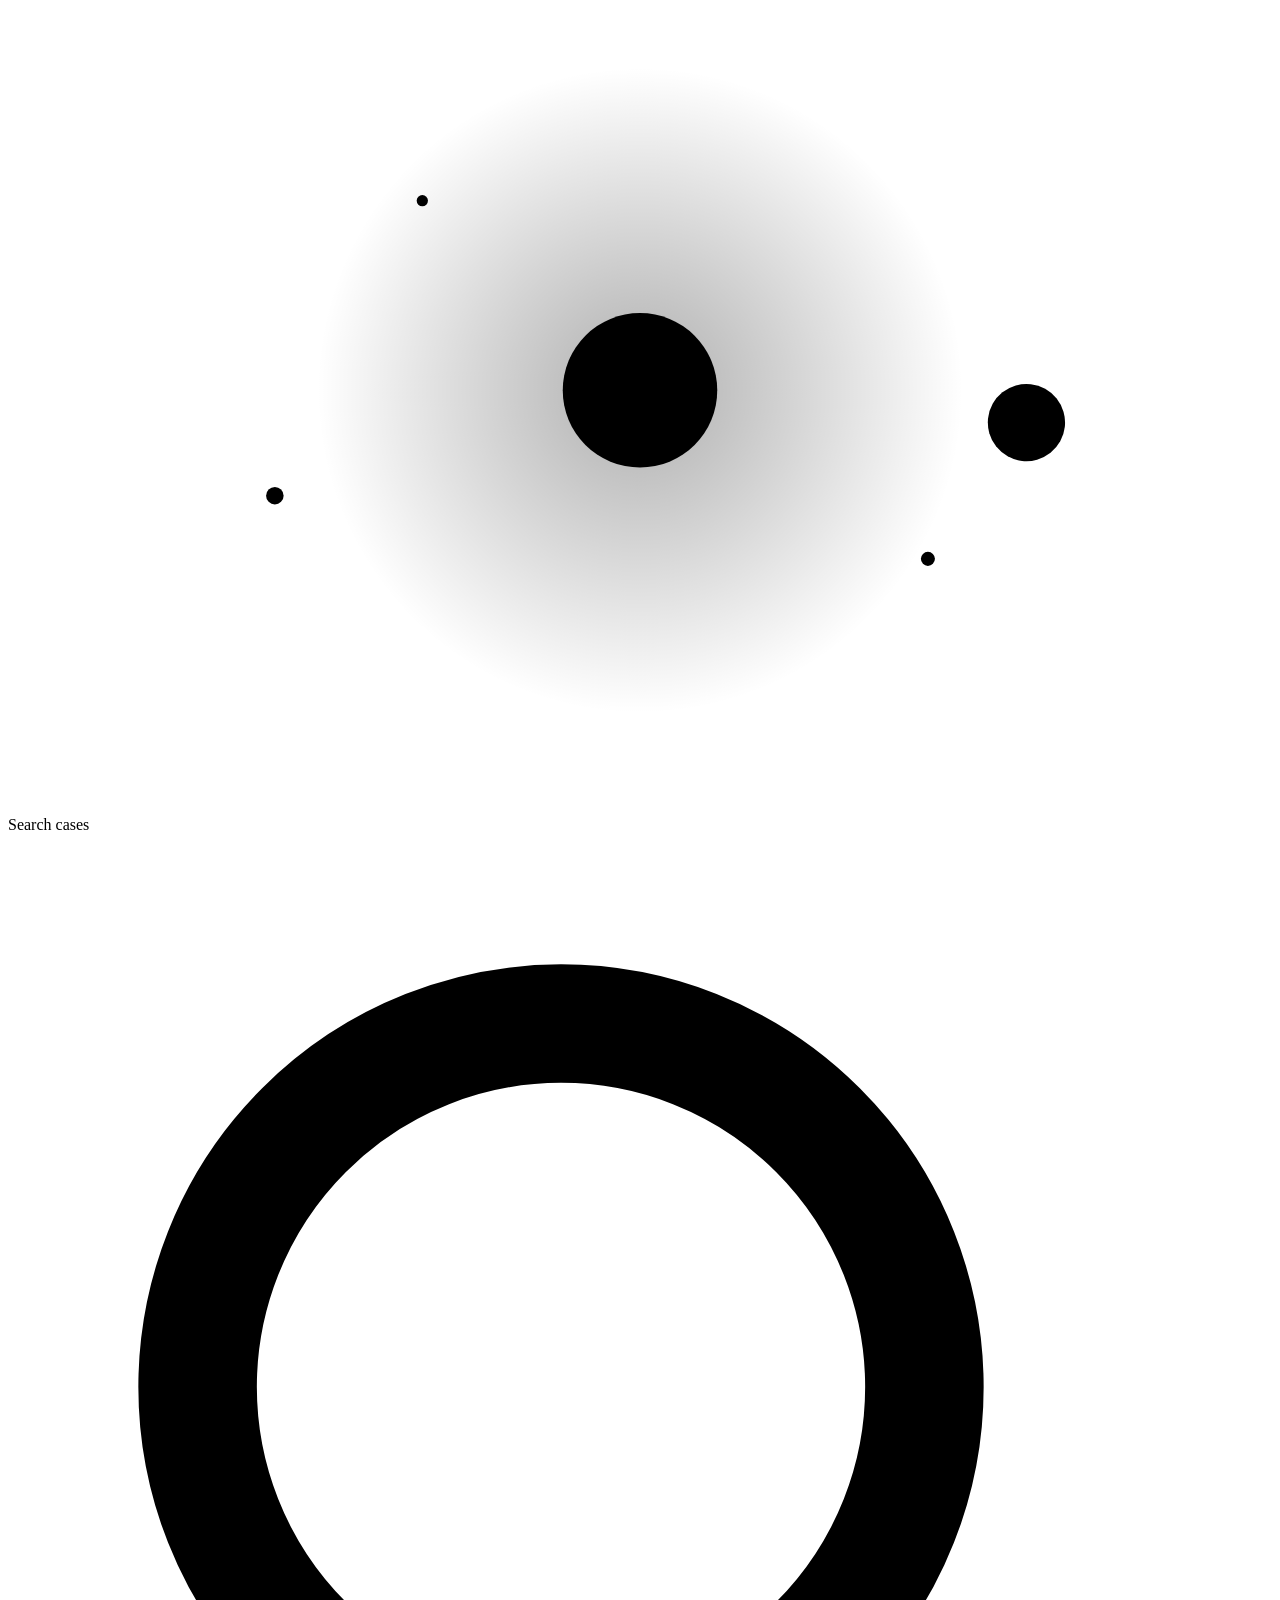
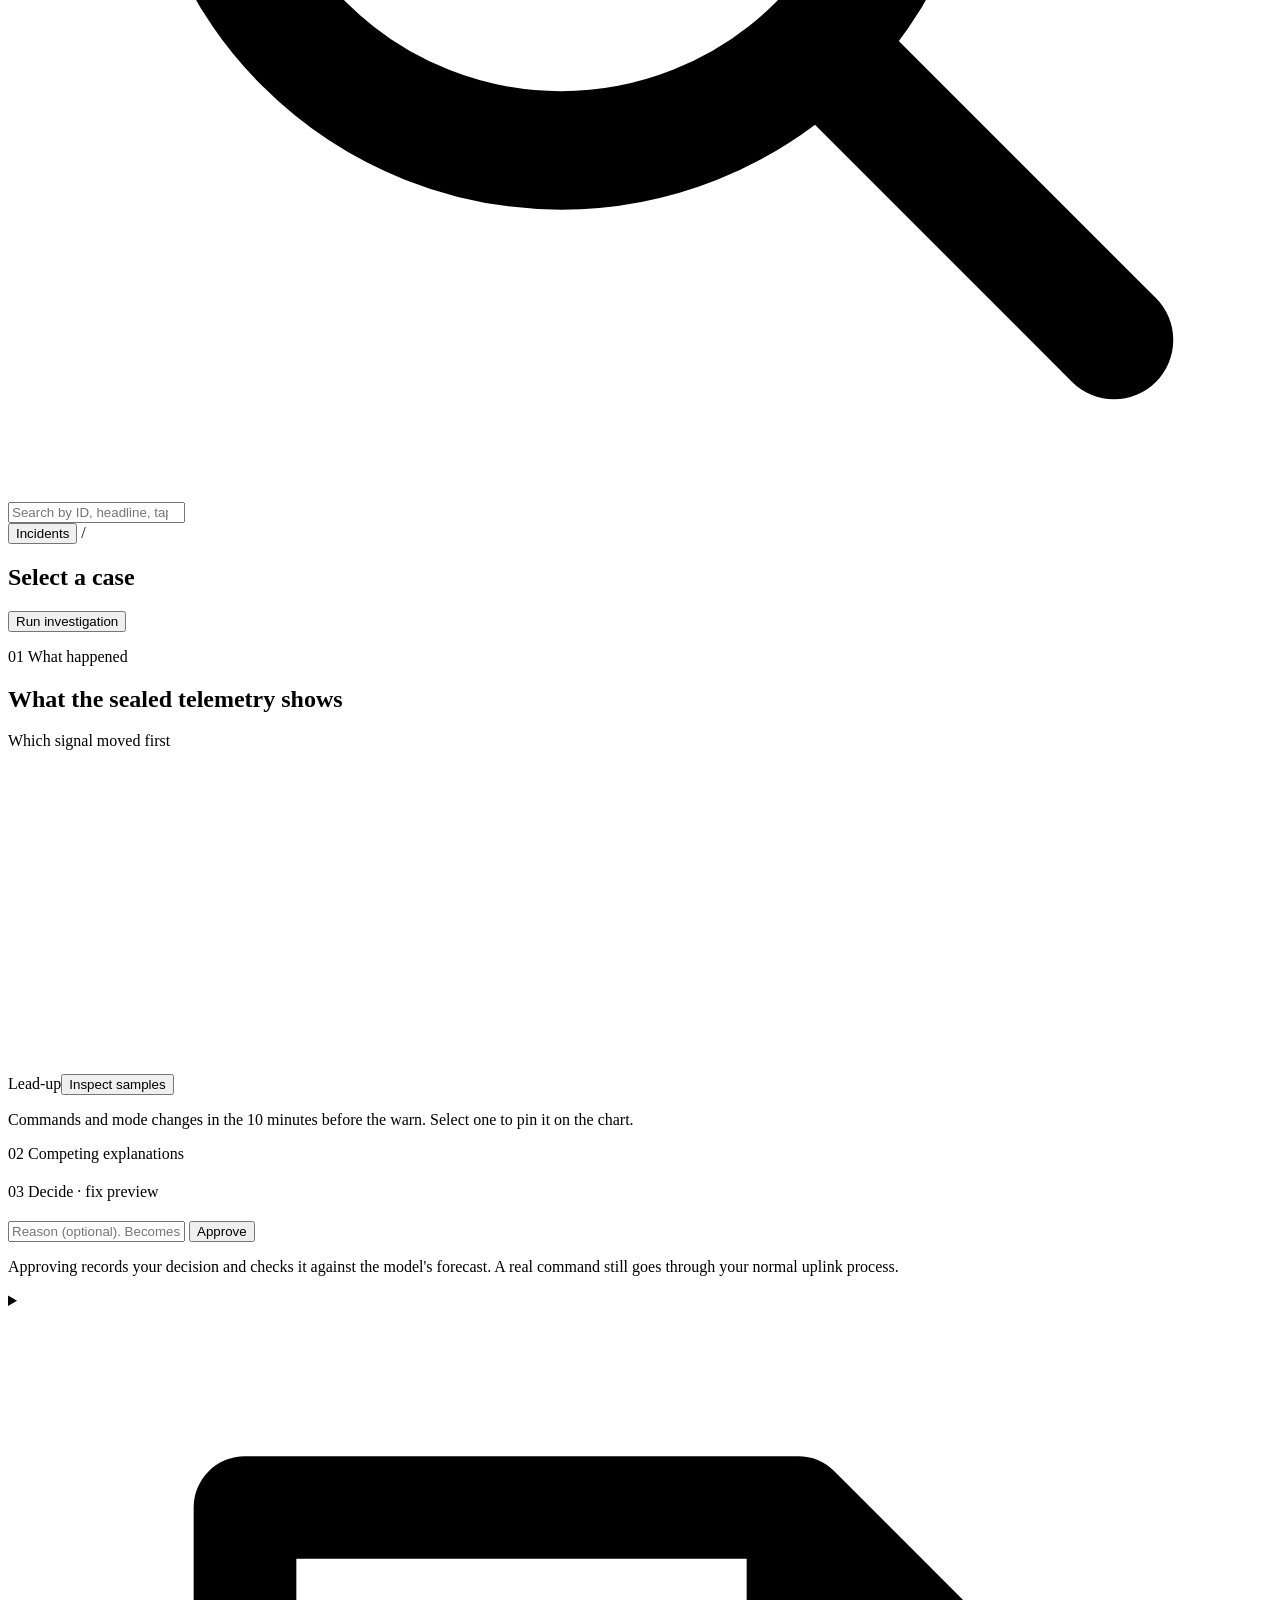
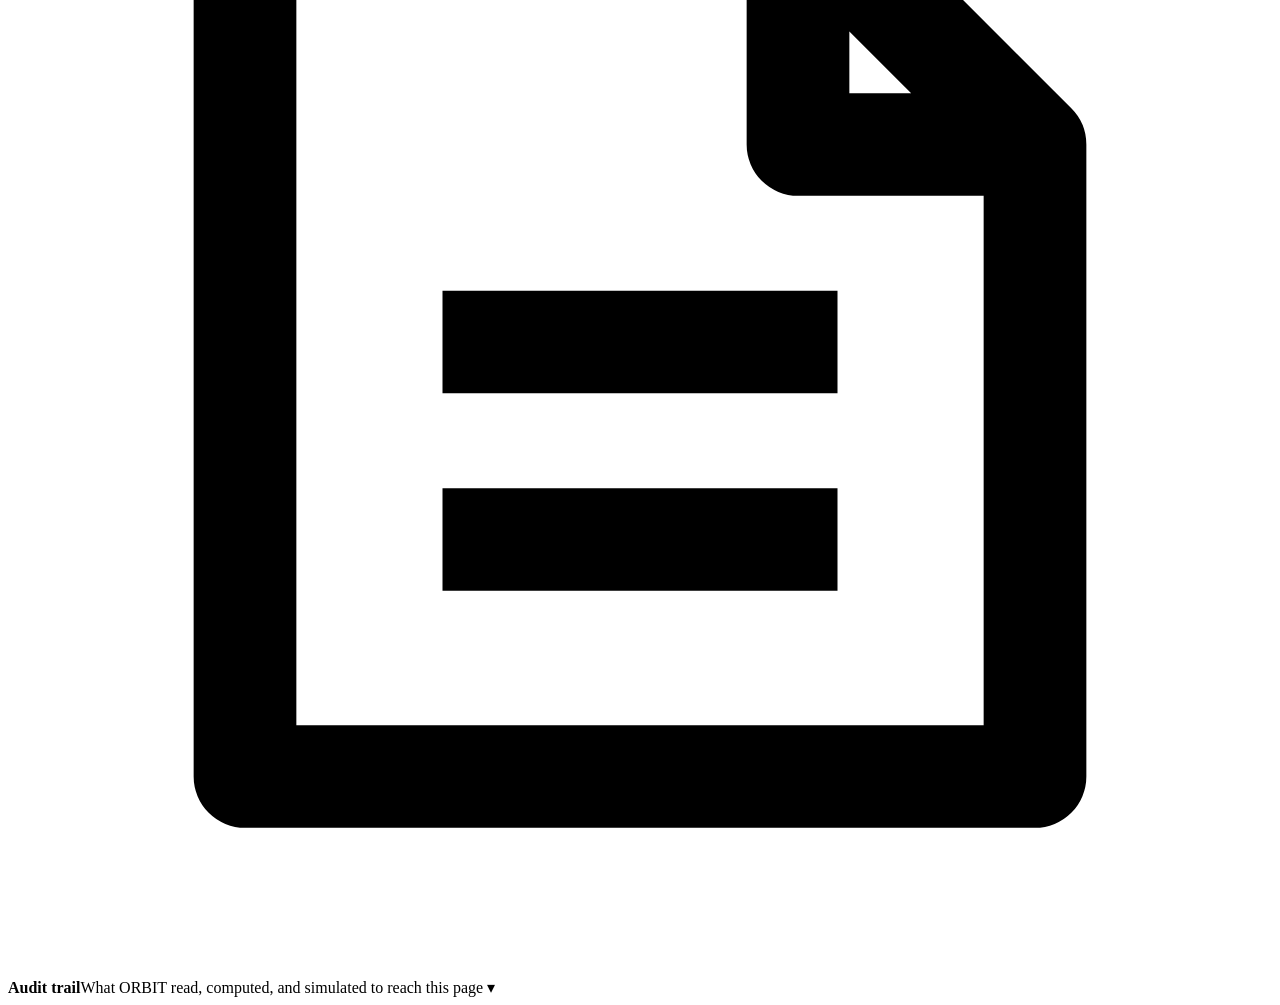
==== commit fd30c389: "Open cases on alarms found in the connected history. Find alarm episodes (two samples past warn, rel" ====
--- a/ui/index.html
+++ b/ui/index.html
@@ -11,9 +11,9 @@
       rel="stylesheet"
     />
     <link rel="stylesheet" href="/static/styles.css?v=p2d" />
-    <link rel="stylesheet" href="/static/case.css?v=p2d" />
+    <link rel="stylesheet" href="/static/case.css?v=p4a" />
     <link rel="stylesheet" href="/static/pages.css?v=p2e" />
-    <link rel="stylesheet" href="/static/sources.css?v=p3a" />
+    <link rel="stylesheet" href="/static/sources.css?v=p4b" />
   </head>
   <body class="view-home">
     <a class="skip" href="#home" id="skip">Skip to overview</a>
@@ -235,6 +235,7 @@
             <div class="viz" id="viz-preview" hidden>
               <div class="viz-title"><span>What happens next</span><span class="legend" id="preview-legend"></span></div>
               <svg class="chart" id="chart-preview" viewBox="0 0 1000 240"></svg>
+              <p class="preview-actual" id="preview-actual" hidden></p>
             </div>
             <div class="decide-form" id="decide-form">
               <input id="decide-note" placeholder="Reason (optional). Becomes part of the case record." autocomplete="off" />
@@ -300,6 +301,7 @@
           <p class="slip-stub-note">Pick the alarm and an archive tape. ORBIT seals that telemetry window for investigation. It doesn't detect anomalies.</p>
         </aside>
         <form class="slip-body" id="new-incident">
+          <section class="slip-step slip-history" id="slip-history" hidden></section>
           <input type="hidden" name="alarm" id="incident-alarm-value" value="" />
           <input type="hidden" name="run_id" id="incident-run-value" value="" />
           <section class="slip-step">
@@ -354,8 +356,8 @@
       </div>
     </div>
 
-    <script src="/static/case.js?v=p2e"></script>
-    <script src="/static/sources.js?v=p3d"></script>
-    <script src="/static/app.js?v=p2d"></script>
+    <script src="/static/case.js?v=p4c"></script>
+    <script src="/static/sources.js?v=p4b"></script>
+    <script src="/static/app.js?v=p4a"></script>
   </body>
 </html>
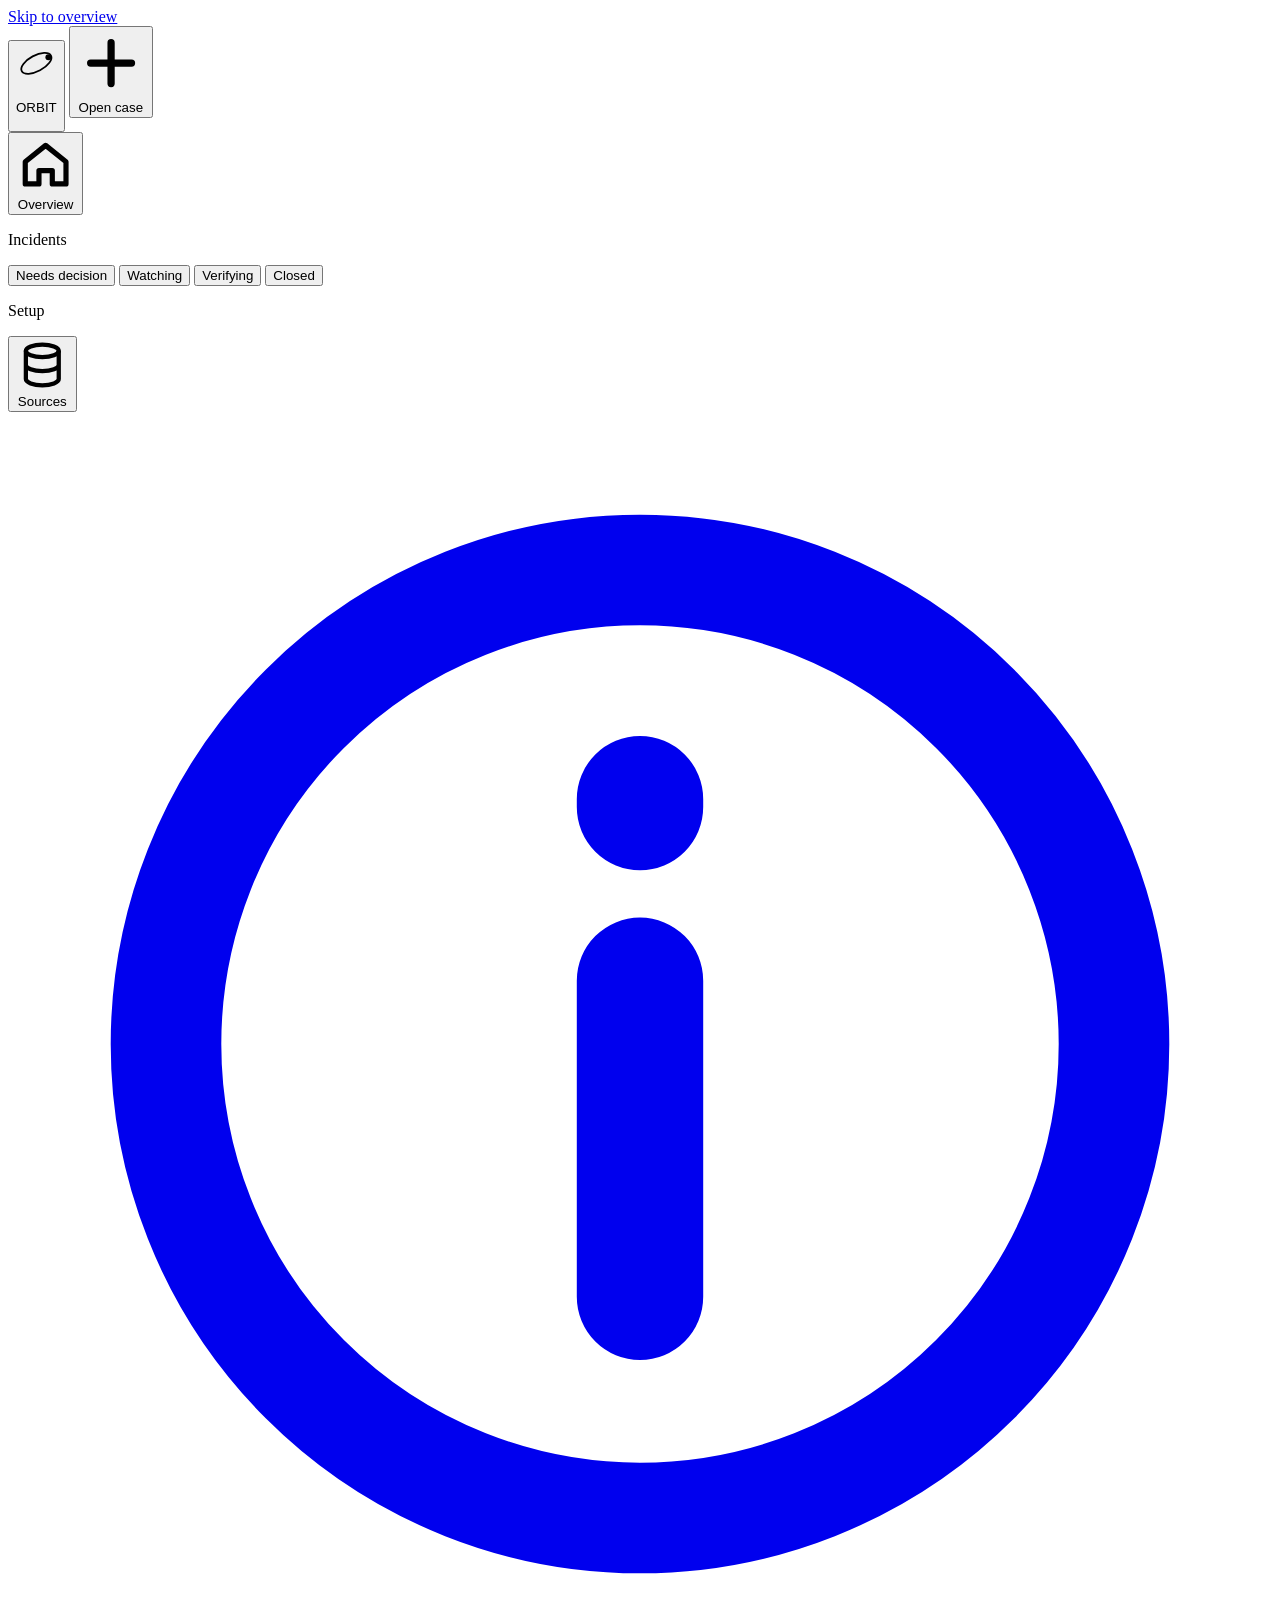
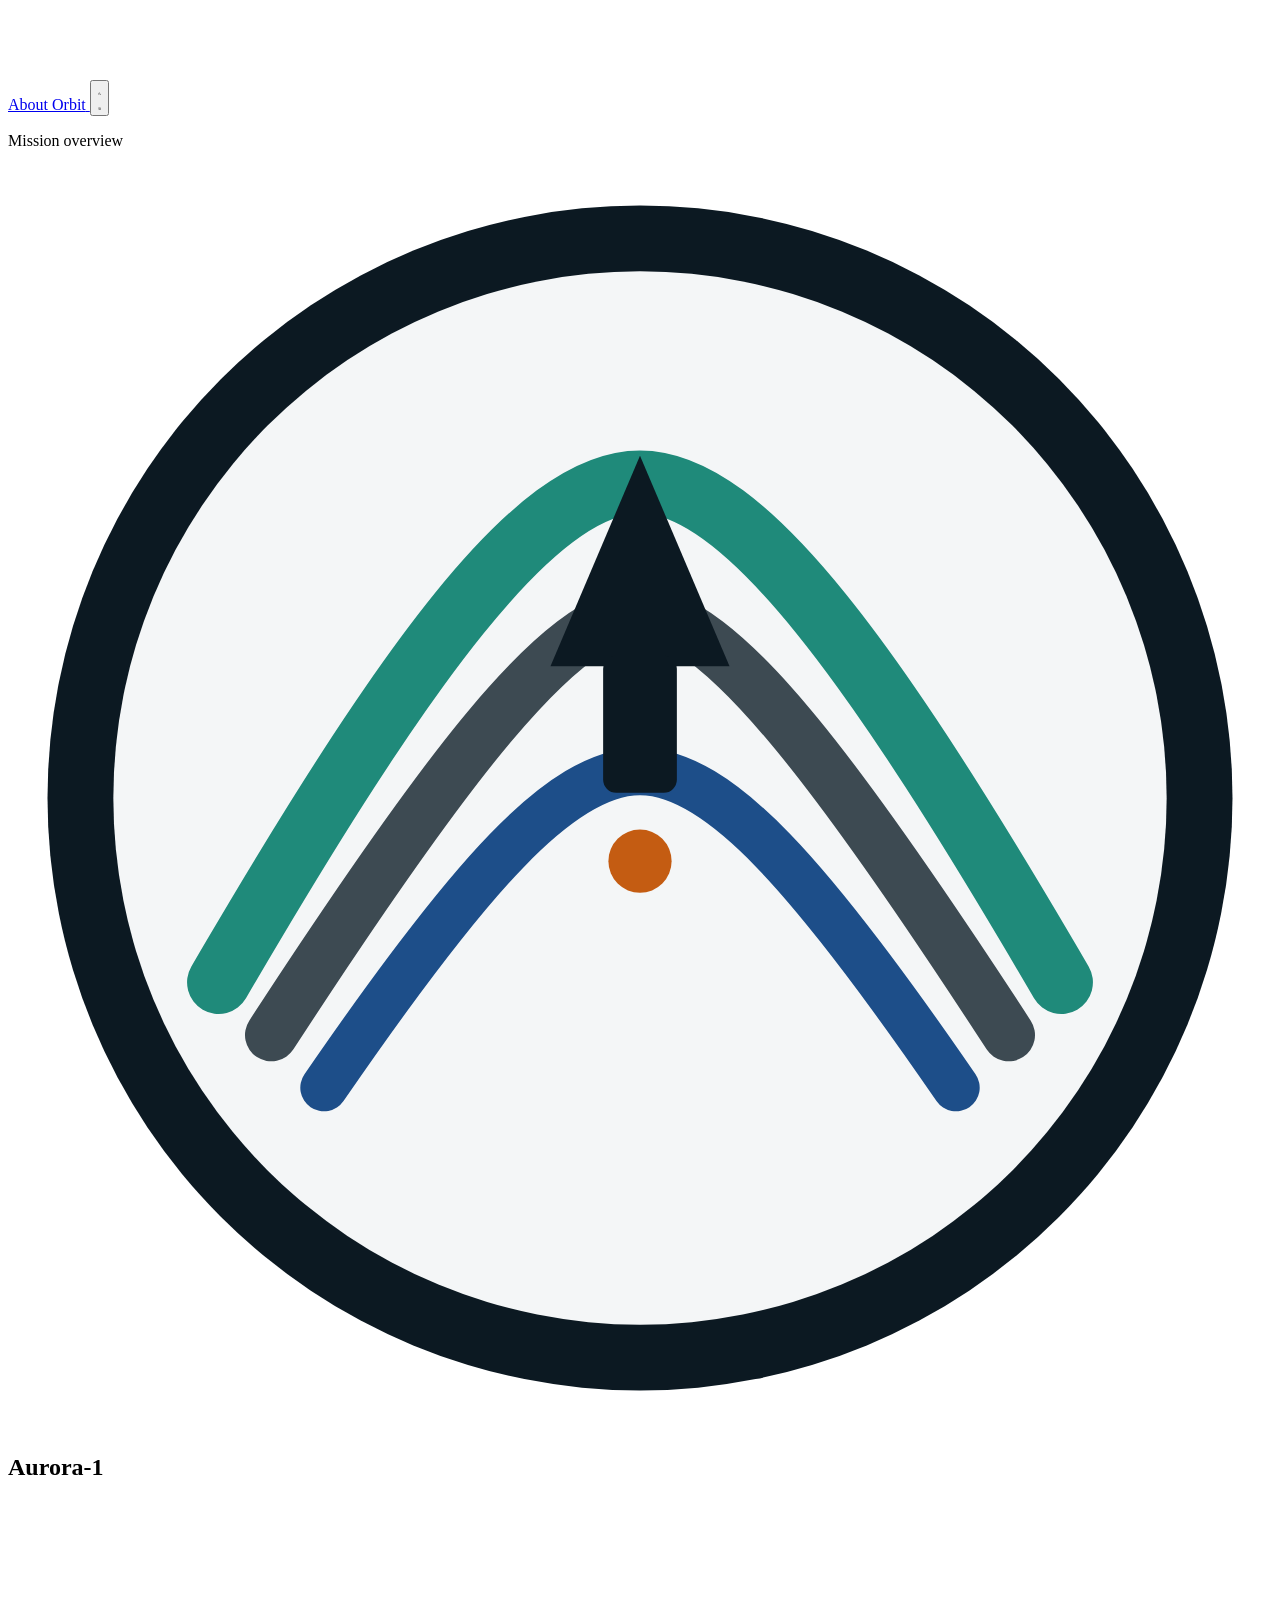
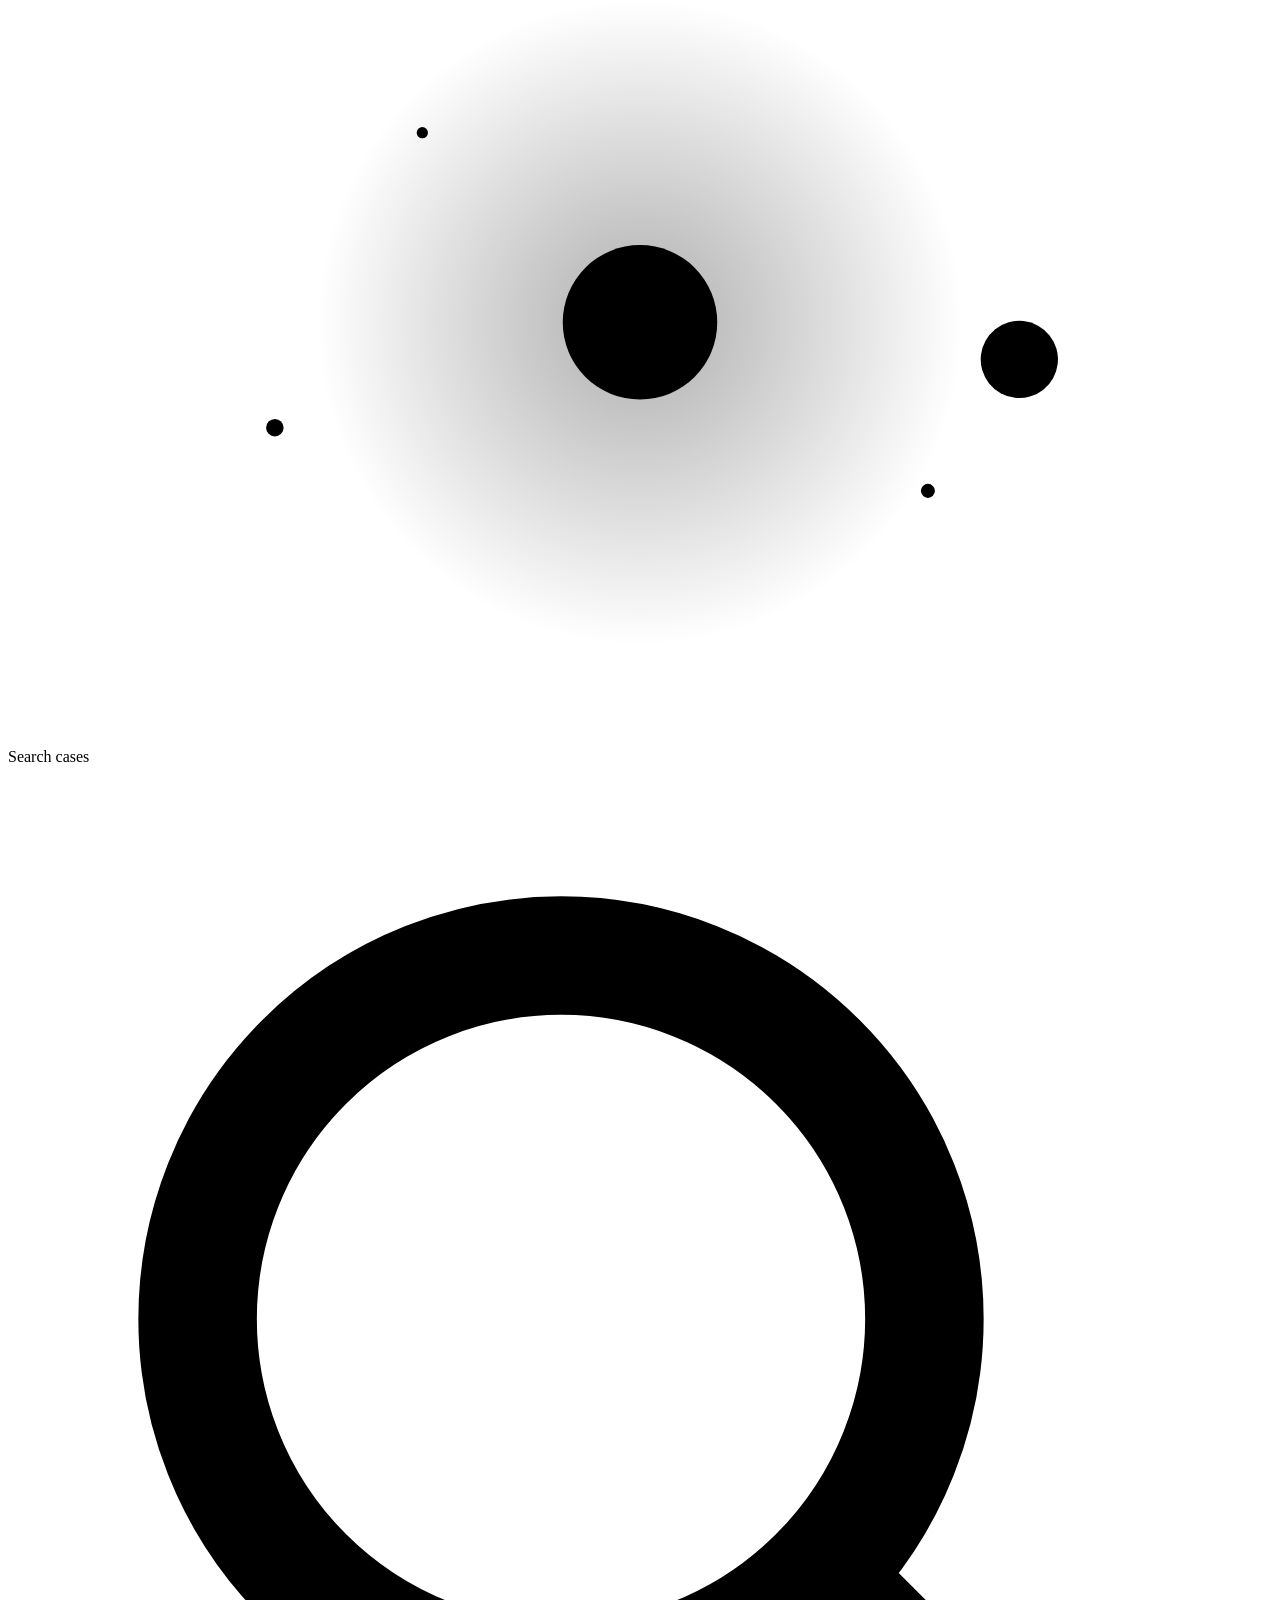
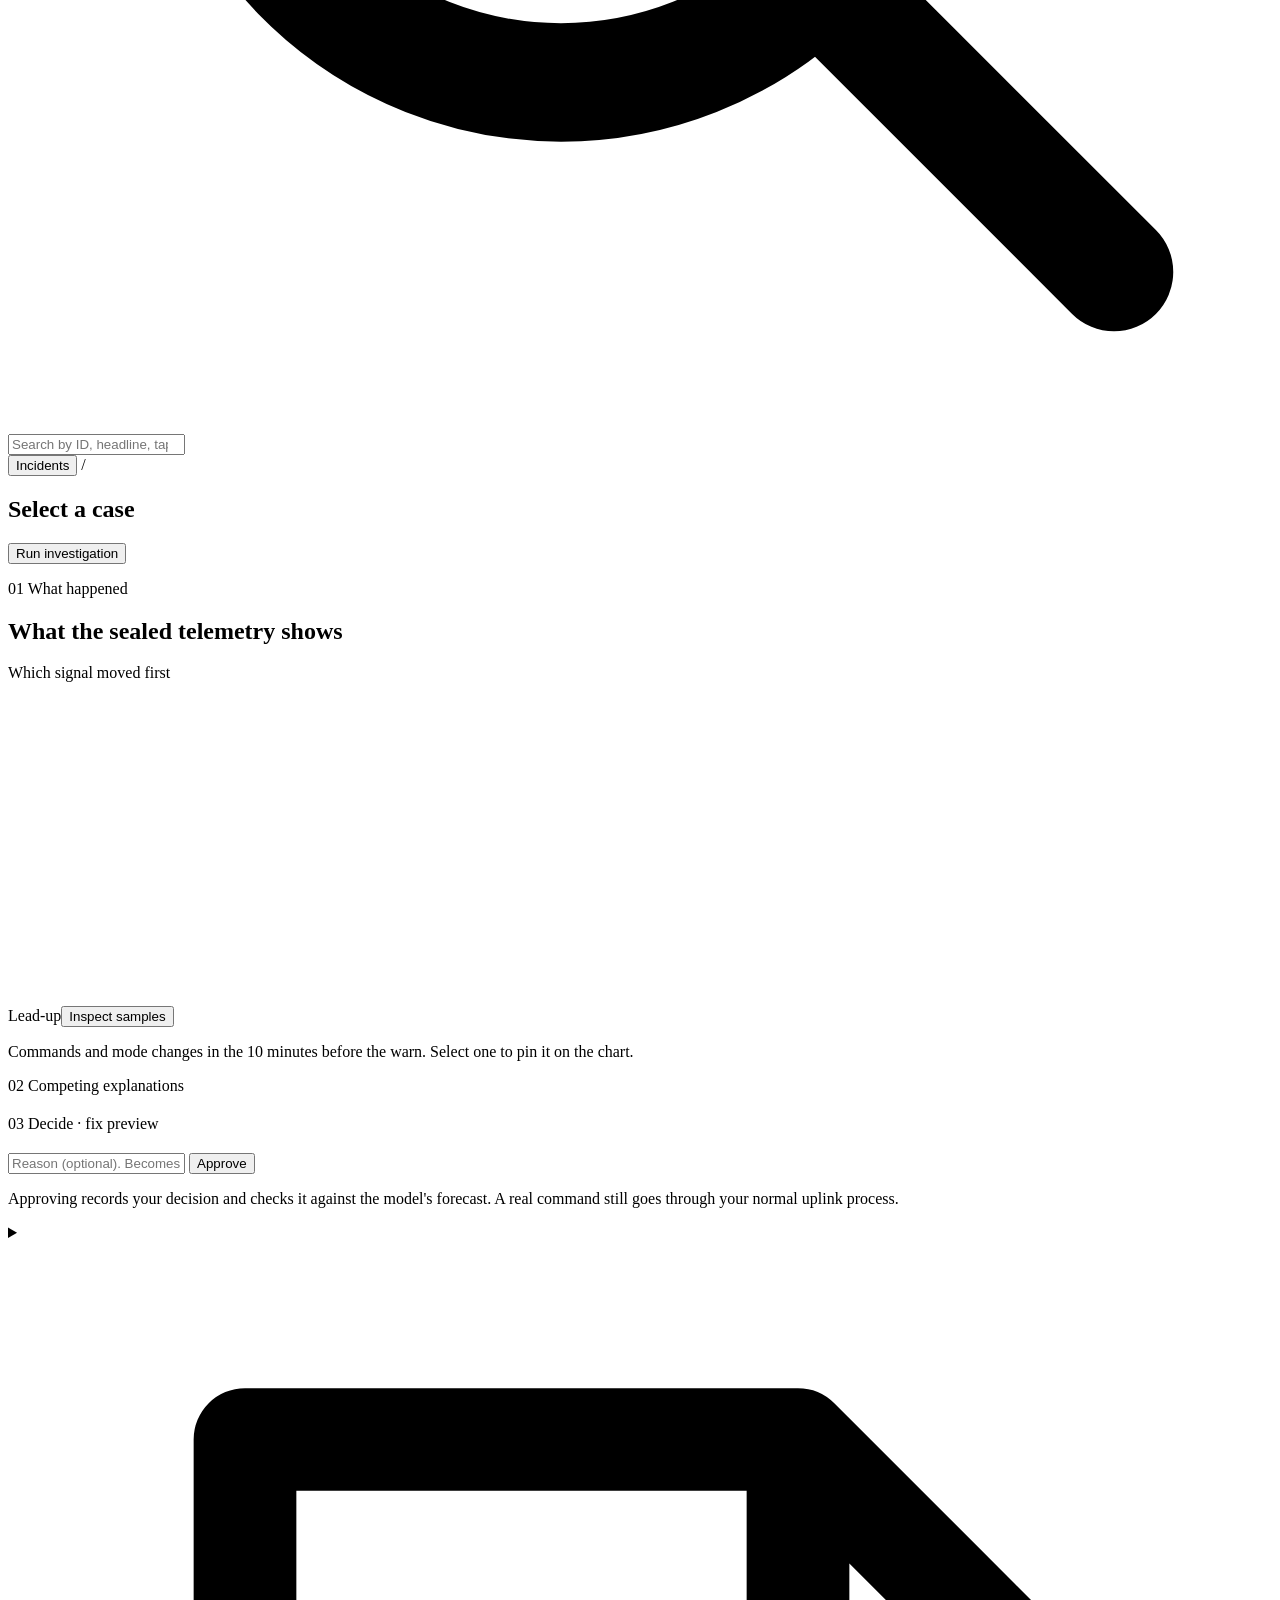
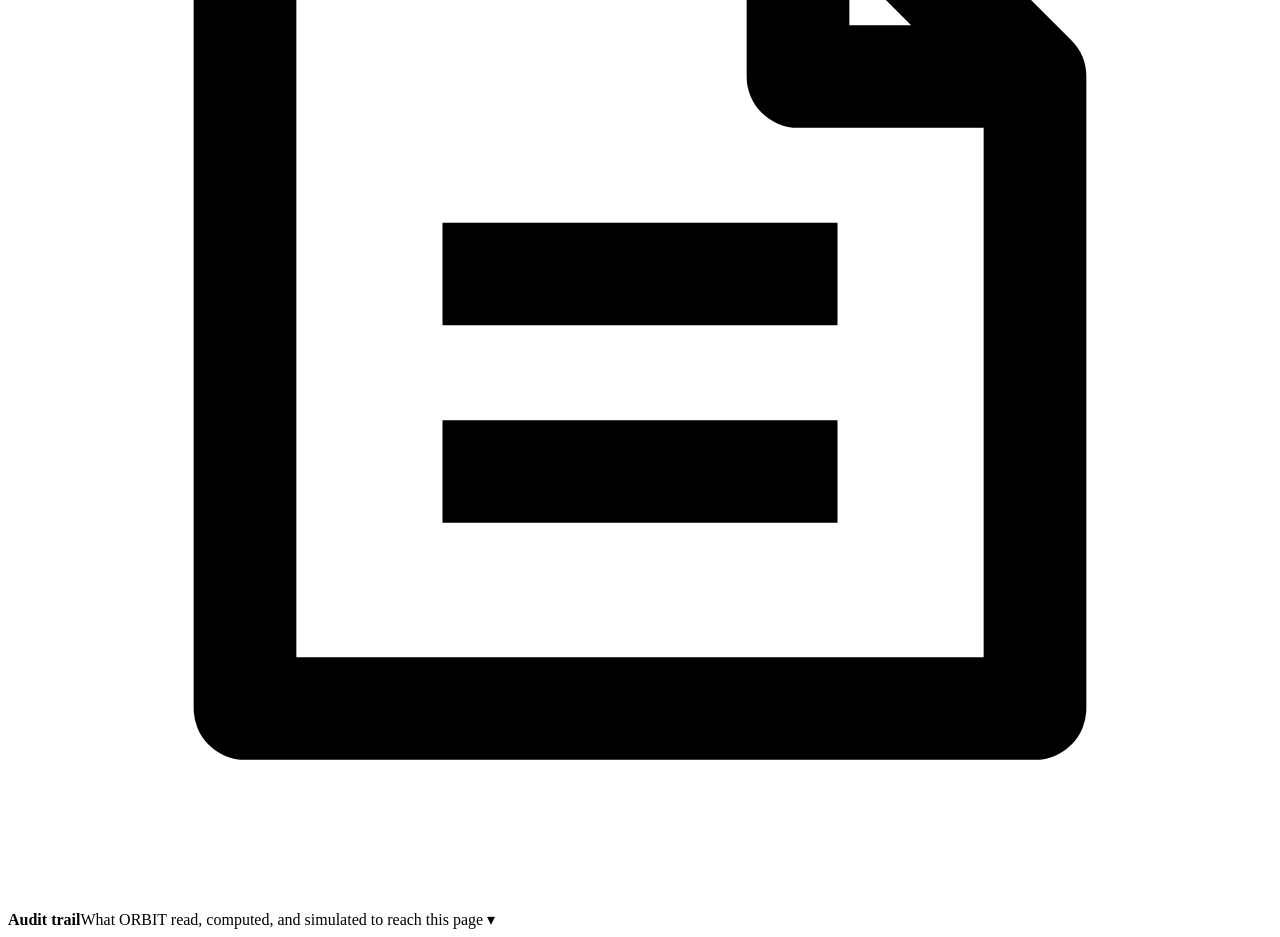
==== commit 3bb7f0e9: "Show mission status on Overview and trim the sidebar. Replace the Overview tagline with how fresh th" ====
--- a/ui/index.html
+++ b/ui/index.html
@@ -10,9 +10,9 @@
       href="https://fonts.googleapis.com/css2?family=IBM+Plex+Mono:wght@400;500;600&family=IBM+Plex+Sans:ital,wght@0,400;0,500;0,600;1,400;1,500&display=swap"
       rel="stylesheet"
     />
-    <link rel="stylesheet" href="/static/styles.css?v=p2d" />
+    <link rel="stylesheet" href="/static/styles.css?v=p5c" />
     <link rel="stylesheet" href="/static/case.css?v=p4a" />
-    <link rel="stylesheet" href="/static/pages.css?v=p2e" />
+    <link rel="stylesheet" href="/static/pages.css?v=p5d" />
     <link rel="stylesheet" href="/static/sources.css?v=p4b" />
   </head>
   <body class="view-home">
@@ -53,7 +53,6 @@
         </button>
       </nav>
 
-      <section class="side-recent" id="side-recent" aria-label="Recent cases" hidden></section>
 
       <div class="side-foot">
         <a class="side-link" href="/about" title="About Orbit">
@@ -96,10 +95,7 @@
                   </div>
                 </div>
               </div>
-              <p class="home-craft-purpose">Investigate spacecraft anomalies.</p>
-              <p class="home-craft-desc">
-                Weigh telemetry, procedures, and prior incidents, preview each option in a simulator replay, and record a decision you can check.
-              </p>
+              <div class="home-status" id="home-status" aria-live="polite"></div>
             </div>
             <div class="home-craft-visual" aria-hidden="true">
               <svg class="home-orbit" viewBox="0 0 360 240" focusable="false">
@@ -357,7 +353,7 @@
     </div>
 
     <script src="/static/case.js?v=p4c"></script>
-    <script src="/static/sources.js?v=p4b"></script>
-    <script src="/static/app.js?v=p4a"></script>
+    <script src="/static/sources.js?v=p5c"></script>
+    <script src="/static/app.js?v=p5c"></script>
   </body>
 </html>
